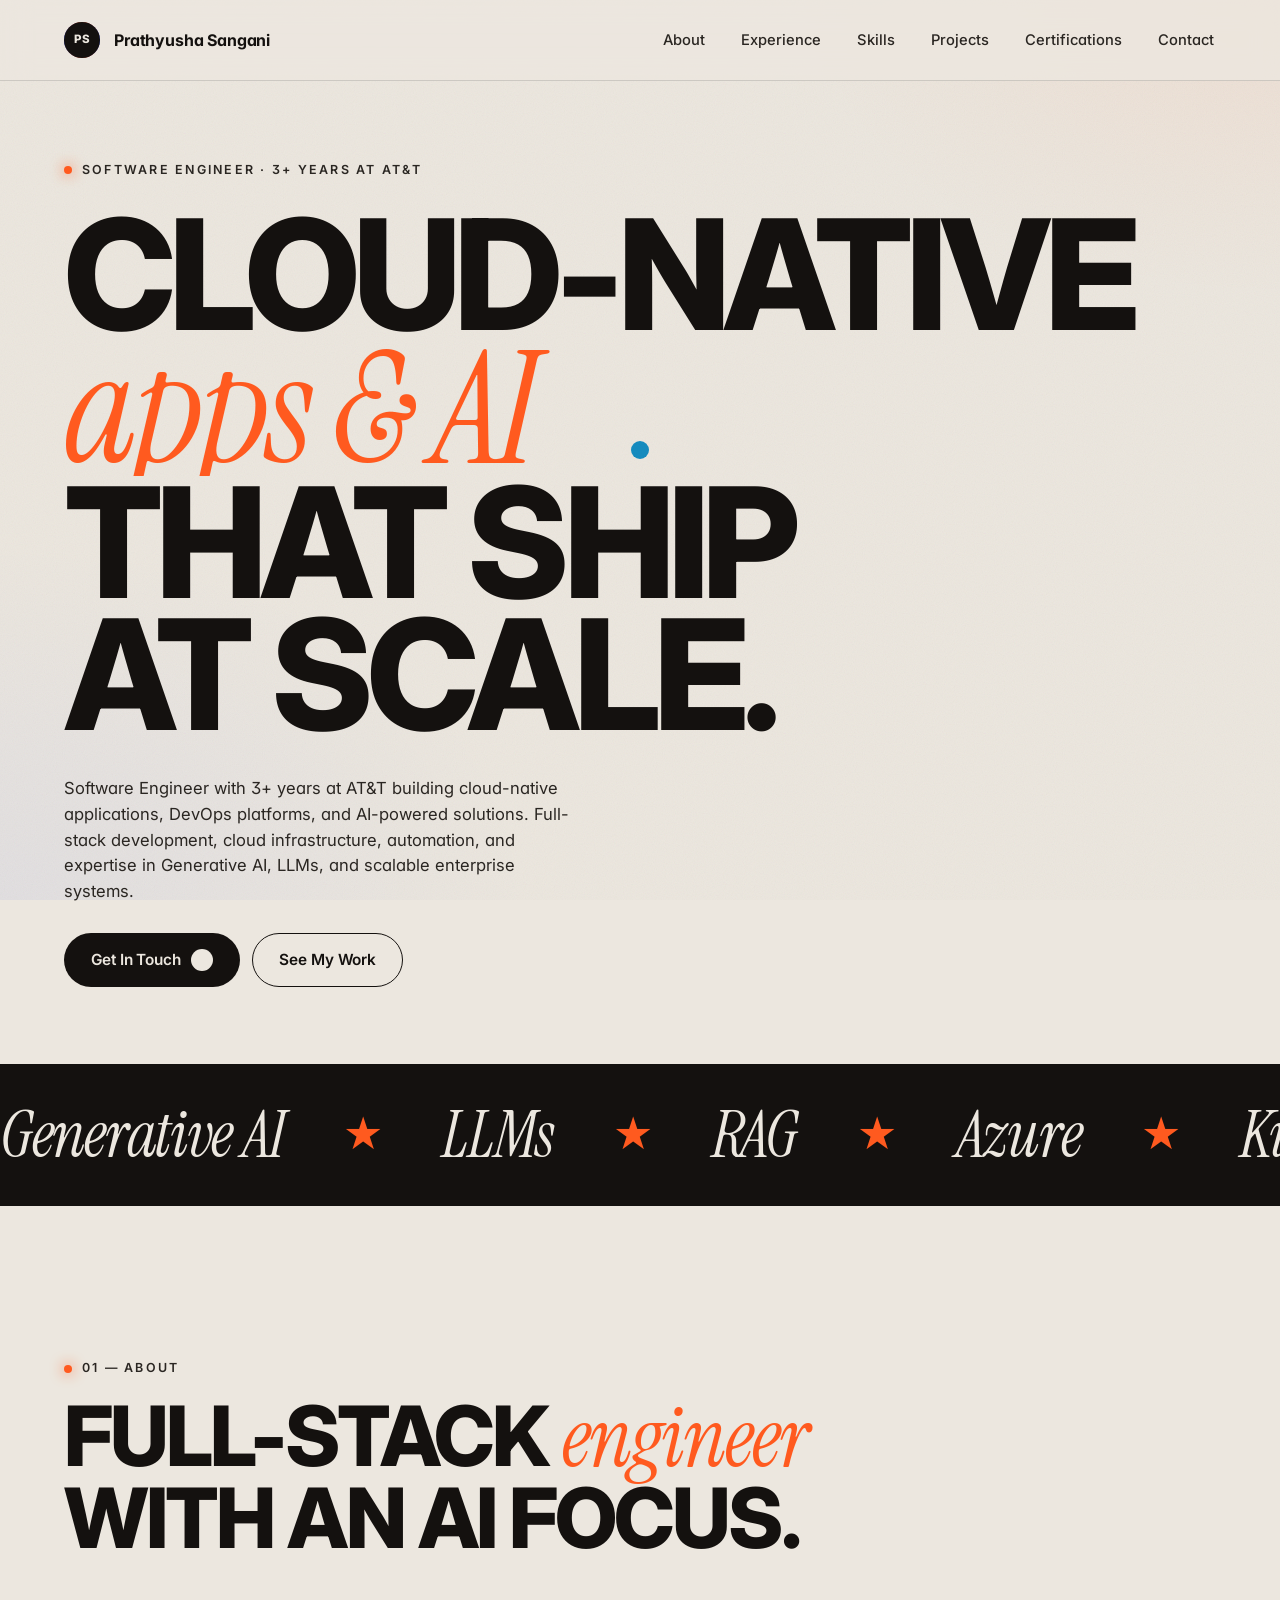
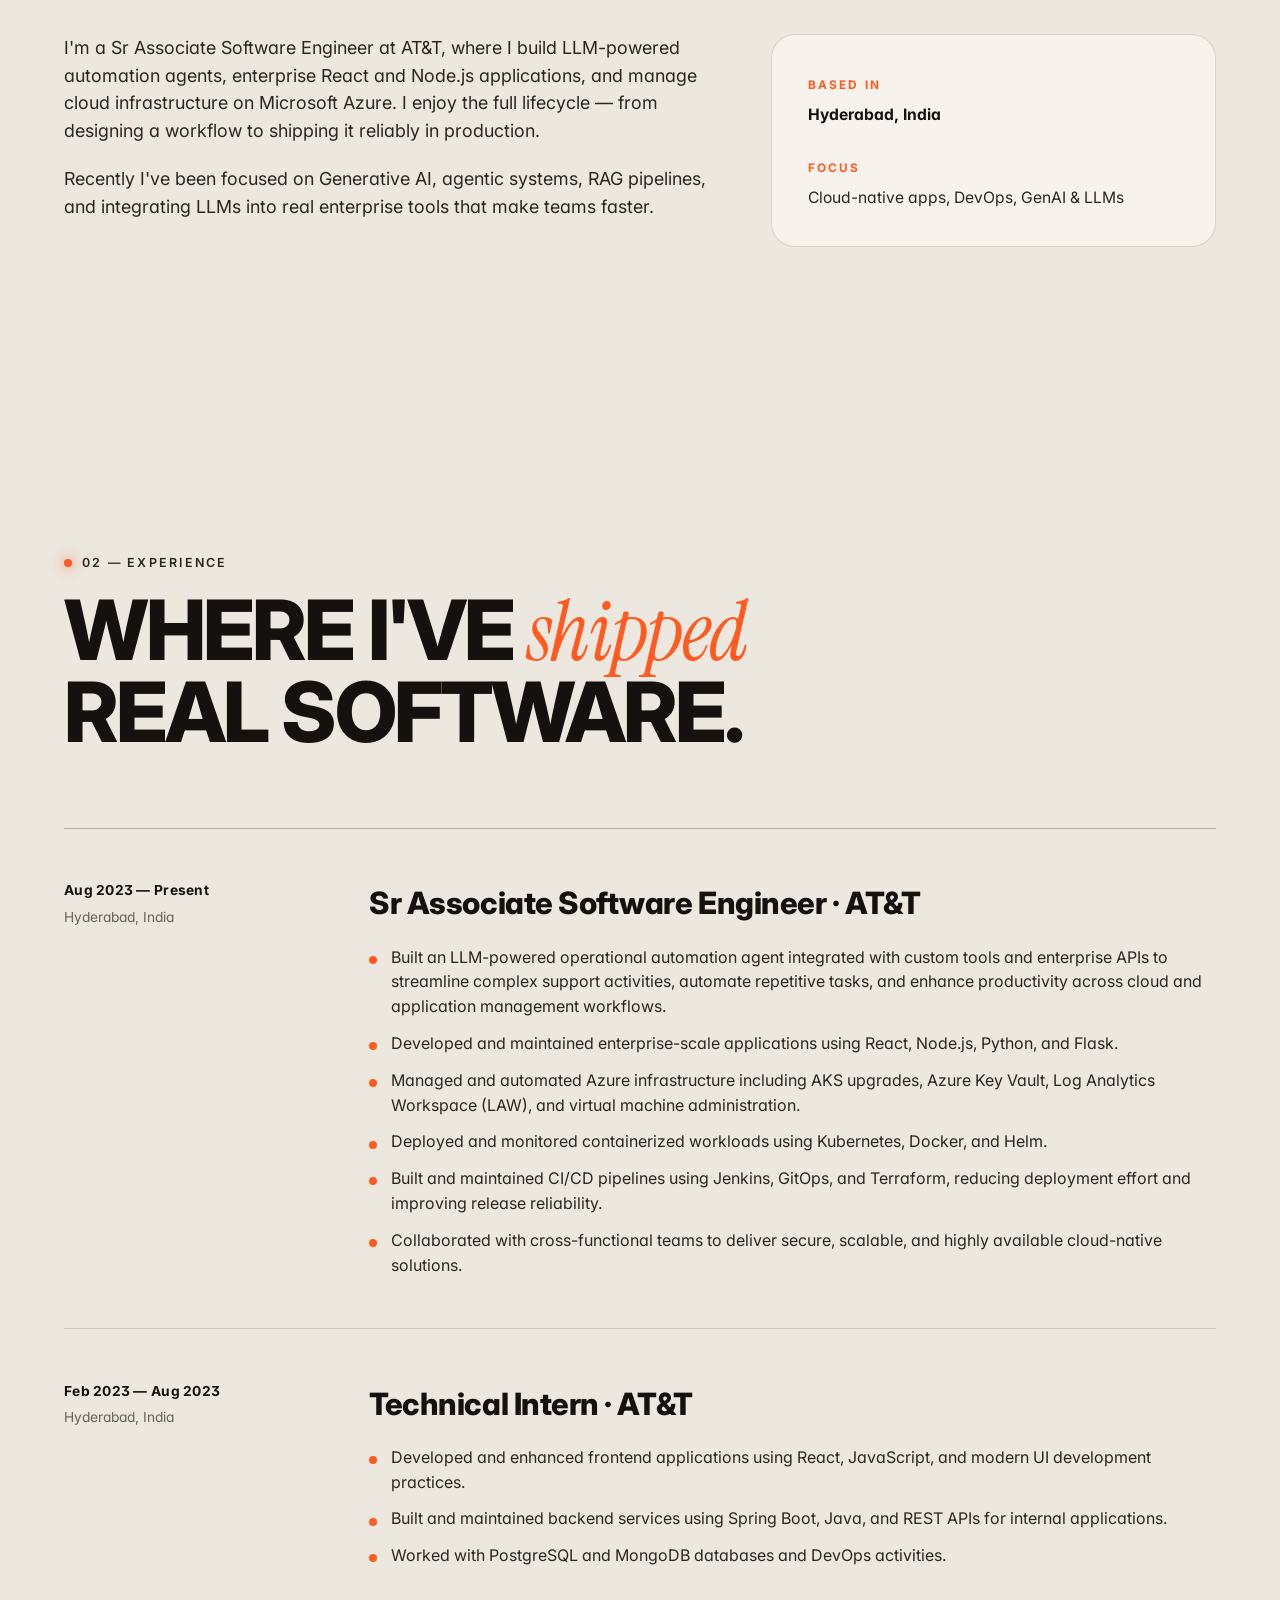
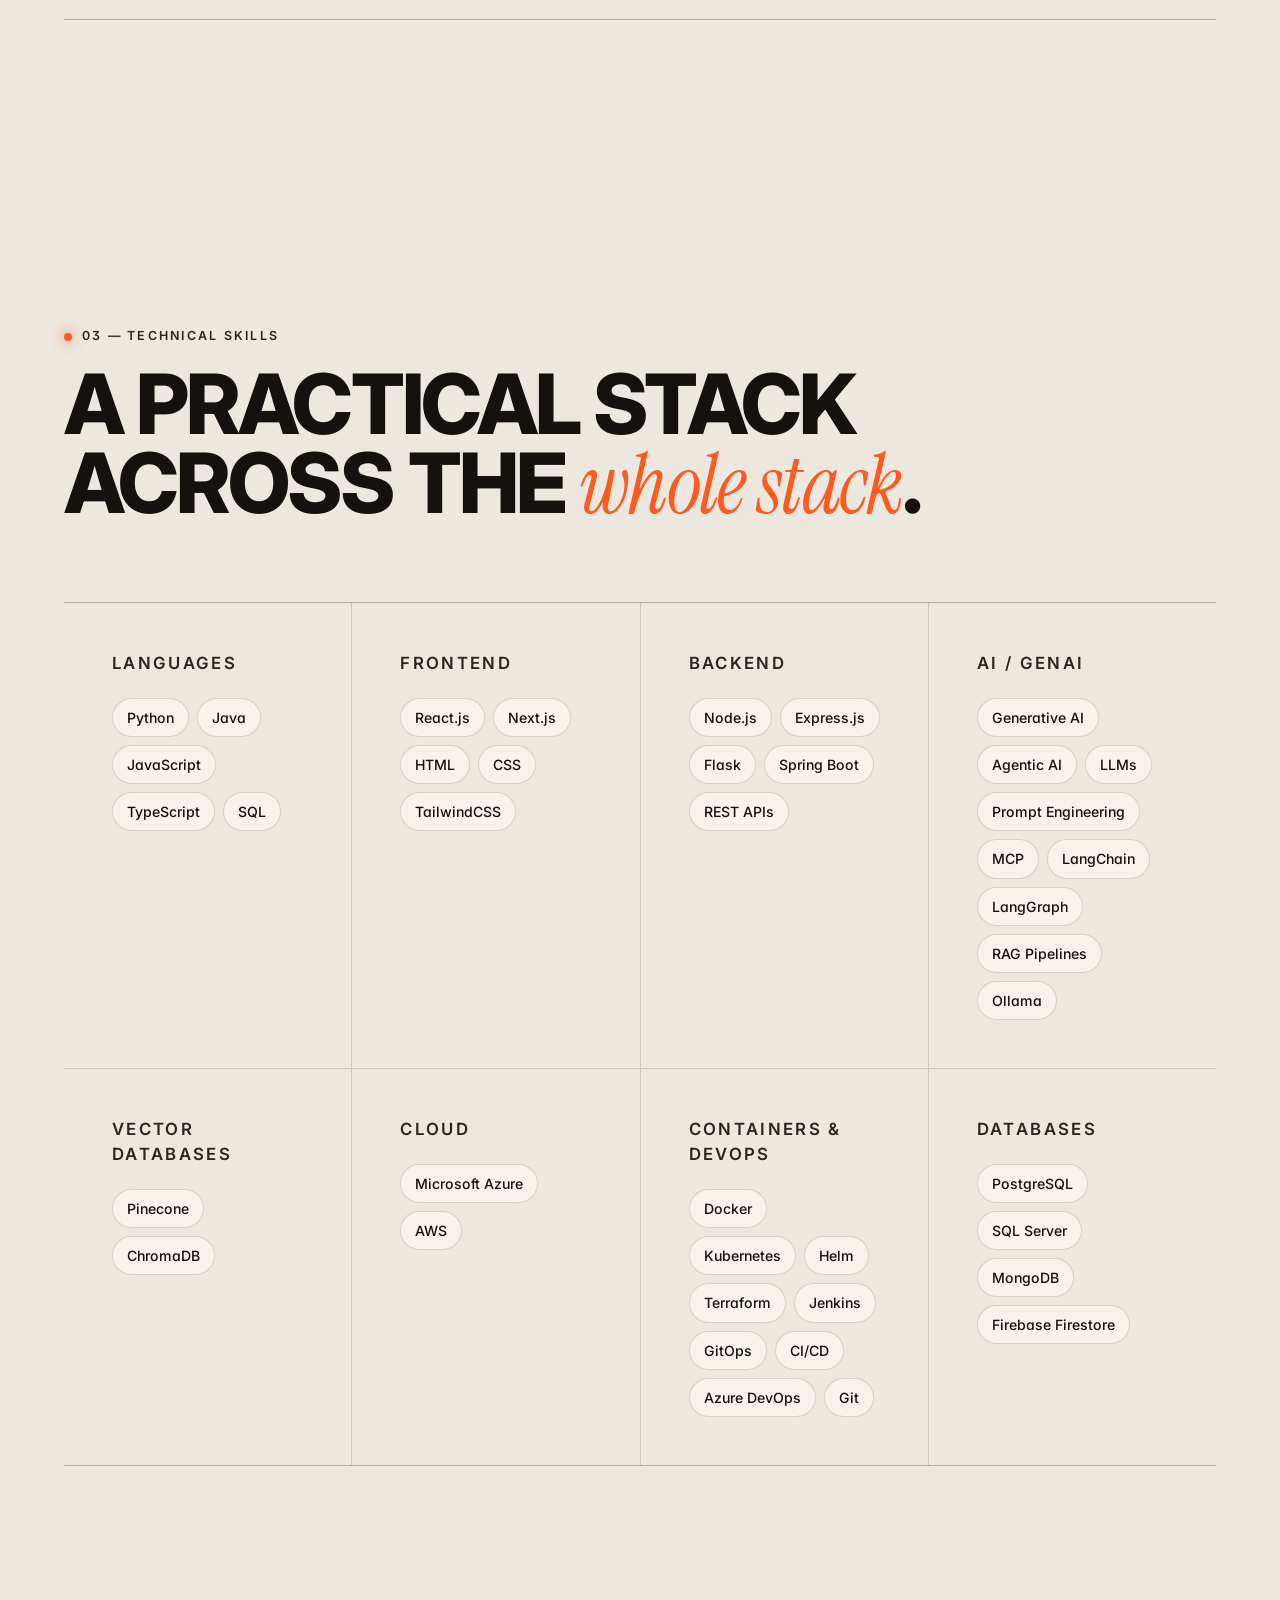
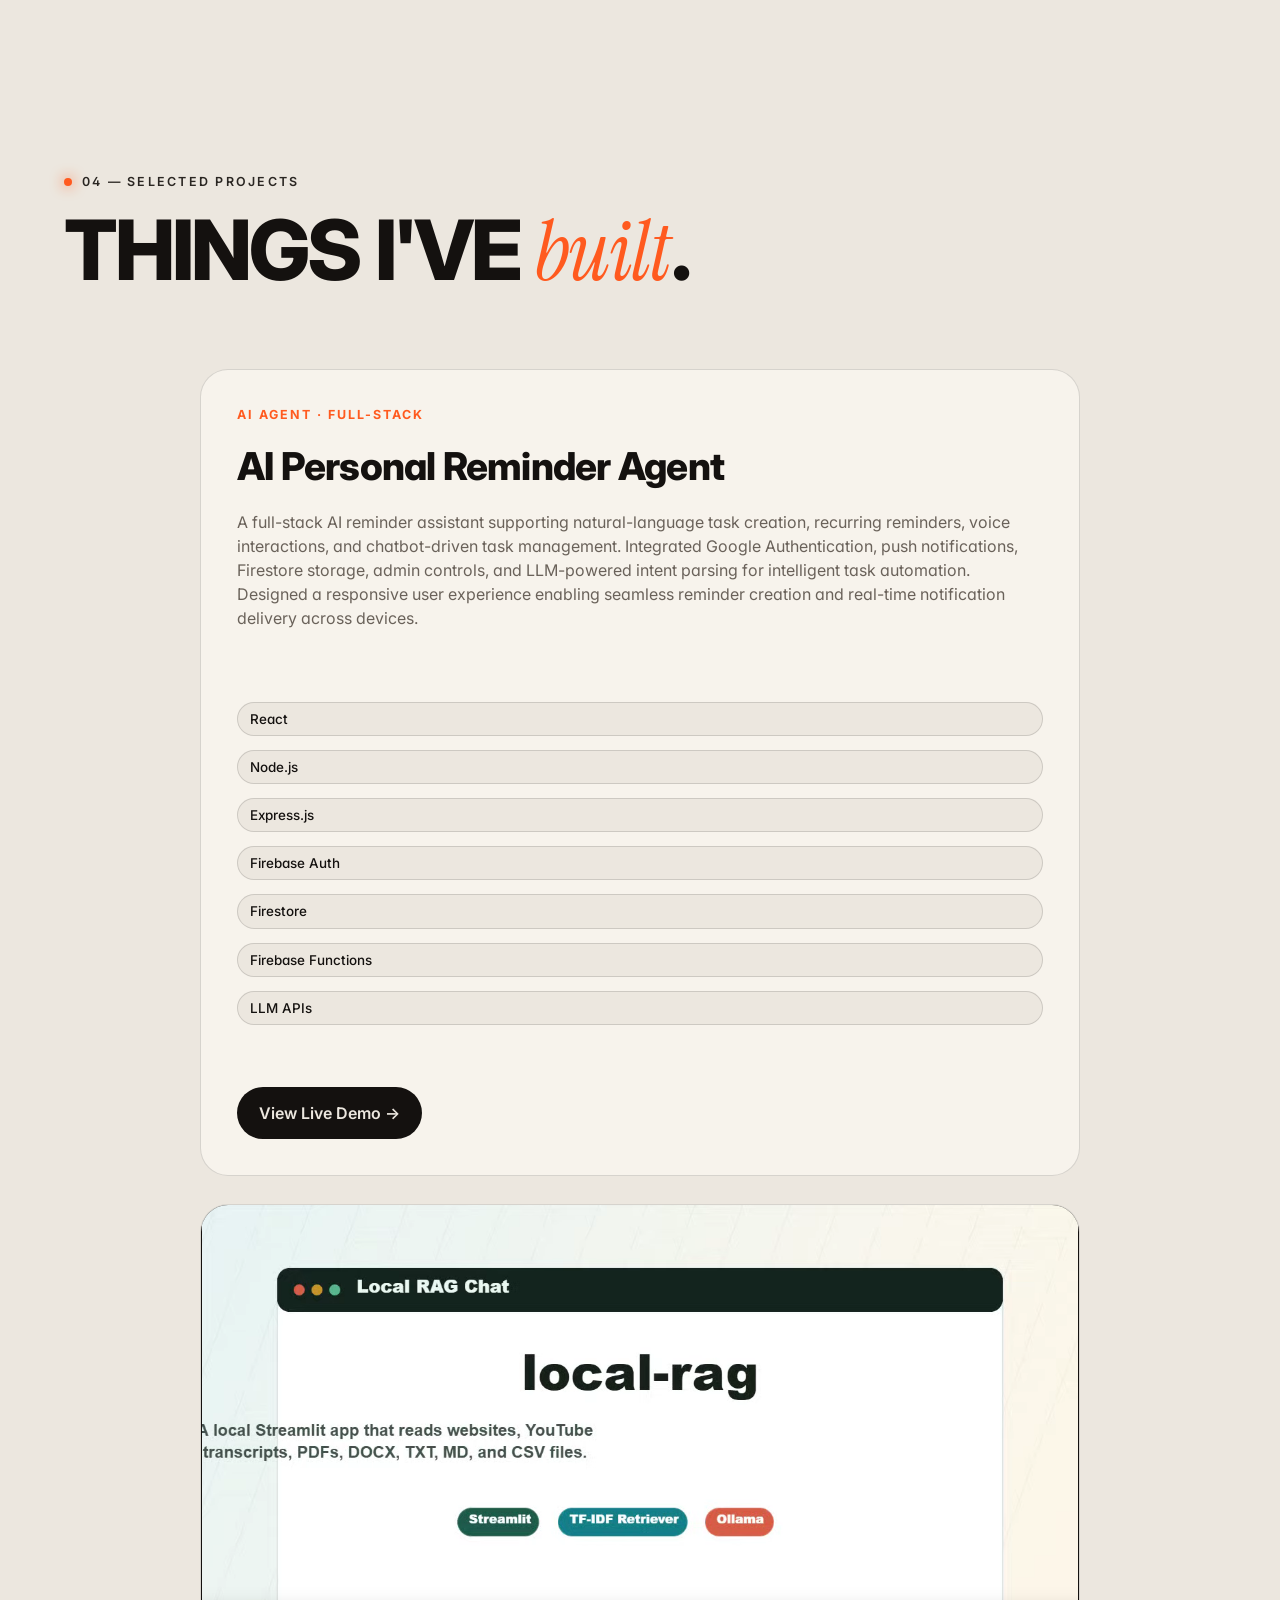
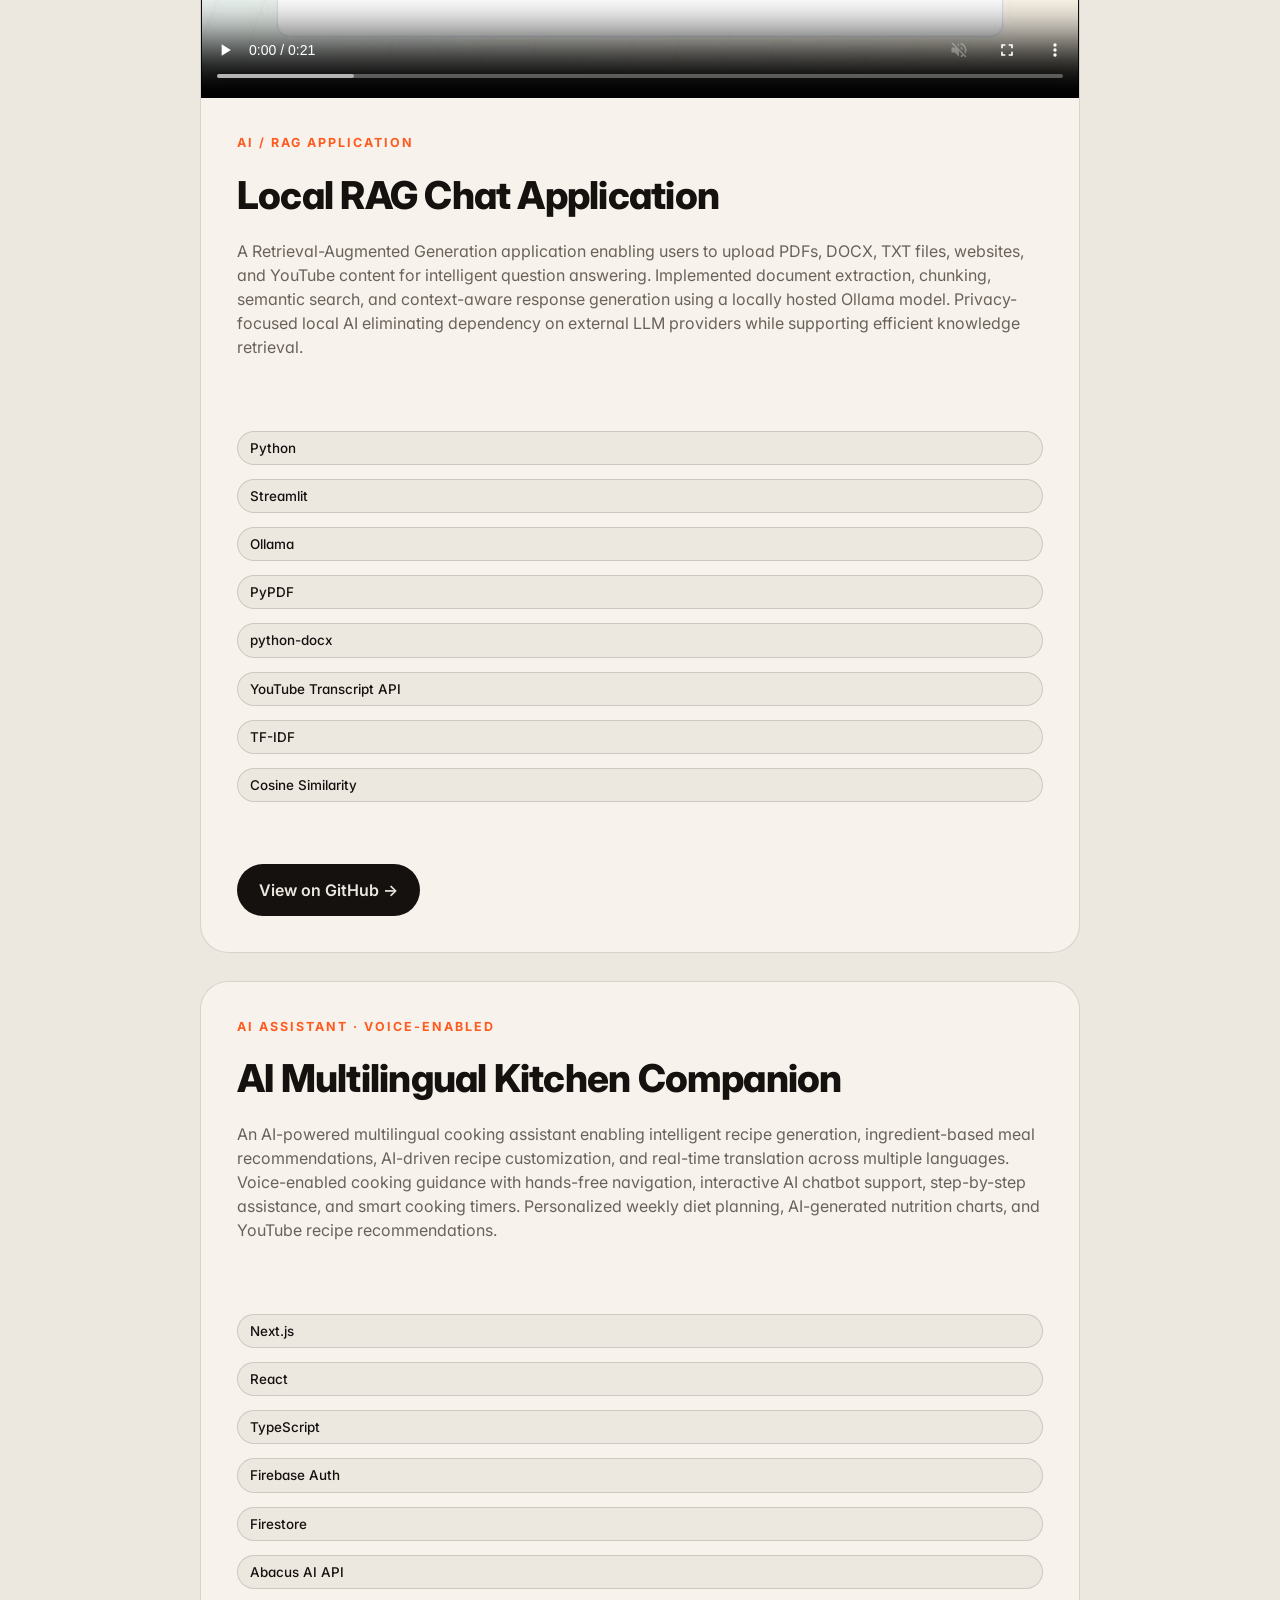
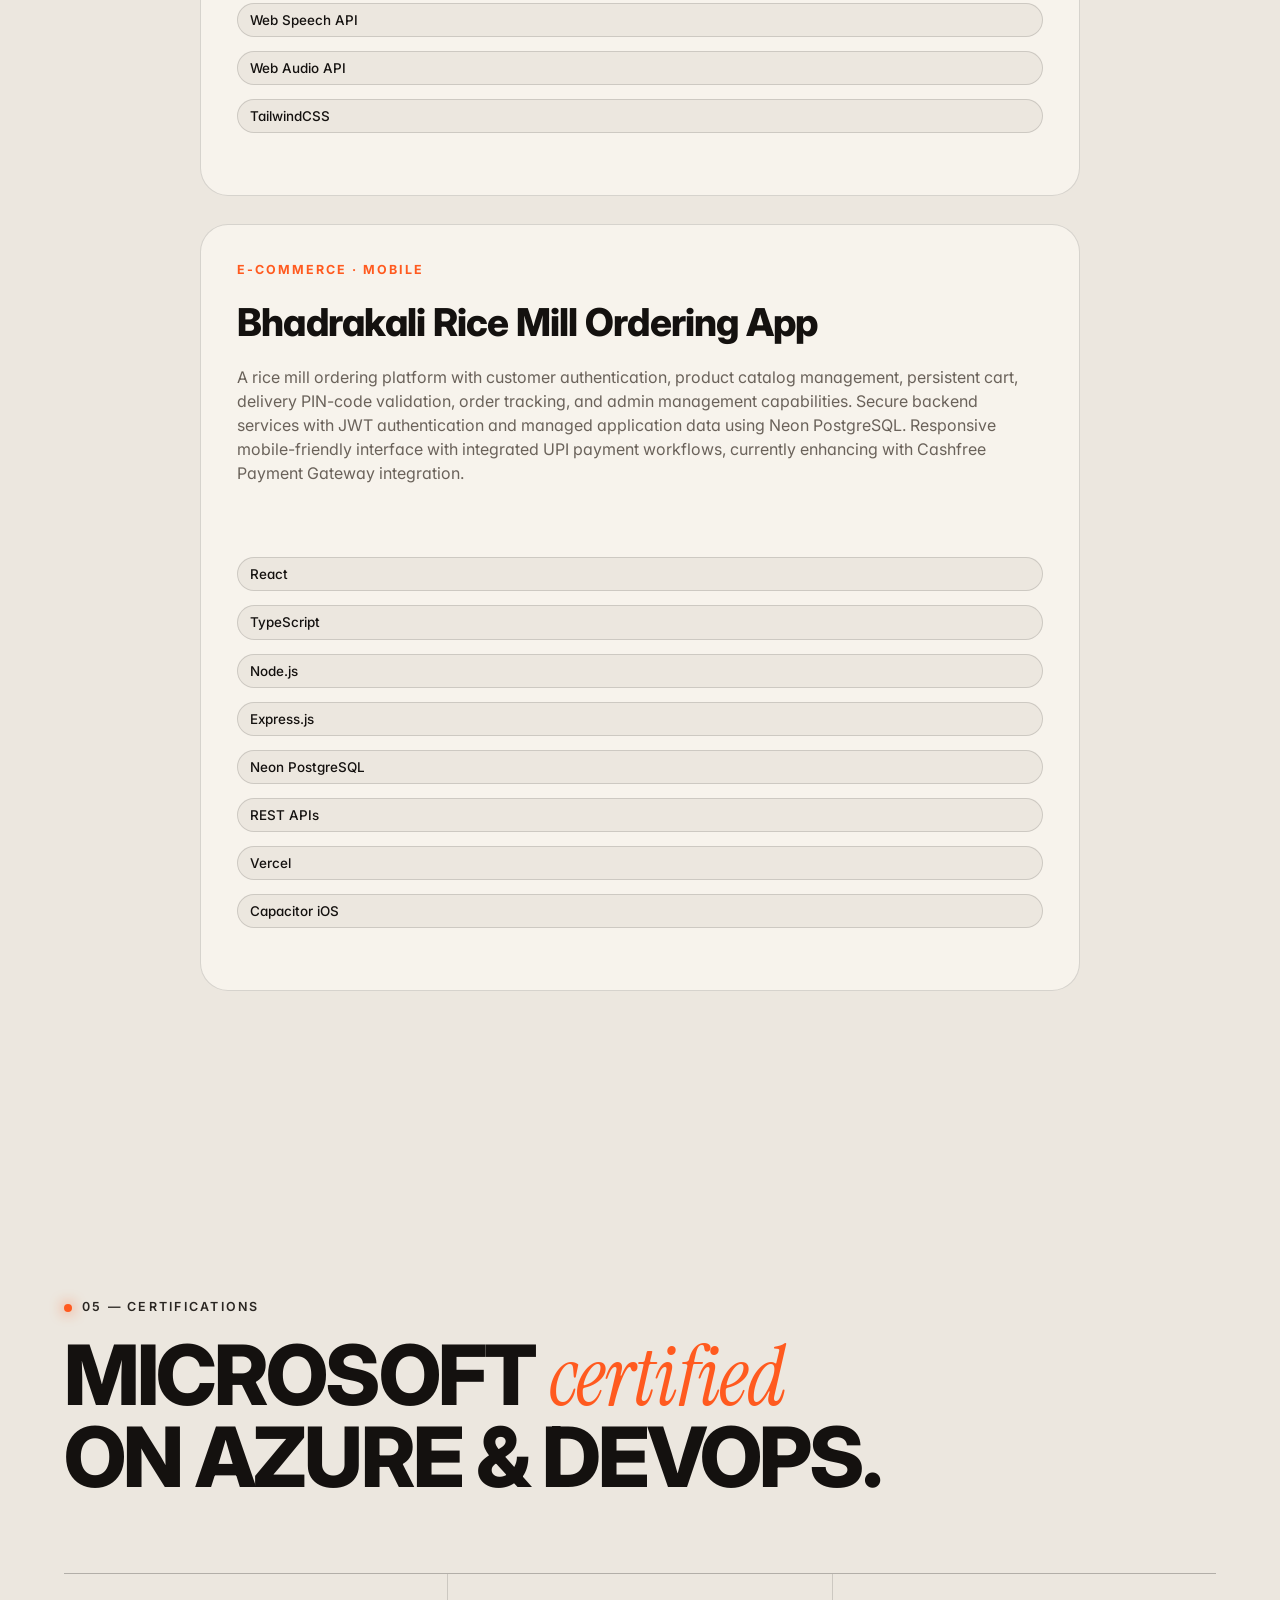
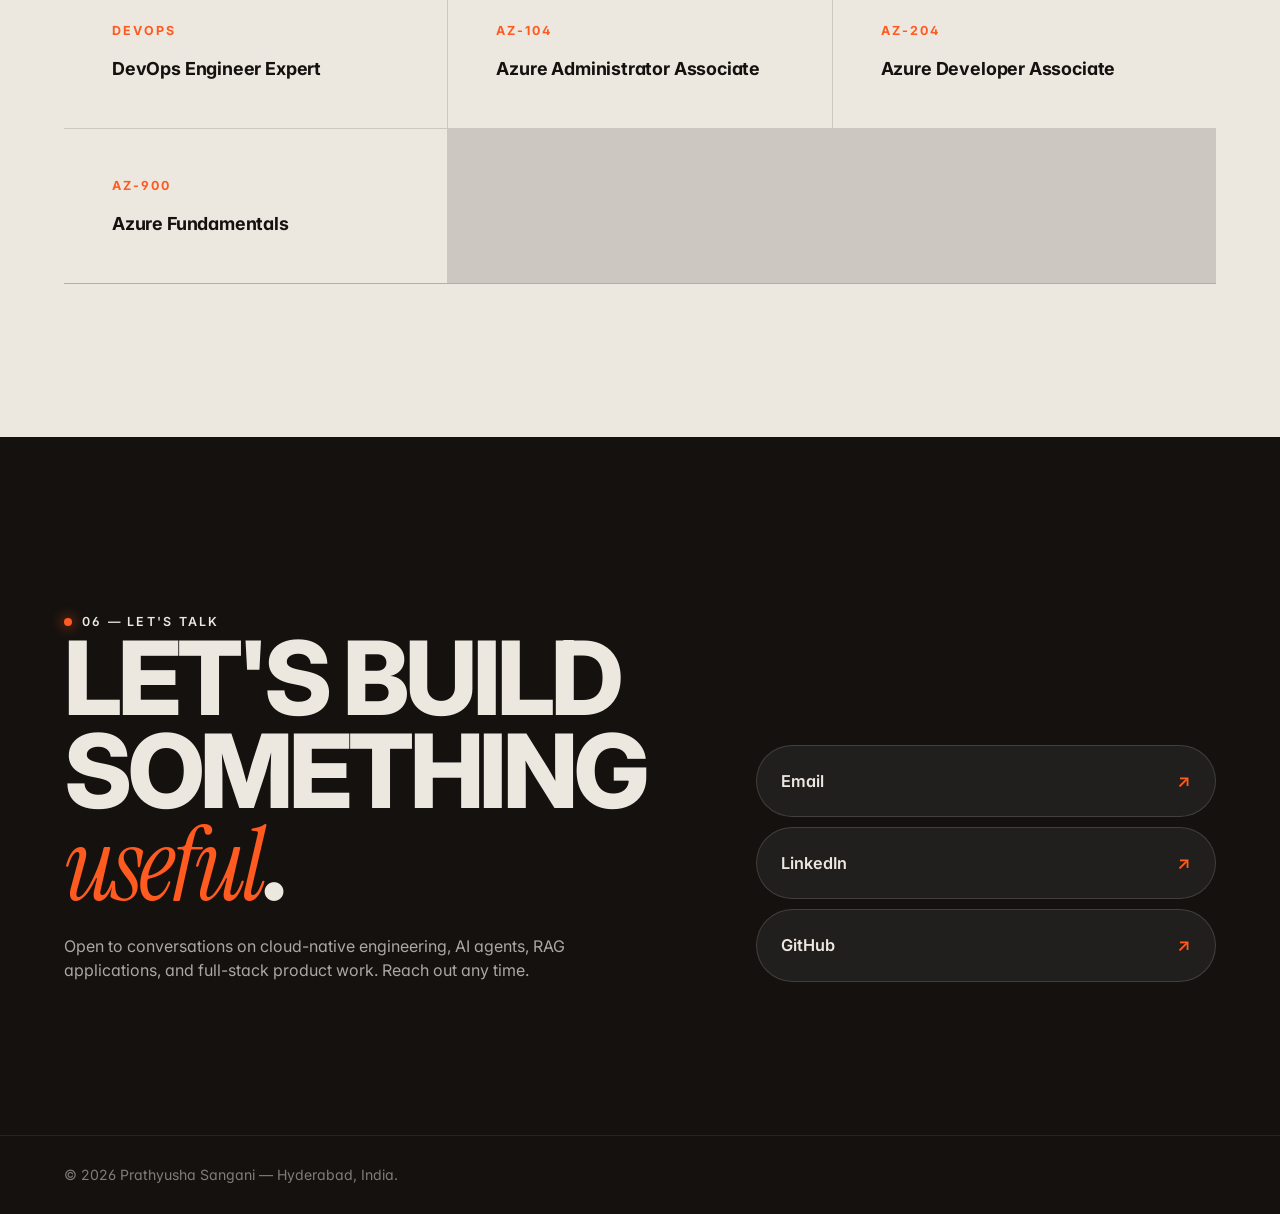
==== index.html @ ca681cb0 "Remove Education entry from About sidebar Co-Authored-By: Claude Opus 4.7 (1M context) <noreply@anth" ====
<!doctype html>
<html lang="en">
  <head>
    <meta charset="utf-8">
    <meta name="viewport" content="width=device-width, initial-scale=1">
    <meta
      name="description"
      content="Prathyusha Sangani — Software Engineer with 3+ years at AT&T building cloud-native apps, DevOps platforms, and AI-powered solutions."
    >
    <title>Prathyusha Sangani — Software Engineer</title>
    <link rel="preconnect" href="https://fonts.googleapis.com">
    <link rel="preconnect" href="https://fonts.gstatic.com" crossorigin>
    <link
      href="https://fonts.googleapis.com/css2?family=Inter:wght@400;500;600;700;800;900&family=Instrument+Serif:ital@0;1&display=swap"
      rel="stylesheet"
    >
    <link rel="stylesheet" href="styles.css">
  </head>
  <body>
    <div class="bg-fx" aria-hidden="true"></div>
    <div class="cursor-glow" aria-hidden="true"></div>

    <header class="site-header">
      <a class="brand" href="#home" aria-label="Prathyusha Sangani home">
        <span class="brand-mark">PS</span>
        <span>Prathyusha Sangani</span>
      </a>
      <nav class="nav-links" aria-label="Primary navigation">
        <a href="#about">About</a>
        <a href="#experience">Experience</a>
        <a href="#skills">Skills</a>
        <a href="#projects">Projects</a>
        <a href="#certifications">Certifications</a>
        <a href="#contact">Contact</a>
      </nav>
    </header>

    <main id="home">
      <section class="hero section-band">
        <div class="hero-content">
          <p class="eyebrow">Software Engineer · 3+ Years at AT&amp;T</p>

          <h1 class="hero-title">
            <span class="line"><span style="--d: 0.05s">Cloud-native</span></span>
            <span class="line"><span class="accent" style="--d: 0.15s">apps &amp; AI</span></span>
            <span class="line"><span style="--d: 0.25s">that ship</span></span>
            <span class="line"><span style="--d: 0.35s">at scale.</span></span>
          </h1>

          <div class="hero-row">
            <p class="hero-copy">
              Software Engineer with 3+ years at AT&amp;T building cloud-native applications,
              DevOps platforms, and AI-powered solutions. Full-stack development, cloud
              infrastructure, automation, and expertise in Generative AI, LLMs, and scalable
              enterprise systems.
            </p>

            <div class="avatar reveal" aria-hidden="true"></div>
          </div>

          <div class="hero-actions reveal">
            <a class="button primary" href="#contact">Get In Touch <span class="arrow">→</span></a>
            <a class="button secondary" href="#projects">See My Work</a>
          </div>
        </div>
      </section>

      <div class="marquee" aria-hidden="true">
        <div class="marquee-track">
          <span>Generative AI</span><span>LLMs</span><span>RAG</span><span>Azure</span><span>Kubernetes</span><span>React</span><span>Node.js</span><span>Python</span>
          <span>Generative AI</span><span>LLMs</span><span>RAG</span><span>Azure</span><span>Kubernetes</span><span>React</span><span>Node.js</span><span>Python</span>
        </div>
      </div>

      <section id="about" class="section">
        <div class="section-heading reveal">
          <p class="eyebrow">01 — About</p>
          <h2>Full-stack <span class="accent">engineer</span><br>with an AI focus.</h2>
        </div>
        <div class="about-grid">
          <div class="about-copy reveal">
            <p>
              I'm a Sr Associate Software Engineer at AT&amp;T, where I build LLM-powered
              automation agents, enterprise React and Node.js applications, and manage cloud
              infrastructure on Microsoft Azure. I enjoy the full lifecycle — from designing
              a workflow to shipping it reliably in production.
            </p>
            <p>
              Recently I've been focused on Generative AI, agentic systems, RAG pipelines,
              and integrating LLMs into real enterprise tools that make teams faster.
            </p>
          </div>
          <div class="about-facts reveal">
            <div>
              <span class="fact-label">Based in</span>
              <p><strong>Hyderabad, India</strong></p>
            </div>
            <div>
              <span class="fact-label">Focus</span>
              <p>Cloud-native apps, DevOps, GenAI &amp; LLMs</p>
            </div>
          </div>
        </div>
      </section>

      <section id="experience" class="section">
        <div class="section-heading reveal">
          <p class="eyebrow">02 — Experience</p>
          <h2>Where I've <span class="accent">shipped</span><br>real software.</h2>
        </div>
        <div class="experience-list">
          <article class="experience-item reveal">
            <div class="experience-meta">
              <span class="exp-date">Aug 2023 — Present</span>
              <span class="exp-location">Hyderabad, India</span>
            </div>
            <div class="experience-body">
              <h3>Sr Associate Software Engineer · AT&amp;T</h3>
              <ul>
                <li>Built an LLM-powered operational automation agent integrated with custom tools and enterprise APIs to streamline complex support activities, automate repetitive tasks, and enhance productivity across cloud and application management workflows.</li>
                <li>Developed and maintained enterprise-scale applications using React, Node.js, Python, and Flask.</li>
                <li>Managed and automated Azure infrastructure including AKS upgrades, Azure Key Vault, Log Analytics Workspace (LAW), and virtual machine administration.</li>
                <li>Deployed and monitored containerized workloads using Kubernetes, Docker, and Helm.</li>
                <li>Built and maintained CI/CD pipelines using Jenkins, GitOps, and Terraform, reducing deployment effort and improving release reliability.</li>
                <li>Collaborated with cross-functional teams to deliver secure, scalable, and highly available cloud-native solutions.</li>
              </ul>
            </div>
          </article>

          <article class="experience-item reveal">
            <div class="experience-meta">
              <span class="exp-date">Feb 2023 — Aug 2023</span>
              <span class="exp-location">Hyderabad, India</span>
            </div>
            <div class="experience-body">
              <h3>Technical Intern · AT&amp;T</h3>
              <ul>
                <li>Developed and enhanced frontend applications using React, JavaScript, and modern UI development practices.</li>
                <li>Built and maintained backend services using Spring Boot, Java, and REST APIs for internal applications.</li>
                <li>Worked with PostgreSQL and MongoDB databases and DevOps activities.</li>
              </ul>
            </div>
          </article>
        </div>
      </section>

      <section id="skills" class="section skills-section">
        <div class="section-heading reveal">
          <p class="eyebrow">03 — Technical Skills</p>
          <h2>A practical stack<br>across the <span class="accent">whole stack</span>.</h2>
        </div>
        <div class="skills-layout">
          <div class="skill-panel reveal">
            <h3>Languages</h3>
            <div class="skill-tags">
              <span>Python</span><span>Java</span><span>JavaScript</span><span>TypeScript</span><span>SQL</span>
            </div>
          </div>
          <div class="skill-panel reveal">
            <h3>Frontend</h3>
            <div class="skill-tags">
              <span>React.js</span><span>Next.js</span><span>HTML</span><span>CSS</span><span>TailwindCSS</span>
            </div>
          </div>
          <div class="skill-panel reveal">
            <h3>Backend</h3>
            <div class="skill-tags">
              <span>Node.js</span><span>Express.js</span><span>Flask</span><span>Spring Boot</span><span>REST APIs</span>
            </div>
          </div>
          <div class="skill-panel reveal">
            <h3>AI / GenAI</h3>
            <div class="skill-tags">
              <span>Generative AI</span><span>Agentic AI</span><span>LLMs</span><span>Prompt Engineering</span><span>MCP</span><span>LangChain</span><span>LangGraph</span><span>RAG Pipelines</span><span>Ollama</span>
            </div>
          </div>
          <div class="skill-panel reveal">
            <h3>Vector Databases</h3>
            <div class="skill-tags">
              <span>Pinecone</span><span>ChromaDB</span>
            </div>
          </div>
          <div class="skill-panel reveal">
            <h3>Cloud</h3>
            <div class="skill-tags">
              <span>Microsoft Azure</span><span>AWS</span>
            </div>
          </div>
          <div class="skill-panel reveal">
            <h3>Containers &amp; DevOps</h3>
            <div class="skill-tags">
              <span>Docker</span><span>Kubernetes</span><span>Helm</span><span>Terraform</span><span>Jenkins</span><span>GitOps</span><span>CI/CD</span><span>Azure DevOps</span><span>Git</span>
            </div>
          </div>
          <div class="skill-panel reveal">
            <h3>Databases</h3>
            <div class="skill-tags">
              <span>PostgreSQL</span><span>SQL Server</span><span>MongoDB</span><span>Firebase Firestore</span>
            </div>
          </div>
        </div>
      </section>

      <section id="projects" class="section projects-section">
        <div class="section-heading reveal">
          <p class="eyebrow">04 — Selected Projects</p>
          <h2>Things I've <span class="accent">built</span>.</h2>
        </div>

        <div class="project-grid">
          <article class="project-card reveal">
            <div>
              <p class="project-type">AI Agent · Full-stack</p>
              <h3>AI Personal Reminder Agent</h3>
              <p>
                A full-stack AI reminder assistant supporting natural-language task creation,
                recurring reminders, voice interactions, and chatbot-driven task management.
                Integrated Google Authentication, push notifications, Firestore storage, admin
                controls, and LLM-powered intent parsing for intelligent task automation.
                Designed a responsive user experience enabling seamless reminder creation and
                real-time notification delivery across devices.
              </p>
            </div>
            <div class="project-tags">
              <span>React</span><span>Node.js</span><span>Express.js</span><span>Firebase Auth</span><span>Firestore</span><span>Firebase Functions</span><span>LLM APIs</span>
            </div>
            <a class="project-link" href="https://personal-reminder-agent.vercel.app/" target="_blank" rel="noreferrer">
              View Live Demo →
            </a>
          </article>

          <article class="project-card reveal">
            <video class="project-video" controls muted playsinline preload="metadata" aria-label="Demo video explaining how local-rag works">
              <source src="assets/local-rag-demo.webm" type="video/webm">
              Your browser does not support the video tag.
            </video>
            <div>
              <p class="project-type">AI / RAG Application</p>
              <h3>Local RAG Chat Application</h3>
              <p>
                A Retrieval-Augmented Generation application enabling users to upload PDFs, DOCX,
                TXT files, websites, and YouTube content for intelligent question answering.
                Implemented document extraction, chunking, semantic search, and context-aware
                response generation using a locally hosted Ollama model. Privacy-focused local
                AI eliminating dependency on external LLM providers while supporting efficient
                knowledge retrieval.
              </p>
            </div>
            <div class="project-tags">
              <span>Python</span><span>Streamlit</span><span>Ollama</span><span>PyPDF</span><span>python-docx</span><span>YouTube Transcript API</span><span>TF-IDF</span><span>Cosine Similarity</span>
            </div>
            <a class="project-link" href="https://github.com/prathyushasangani/local-rag" target="_blank" rel="noreferrer">
              View on GitHub →
            </a>
          </article>

          <article class="project-card reveal">
            <div>
              <p class="project-type">AI Assistant · Voice-enabled</p>
              <h3>AI Multilingual Kitchen Companion</h3>
              <p>
                An AI-powered multilingual cooking assistant enabling intelligent recipe
                generation, ingredient-based meal recommendations, AI-driven recipe
                customization, and real-time translation across multiple languages. Voice-enabled
                cooking guidance with hands-free navigation, interactive AI chatbot support,
                step-by-step assistance, and smart cooking timers. Personalized weekly diet
                planning, AI-generated nutrition charts, and YouTube recipe recommendations.
              </p>
            </div>
            <div class="project-tags">
              <span>Next.js</span><span>React</span><span>TypeScript</span><span>Firebase Auth</span><span>Firestore</span><span>Abacus AI API</span><span>Web Speech API</span><span>Web Audio API</span><span>TailwindCSS</span>
            </div>
          </article>

          <article class="project-card reveal">
            <div>
              <p class="project-type">E-commerce · Mobile</p>
              <h3>Bhadrakali Rice Mill Ordering App</h3>
              <p>
                A rice mill ordering platform with customer authentication, product catalog
                management, persistent cart, delivery PIN-code validation, order tracking, and
                admin management capabilities. Secure backend services with JWT authentication
                and managed application data using Neon PostgreSQL. Responsive mobile-friendly
                interface with integrated UPI payment workflows, currently enhancing with
                Cashfree Payment Gateway integration.
              </p>
            </div>
            <div class="project-tags">
              <span>React</span><span>TypeScript</span><span>Node.js</span><span>Express.js</span><span>Neon PostgreSQL</span><span>REST APIs</span><span>Vercel</span><span>Capacitor iOS</span>
            </div>
          </article>
        </div>
      </section>

      <section id="certifications" class="section insight-section">
        <div class="section-heading reveal">
          <p class="eyebrow">05 — Certifications</p>
          <h2>Microsoft <span class="accent">certified</span><br>on Azure &amp; DevOps.</h2>
        </div>
        <div class="insight-grid">
          <article class="reveal">
            <p>DevOps</p>
            <h3>DevOps Engineer Expert</h3>
          </article>
          <article class="reveal">
            <p>AZ-104</p>
            <h3>Azure Administrator Associate</h3>
          </article>
          <article class="reveal">
            <p>AZ-204</p>
            <h3>Azure Developer Associate</h3>
          </article>
          <article class="reveal">
            <p>AZ-900</p>
            <h3>Azure Fundamentals</h3>
          </article>
        </div>
      </section>

      <section id="contact" class="contact-section">
        <div class="reveal">
          <p class="eyebrow">06 — Let's Talk</p>
          <h2>Let's build<br>something <span class="accent">useful</span>.</h2>
          <p>
            Open to conversations on cloud-native engineering, AI agents, RAG applications,
            and full-stack product work. Reach out any time.
          </p>
        </div>
        <div class="contact-card reveal">
          <a href="mailto:sanganiprathyusha5@gmail.com">Email</a>
          <a href="https://in.linkedin.com/in/sangani-prathyusha-336596220" target="_blank" rel="noreferrer">LinkedIn</a>
          <a href="https://github.com/prathyushasangani" target="_blank" rel="noreferrer">GitHub</a>
        </div>
      </section>
    </main>

    <footer>
      <p>© <span id="year"></span> Prathyusha Sangani — Hyderabad, India.</p>
    </footer>

    <script src="script.js"></script>
  </body>
</html>
---- styles.css ----
:root {
  color-scheme: light;
  --bg: #ece7df;
  --bg-deep: #e3ddd1;
  --ink: #14110f;
  --ink-soft: #2a2622;
  --muted: #6a625a;
  --line: rgba(20, 17, 15, 0.14);
  --accent: #ff5a1f;
  --accent-2: #1f4bff;
  --accent-3: #0a0a0a;
  --paper: #f7f3ec;
  --shadow: 0 30px 80px rgba(20, 17, 15, 0.18);
}

* { box-sizing: border-box; }

html { scroll-behavior: smooth; }

body {
  margin: 0;
  background: var(--bg);
  color: var(--ink);
  font-family: "Inter", system-ui, -apple-system, BlinkMacSystemFont, "Segoe UI", sans-serif;
  font-feature-settings: "ss01", "cv11";
  line-height: 1.5;
  -webkit-font-smoothing: antialiased;
  overflow-x: hidden;
}

a { color: inherit; text-decoration: none; }

::selection { background: var(--ink); color: var(--bg); }

/* ============ Noise + grain background ============ */
.bg-fx {
  position: fixed;
  inset: 0;
  z-index: -2;
  background: var(--bg);
  pointer-events: none;
}

.bg-fx::before {
  content: "";
  position: absolute;
  inset: 0;
  opacity: 0.07;
  mix-blend-mode: multiply;
  background-image: url("data:image/svg+xml;utf8,<svg xmlns='http://www.w3.org/2000/svg' width='200' height='200'><filter id='n'><feTurbulence type='fractalNoise' baseFrequency='0.9' numOctaves='2' stitchTiles='stitch'/></filter><rect width='100%' height='100%' filter='url(%23n)'/></svg>");
}

.bg-fx::after {
  content: "";
  position: absolute;
  inset: 0;
  background:
    radial-gradient(800px 500px at 100% 0%, rgba(255, 90, 31, 0.06), transparent 60%),
    radial-gradient(900px 600px at 0% 100%, rgba(31, 75, 255, 0.05), transparent 60%);
}

.orb { display: none; }

/* ============ Header ============ */
.site-header {
  position: sticky;
  top: 0;
  z-index: 50;
  display: flex;
  align-items: center;
  justify-content: space-between;
  gap: 24px;
  padding: 22px clamp(20px, 5vw, 64px);
  background: rgba(236, 231, 223, 0.78);
  backdrop-filter: blur(14px);
  -webkit-backdrop-filter: blur(14px);
  border-bottom: 1px solid var(--line);
}

.brand {
  display: inline-flex;
  align-items: center;
  gap: 14px;
  font-weight: 700;
  font-size: 1rem;
  letter-spacing: -0.01em;
}

.brand-mark {
  position: relative;
  display: grid;
  width: 36px;
  height: 36px;
  place-items: center;
  border-radius: 50%;
  background: var(--ink);
  color: var(--bg);
  font-size: 0.72rem;
  font-weight: 800;
  letter-spacing: 0.04em;
  overflow: hidden;
}

.brand-mark::before {
  content: "";
  position: absolute;
  inset: -2px;
  border-radius: 50%;
  background: conic-gradient(from 0deg, var(--accent), var(--accent-2), var(--accent), var(--accent-2), var(--accent));
  z-index: -1;
  animation: spin 6s linear infinite;
}

@keyframes spin {
  to { transform: rotate(360deg); }
}

.nav-links {
  display: flex;
  align-items: center;
  gap: clamp(14px, 2.6vw, 32px);
  color: var(--ink-soft);
  font-size: 0.92rem;
  font-weight: 500;
}

.nav-links a {
  position: relative;
  padding: 6px 2px;
}

.nav-links a::after {
  content: "";
  position: absolute;
  left: 0;
  right: 0;
  bottom: 0;
  height: 1px;
  background: var(--ink);
  transform: scaleX(0);
  transform-origin: right;
  transition: transform 0.4s cubic-bezier(0.7, 0, 0.2, 1);
}

.nav-links a:hover::after {
  transform: scaleX(1);
  transform-origin: left;
}

/* ============ Layout helpers ============ */
.section-band,
.section,
.contact-section {
  padding-inline: clamp(20px, 5vw, 64px);
}

/* ============ Hero ============ */
.hero {
  position: relative;
  display: grid;
  grid-template-columns: minmax(0, 1fr);
  align-items: end;
  min-height: calc(100vh - 84px);
  padding-top: clamp(40px, 8vw, 80px);
  padding-bottom: clamp(40px, 6vw, 80px);
}

.hero-content {
  display: grid;
  gap: 28px;
}

.eyebrow {
  display: inline-flex;
  align-items: center;
  gap: 10px;
  margin: 0;
  font-size: 0.78rem;
  font-weight: 600;
  letter-spacing: 0.18em;
  text-transform: uppercase;
  color: var(--ink-soft);
}

.eyebrow::before {
  content: "";
  width: 8px;
  height: 8px;
  border-radius: 50%;
  background: var(--accent);
  box-shadow: 0 0 14px var(--accent);
  animation: pulse 2.4s ease-in-out infinite;
}

@keyframes pulse {
  0%, 100% { transform: scale(1); opacity: 1; }
  50% { transform: scale(1.4); opacity: 0.6; }
}

h1, h2, h3, p { overflow-wrap: anywhere; margin: 0; }

h1 {
  font-size: clamp(3.2rem, 12vw, 13rem);
  line-height: 0.86;
  letter-spacing: -0.045em;
  font-weight: 800;
  color: var(--ink);
  text-transform: uppercase;
}

.hero h1 {
  display: grid;
  gap: 0;
}

.hero h1 .line {
  display: block;
  position: relative;
}

.hero h1 .accent {
  font-style: italic;
  font-weight: 500;
  font-family: "Instrument Serif", "Times New Roman", Georgia, serif;
  letter-spacing: -0.02em;
  text-transform: none;
  color: var(--accent);
}

.hero-row {
  display: grid;
  grid-template-columns: minmax(0, 1.4fr) minmax(220px, 0.9fr);
  gap: clamp(24px, 4vw, 56px);
  align-items: end;
  margin-top: 8px;
}

.hero-copy {
  max-width: 520px;
  color: var(--ink-soft);
  font-size: clamp(1.02rem, 1.3vw, 1.18rem);
  line-height: 1.55;
}

.hero-actions {
  display: flex;
  flex-wrap: wrap;
  gap: 12px;
}

.button {
  position: relative;
  display: inline-flex;
  min-height: 54px;
  align-items: center;
  justify-content: center;
  gap: 10px;
  border: 1px solid transparent;
  border-radius: 999px;
  padding: 14px 26px;
  font-weight: 600;
  font-size: 0.96rem;
  letter-spacing: -0.005em;
  cursor: pointer;
  overflow: hidden;
  transition: transform 0.3s ease, background 0.3s ease, color 0.3s ease, border-color 0.3s ease;
}

.button.primary {
  background: var(--ink);
  color: var(--bg);
}
.button.primary:hover { background: var(--accent); }

.button.secondary {
  border-color: var(--ink);
  color: var(--ink);
  background: transparent;
}
.button.secondary:hover { background: var(--ink); color: var(--bg); }

.button .arrow {
  display: inline-grid;
  place-items: center;
  width: 22px;
  height: 22px;
  border-radius: 50%;
  background: currentColor;
  color: var(--ink);
  font-size: 0.7rem;
  transition: transform 0.3s ease;
}
.button.primary .arrow { color: var(--bg); }
.button:hover .arrow { transform: translateX(3px) rotate(-45deg); }

/* ============ Geometric avatar (instead of face) ============ */
.avatar {
  position: relative;
  aspect-ratio: 1 / 1;
  max-width: 280px;
  justify-self: end;
  border-radius: 50%;
  background:
    radial-gradient(circle at 30% 30%, #fff7e9, transparent 50%),
    conic-gradient(from 210deg, #ff5a1f, #ffb347, #1f4bff, #ff5a1f);
  box-shadow:
    0 30px 60px rgba(20, 17, 15, 0.25),
    inset 0 -30px 80px rgba(0, 0, 0, 0.25),
    inset 0 30px 80px rgba(255, 255, 255, 0.5);
  animation: avatarSpin 18s linear infinite;
}

.avatar::before,
.avatar::after {
  content: "";
  position: absolute;
  inset: 6%;
  border-radius: 50%;
  background: radial-gradient(circle at 35% 30%, rgba(255, 255, 255, 0.6), transparent 50%);
  mix-blend-mode: overlay;
}

.avatar::after {
  inset: 18%;
  background: radial-gradient(circle at 70% 70%, rgba(0, 0, 0, 0.2), transparent 60%);
  mix-blend-mode: multiply;
}

@keyframes avatarSpin {
  to { transform: rotate(360deg); }
}

/* ============ Marquee ============ */
.marquee {
  position: relative;
  border-block: 1px solid var(--line);
  background: var(--ink);
  color: var(--bg);
  overflow: hidden;
  padding: 22px 0;
}

.marquee-track {
  display: flex;
  gap: 60px;
  width: max-content;
  animation: marquee 28s linear infinite;
  font-family: "Instrument Serif", "Times New Roman", Georgia, serif;
  font-size: clamp(2.2rem, 5vw, 4.4rem);
  font-style: italic;
  letter-spacing: -0.02em;
  white-space: nowrap;
}

.marquee-track span {
  display: inline-flex;
  align-items: center;
  gap: 60px;
}

.marquee-track span::after {
  content: "★";
  font-style: normal;
  color: var(--accent);
  font-size: 0.7em;
}

@keyframes marquee {
  to { transform: translateX(-50%); }
}

/* ============ Sections ============ */
.section {
  position: relative;
  padding-top: clamp(80px, 12vw, 160px);
  padding-bottom: clamp(80px, 12vw, 160px);
}

.section-heading {
  display: grid;
  gap: 18px;
  margin-bottom: clamp(40px, 6vw, 80px);
  max-width: 980px;
}

.section-heading h2 {
  font-size: clamp(2.4rem, 6.5vw, 6rem);
  line-height: 0.95;
  letter-spacing: -0.035em;
  font-weight: 800;
  text-transform: uppercase;
}

.section-heading h2 .accent {
  font-style: italic;
  font-weight: 500;
  font-family: "Instrument Serif", "Times New Roman", Georgia, serif;
  letter-spacing: -0.02em;
  text-transform: none;
  color: var(--accent);
}

.gradient-text {
  font-style: italic;
  font-weight: 500;
  font-family: "Instrument Serif", "Times New Roman", Georgia, serif;
  letter-spacing: -0.02em;
  text-transform: none;
  color: var(--accent);
}

h3 {
  font-size: 1.3rem;
  font-weight: 700;
  letter-spacing: -0.01em;
}

/* ============ About ============ */
.about-grid {
  display: grid;
  grid-template-columns: minmax(0, 1.3fr) minmax(260px, 0.9fr);
  gap: clamp(28px, 5vw, 80px);
  align-items: start;
}

.about-copy {
  display: grid;
  gap: 20px;
  font-size: clamp(1.05rem, 1.4vw, 1.35rem);
  line-height: 1.55;
  color: var(--ink-soft);
  max-width: 720px;
}

.about-facts {
  display: grid;
  gap: 28px;
  padding: clamp(24px, 3vw, 36px);
  border: 1px solid var(--line);
  border-radius: 24px;
  background: var(--paper);
}

.about-facts p { margin: 0; color: var(--ink-soft); font-size: 0.98rem; }
.about-facts p strong { color: var(--ink); font-weight: 700; }

.fact-label {
  display: inline-block;
  margin-bottom: 8px;
  font-size: 0.74rem;
  font-weight: 700;
  letter-spacing: 0.18em;
  text-transform: uppercase;
  color: var(--accent);
}

/* ============ Experience ============ */
.experience-list {
  display: grid;
  gap: 1px;
  background: var(--line);
  border-block: 1px solid var(--line);
}

.experience-item {
  display: grid;
  grid-template-columns: minmax(220px, 0.6fr) minmax(0, 2fr);
  gap: clamp(24px, 4vw, 60px);
  padding: clamp(28px, 4vw, 56px) 0;
  background: var(--bg);
}

.experience-meta {
  display: grid;
  gap: 6px;
  align-content: start;
}

.exp-date {
  font-size: 0.86rem;
  font-weight: 700;
  letter-spacing: 0.02em;
  color: var(--ink);
}

.exp-location {
  font-size: 0.86rem;
  color: var(--muted);
}

.experience-body h3 {
  font-size: clamp(1.4rem, 2.4vw, 2rem);
  font-weight: 800;
  letter-spacing: -0.015em;
  margin-bottom: 18px;
}

.experience-body ul {
  list-style: none;
  padding: 0;
  margin: 0;
  display: grid;
  gap: 12px;
}

.experience-body li {
  position: relative;
  padding-left: 22px;
  color: var(--ink-soft);
  font-size: 1rem;
  line-height: 1.55;
}

.experience-body li::before {
  content: "";
  position: absolute;
  left: 0;
  top: 0.7em;
  width: 8px;
  height: 8px;
  border-radius: 50%;
  background: var(--accent);
}

/* ============ Service grid ============ */
.service-grid {
  display: grid;
  grid-template-columns: repeat(2, minmax(0, 1fr));
  gap: 1px;
  background: var(--line);
  border-block: 1px solid var(--line);
}

.service-grid article {
  position: relative;
  padding: clamp(28px, 4vw, 56px);
  background: var(--bg);
  display: grid;
  gap: 18px;
  min-height: 280px;
  transition: background 0.4s ease, color 0.4s ease;
}

.service-grid article:hover { background: var(--ink); color: var(--bg); }
.service-grid article:hover .service-icon { background: var(--accent); color: var(--bg); }
.service-grid article:hover p { color: rgba(236, 231, 223, 0.7); }

.service-icon {
  display: inline-grid;
  width: 52px;
  height: 52px;
  place-items: center;
  border-radius: 50%;
  background: var(--ink);
  color: var(--bg);
  font-weight: 700;
  font-size: 0.84rem;
  letter-spacing: 0.04em;
  transition: background 0.3s ease, color 0.3s ease;
}

.service-grid p,
.timeline p,
.contact-section p {
  color: var(--muted);
  transition: color 0.4s ease;
}

/* ============ Skills ============ */
.skills-section { background: transparent; }

.skills-layout {
  display: grid;
  grid-template-columns: repeat(4, minmax(0, 1fr));
  gap: 1px;
  background: var(--line);
  border-block: 1px solid var(--line);
}

.skill-panel {
  background: var(--bg);
  padding: clamp(28px, 4vw, 48px);
  display: grid;
  gap: 22px;
  align-content: start;
}

.skill-panel h3 {
  font-size: 1.05rem;
  font-weight: 600;
  letter-spacing: 0.14em;
  text-transform: uppercase;
  color: var(--ink-soft);
}

.skill-tags {
  display: flex;
  flex-wrap: wrap;
  gap: 8px;
}

.skill-tags span {
  display: inline-flex;
  align-items: center;
  padding: 8px 14px;
  border-radius: 999px;
  border: 1px solid var(--line);
  background: var(--paper);
  color: var(--ink);
  font-size: 0.88rem;
  font-weight: 500;
  transition: background 0.25s ease, color 0.25s ease, border-color 0.25s ease;
}

.skill-tags span:hover {
  background: var(--ink);
  color: var(--bg);
  border-color: var(--ink);
}

/* ============ Timeline ============ */
.timeline {
  display: grid;
  grid-template-columns: repeat(3, minmax(0, 1fr));
  gap: 1px;
  background: var(--line);
  border-block: 1px solid var(--line);
}

.timeline article {
  background: var(--bg);
  padding: clamp(28px, 4vw, 48px);
  display: grid;
  gap: 18px;
  align-content: start;
}

.timeline article span {
  font-size: 0.78rem;
  font-weight: 700;
  letter-spacing: 0.16em;
  text-transform: uppercase;
  color: var(--accent);
}

/* ============ Projects ============ */
.projects-section { background: transparent; }

.project-grid {
  display: grid;
  grid-template-columns: minmax(0, 880px);
  gap: 28px;
  justify-content: center;
}

.project-card {
  background: var(--paper);
  border: 1px solid var(--line);
  border-radius: 28px;
  overflow: hidden;
  display: grid;
  gap: 0;
  transition: transform 0.5s cubic-bezier(0.2, 0.7, 0.2, 1), box-shadow 0.5s ease;
}

.project-card:hover {
  transform: translateY(-6px);
  box-shadow: var(--shadow);
}

.project-video {
  display: block;
  width: 100%;
  aspect-ratio: 16 / 9;
  background: var(--ink);
  object-fit: contain;
  border-bottom: 1px solid var(--line);
}

.project-card > div {
  padding: clamp(24px, 3vw, 36px);
  display: grid;
  gap: 14px;
}

.project-type {
  font-size: 0.78rem;
  font-weight: 700;
  letter-spacing: 0.16em;
  text-transform: uppercase;
  color: var(--accent);
}

.project-card h3 {
  font-size: clamp(1.6rem, 3vw, 2.4rem);
  font-weight: 800;
  letter-spacing: -0.02em;
}

.project-card p:last-of-type,
.project-demo-note { color: var(--muted); }

.project-demo-note a {
  color: var(--ink);
  font-weight: 700;
  border-bottom: 1px solid currentColor;
}

.project-tags {
  display: flex;
  flex-wrap: wrap;
  gap: 8px;
  padding: 0 clamp(24px, 3vw, 36px);
  margin-bottom: clamp(20px, 2vw, 28px);
}

.project-tags span {
  padding: 6px 12px;
  border-radius: 999px;
  border: 1px solid var(--line);
  background: var(--bg);
  font-size: 0.84rem;
  font-weight: 500;
}

.project-link {
  display: inline-flex;
  align-items: center;
  gap: 10px;
  margin: 0 clamp(24px, 3vw, 36px) clamp(24px, 3vw, 36px);
  padding: 14px 22px;
  border-radius: 999px;
  background: var(--ink);
  color: var(--bg);
  font-weight: 600;
  width: fit-content;
  transition: background 0.3s ease;
}

.project-link:hover { background: var(--accent); }

/* ============ Insights ============ */
.insight-section { background: transparent; }

.insight-grid {
  display: grid;
  grid-template-columns: repeat(3, minmax(0, 1fr));
  gap: 1px;
  background: var(--line);
  border-block: 1px solid var(--line);
}

.insight-grid article {
  background: var(--bg);
  padding: clamp(28px, 4vw, 48px);
  display: grid;
  gap: 16px;
  align-content: start;
  transition: background 0.4s ease, color 0.4s ease;
}

.insight-grid article:hover { background: var(--ink); color: var(--bg); }
.insight-grid article:hover p:first-child { color: var(--accent); }

.insight-grid p:first-child {
  font-size: 0.78rem;
  font-weight: 700;
  letter-spacing: 0.16em;
  text-transform: uppercase;
  color: var(--accent);
}

.insight-grid h3 {
  font-size: clamp(1.1rem, 1.4vw, 1.35rem);
  line-height: 1.3;
}

/* ============ Contact ============ */
.contact-section {
  display: grid;
  grid-template-columns: minmax(0, 1fr) minmax(280px, 460px);
  gap: clamp(28px, 5vw, 80px);
  align-items: end;
  padding-top: clamp(80px, 12vw, 160px);
  padding-bottom: clamp(80px, 12vw, 160px);
  background: var(--ink);
  color: var(--bg);
}

.contact-section .eyebrow { color: var(--bg); }
.contact-section .eyebrow::before { background: var(--accent); }

.contact-section h2 {
  font-size: clamp(2.6rem, 8vw, 7rem);
  line-height: 0.9;
  letter-spacing: -0.04em;
  font-weight: 800;
  text-transform: uppercase;
}

.contact-section h2 .accent,
.contact-section h2 .gradient-text {
  font-style: italic;
  font-weight: 500;
  font-family: "Instrument Serif", "Times New Roman", Georgia, serif;
  text-transform: none;
  color: var(--accent);
}

.contact-section p {
  max-width: 560px;
  margin-top: 22px;
  color: rgba(236, 231, 223, 0.7);
}

.contact-card {
  display: grid;
  gap: 10px;
}

.contact-card a {
  display: flex;
  align-items: center;
  justify-content: space-between;
  padding: 22px 24px;
  border-radius: 999px;
  background: rgba(255, 255, 255, 0.06);
  border: 1px solid rgba(255, 255, 255, 0.14);
  font-size: 1.02rem;
  font-weight: 600;
  transition: background 0.3s ease, color 0.3s ease, border-color 0.3s ease, transform 0.3s ease;
}

.contact-card a::after {
  content: "↗";
  color: var(--accent);
  font-size: 1.1rem;
  transition: transform 0.3s ease;
}

.contact-card a:hover {
  background: var(--bg);
  color: var(--ink);
  border-color: var(--bg);
  transform: translateX(6px);
}

.contact-card a:hover::after { color: var(--ink); transform: translate(3px, -3px); }

/* ============ Footer ============ */
footer {
  padding: 28px clamp(20px, 5vw, 64px);
  background: var(--ink);
  color: rgba(236, 231, 223, 0.5);
  border-top: 1px solid rgba(255, 255, 255, 0.08);
  font-size: 0.88rem;
}

footer p { margin: 0; }

/* ============ Reveal animations ============ */
.reveal {
  opacity: 0;
  transform: translateY(40px);
  transition: opacity 0.9s ease, transform 0.9s cubic-bezier(0.2, 0.7, 0.2, 1);
}

.reveal.in {
  opacity: 1;
  transform: translateY(0);
}

.hero h1 .line {
  overflow: hidden;
}

.hero h1 .line > span {
  display: inline-block;
  transform: translateY(110%);
  transition: transform 1s cubic-bezier(0.2, 0.7, 0.2, 1);
  transition-delay: var(--d, 0s);
}

.hero h1.in .line > span { transform: translateY(0); }

/* ============ Cursor ============ */
.cursor-glow {
  position: fixed;
  top: 0;
  left: 0;
  width: 18px;
  height: 18px;
  border-radius: 50%;
  background: var(--accent);
  mix-blend-mode: difference;
  pointer-events: none;
  transform: translate(-50%, -50%);
  z-index: 100;
  transition: width 0.25s ease, height 0.25s ease;
}

@media (hover: none) { .cursor-glow { display: none; } }

/* ============ Hide old stats/visual on this layout ============ */
.stats,
.hero-visual { display: none; }

/* ============ Responsive ============ */
@media (max-width: 1100px) {
  .skills-layout { grid-template-columns: repeat(2, minmax(0, 1fr)); }
}

@media (max-width: 980px) {
  .hero-row { grid-template-columns: 1fr; align-items: start; }
  .avatar { justify-self: start; max-width: 200px; }
  .about-grid { grid-template-columns: 1fr; }
  .experience-item { grid-template-columns: 1fr; }
  .service-grid,
  .skills-layout,
  .timeline,
  .insight-grid { grid-template-columns: 1fr; }
  .contact-section { grid-template-columns: 1fr; align-items: start; }
}

@media (max-width: 740px) {
  .site-header {
    flex-direction: column;
    align-items: flex-start;
    gap: 14px;
  }
  .nav-links {
    width: 100%;
    overflow-x: auto;
    padding-bottom: 4px;
  }
  .hero { min-height: auto; }
  .button { width: 100%; }
}

@media (prefers-reduced-motion: reduce) {
  *, *::before, *::after {
    animation-duration: 0.01ms !important;
    animation-iteration-count: 1 !important;
    transition-duration: 0.01ms !important;
  }
}
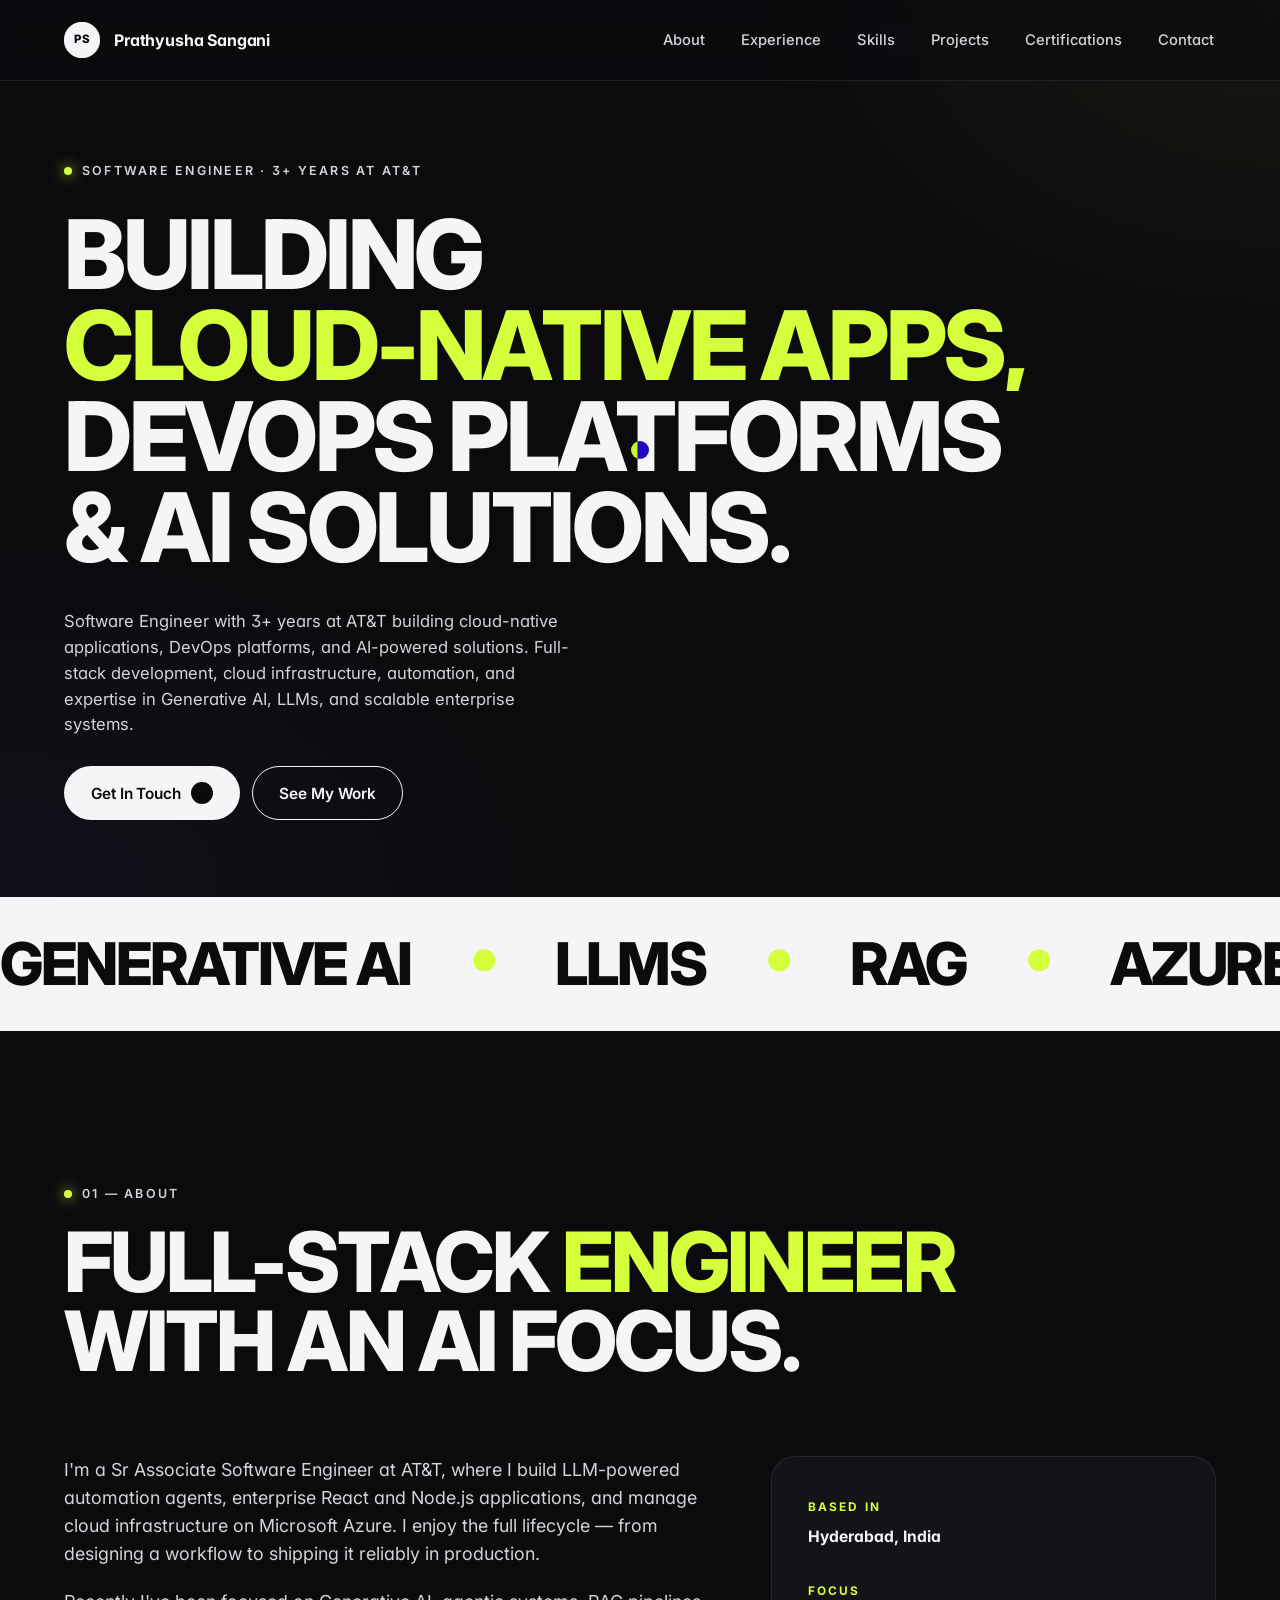
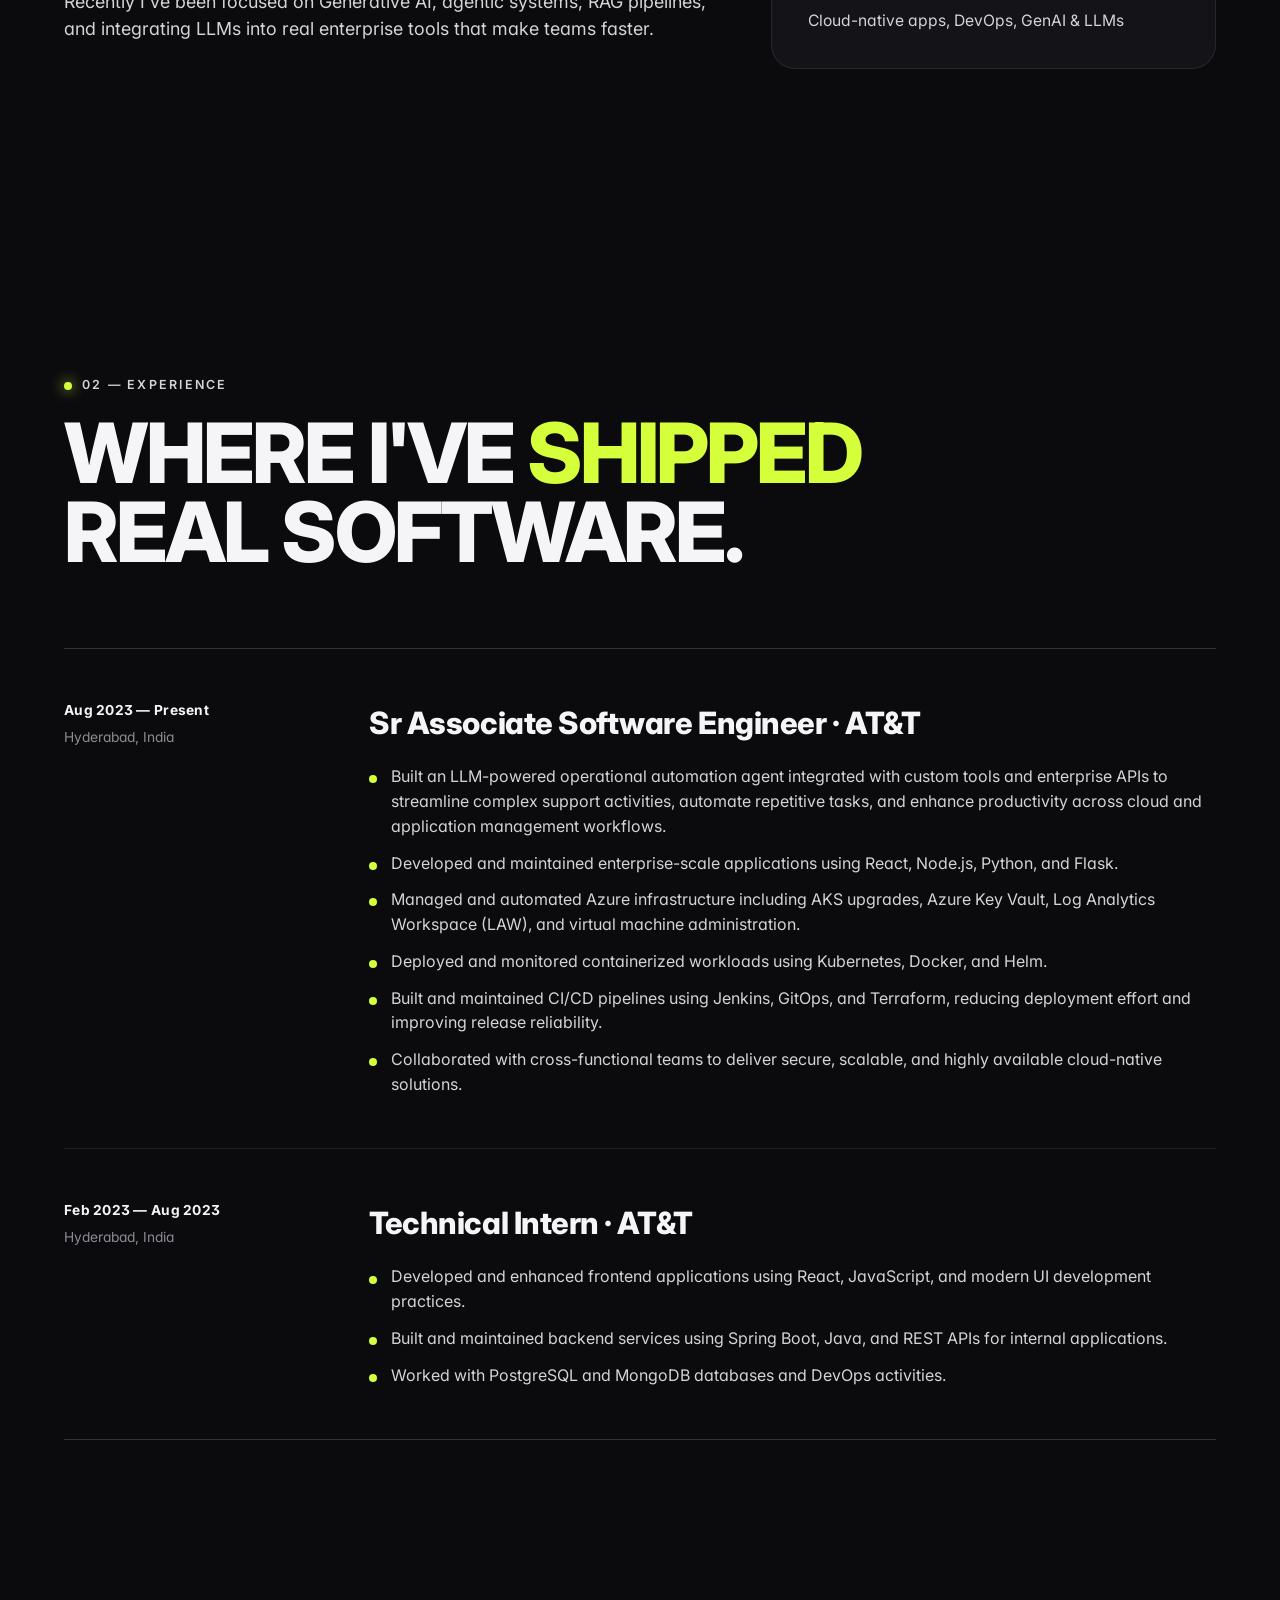
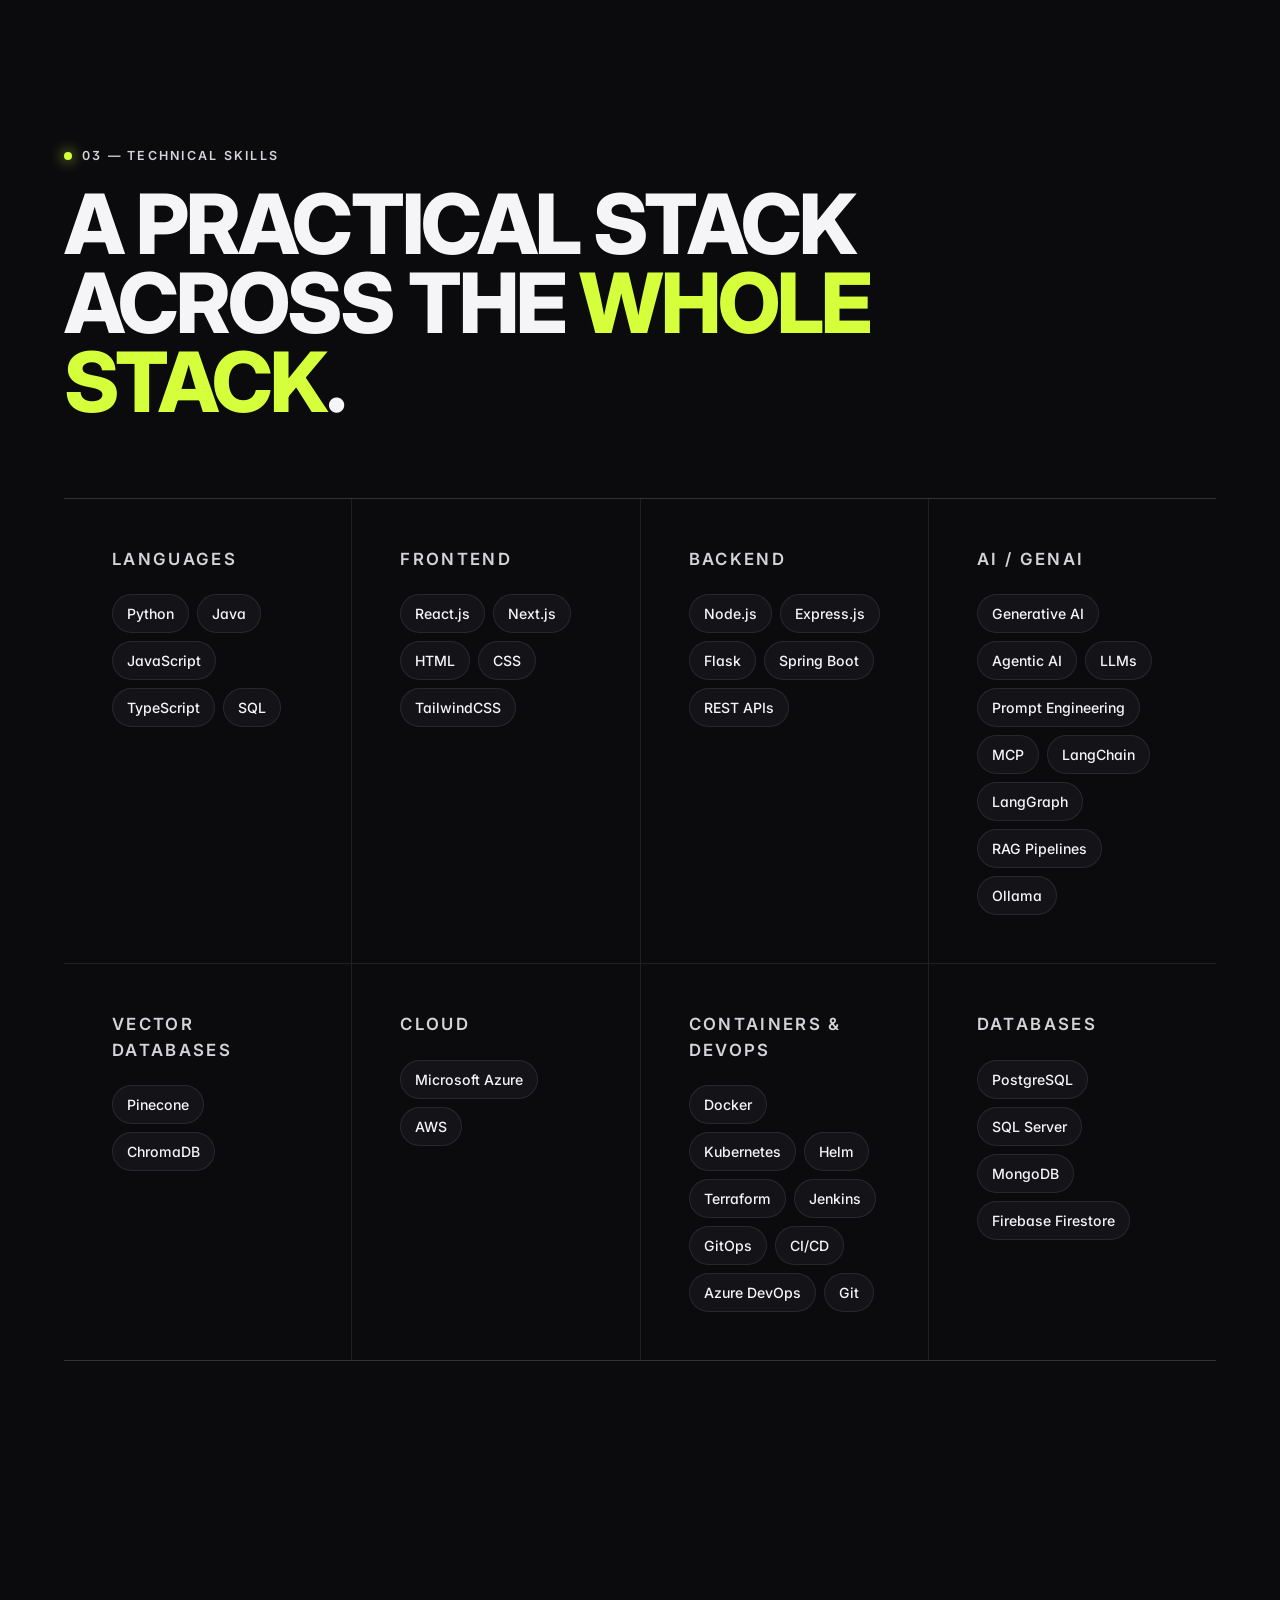
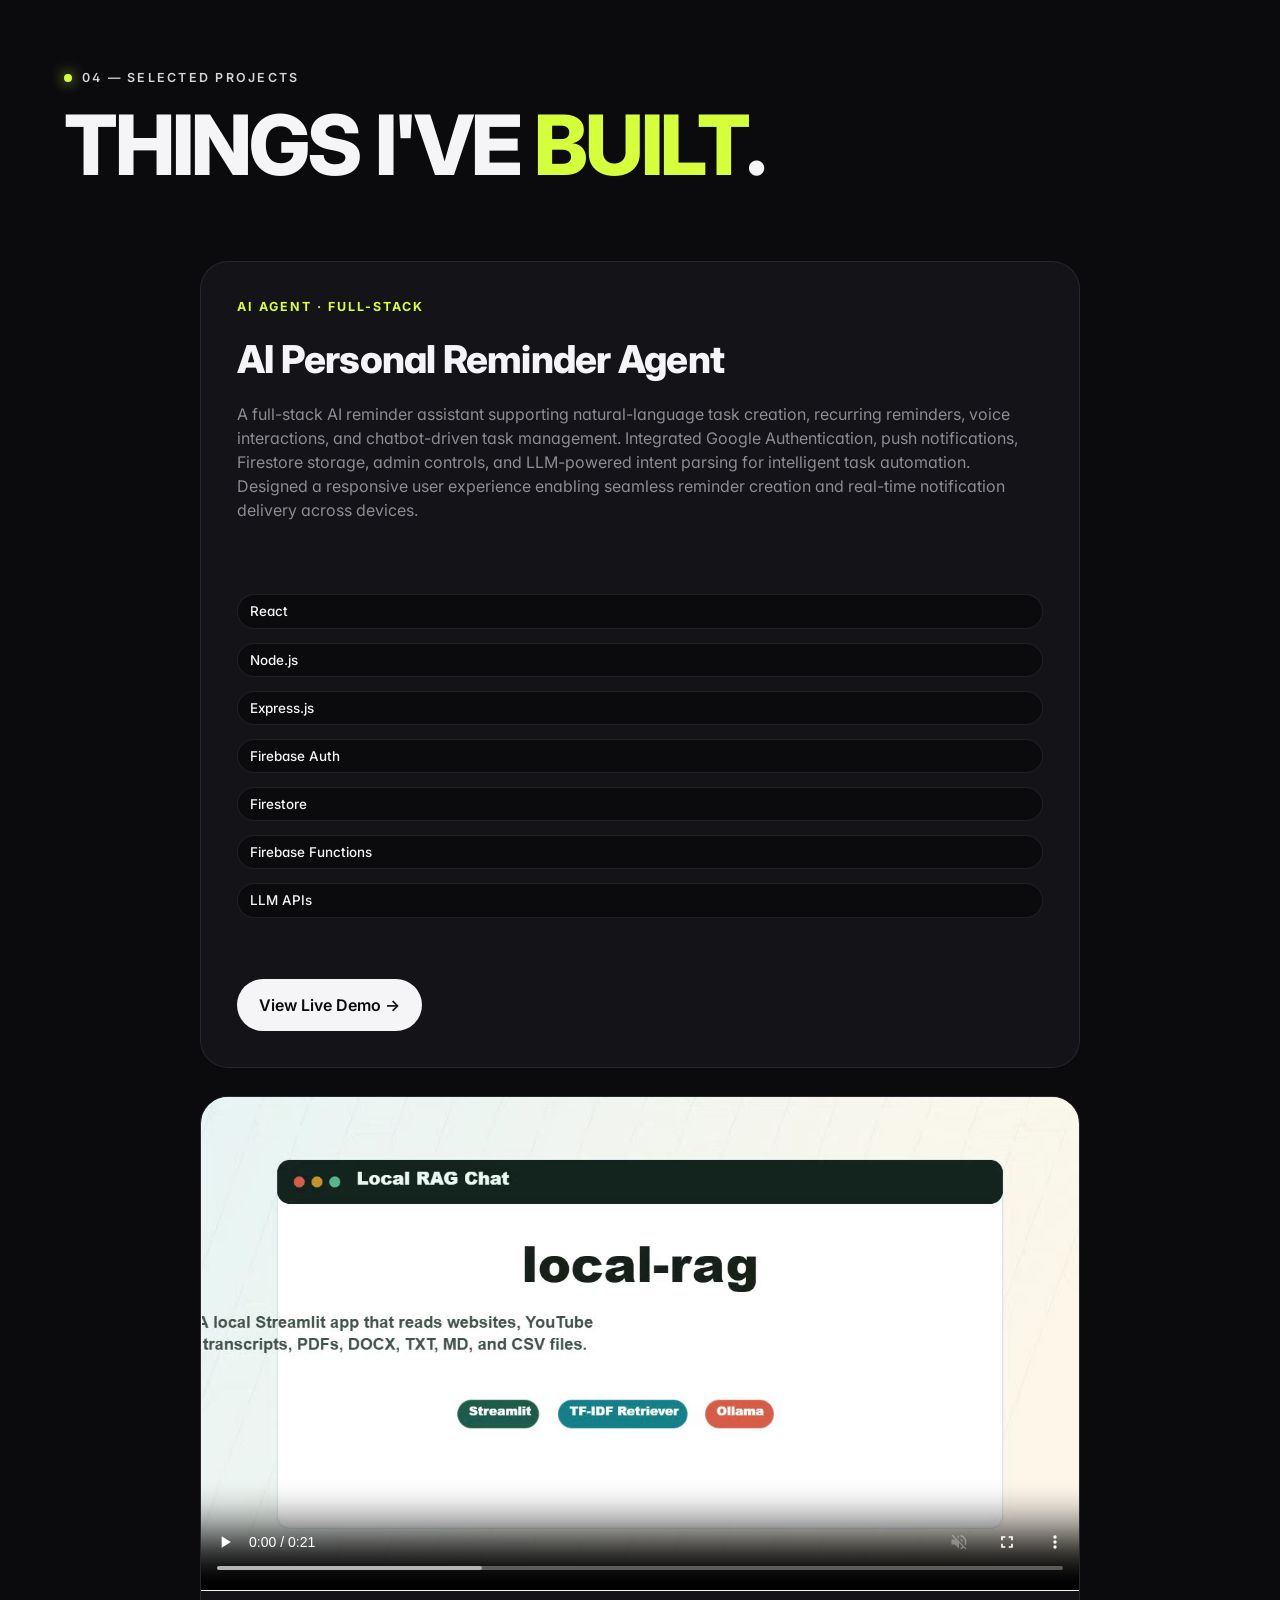
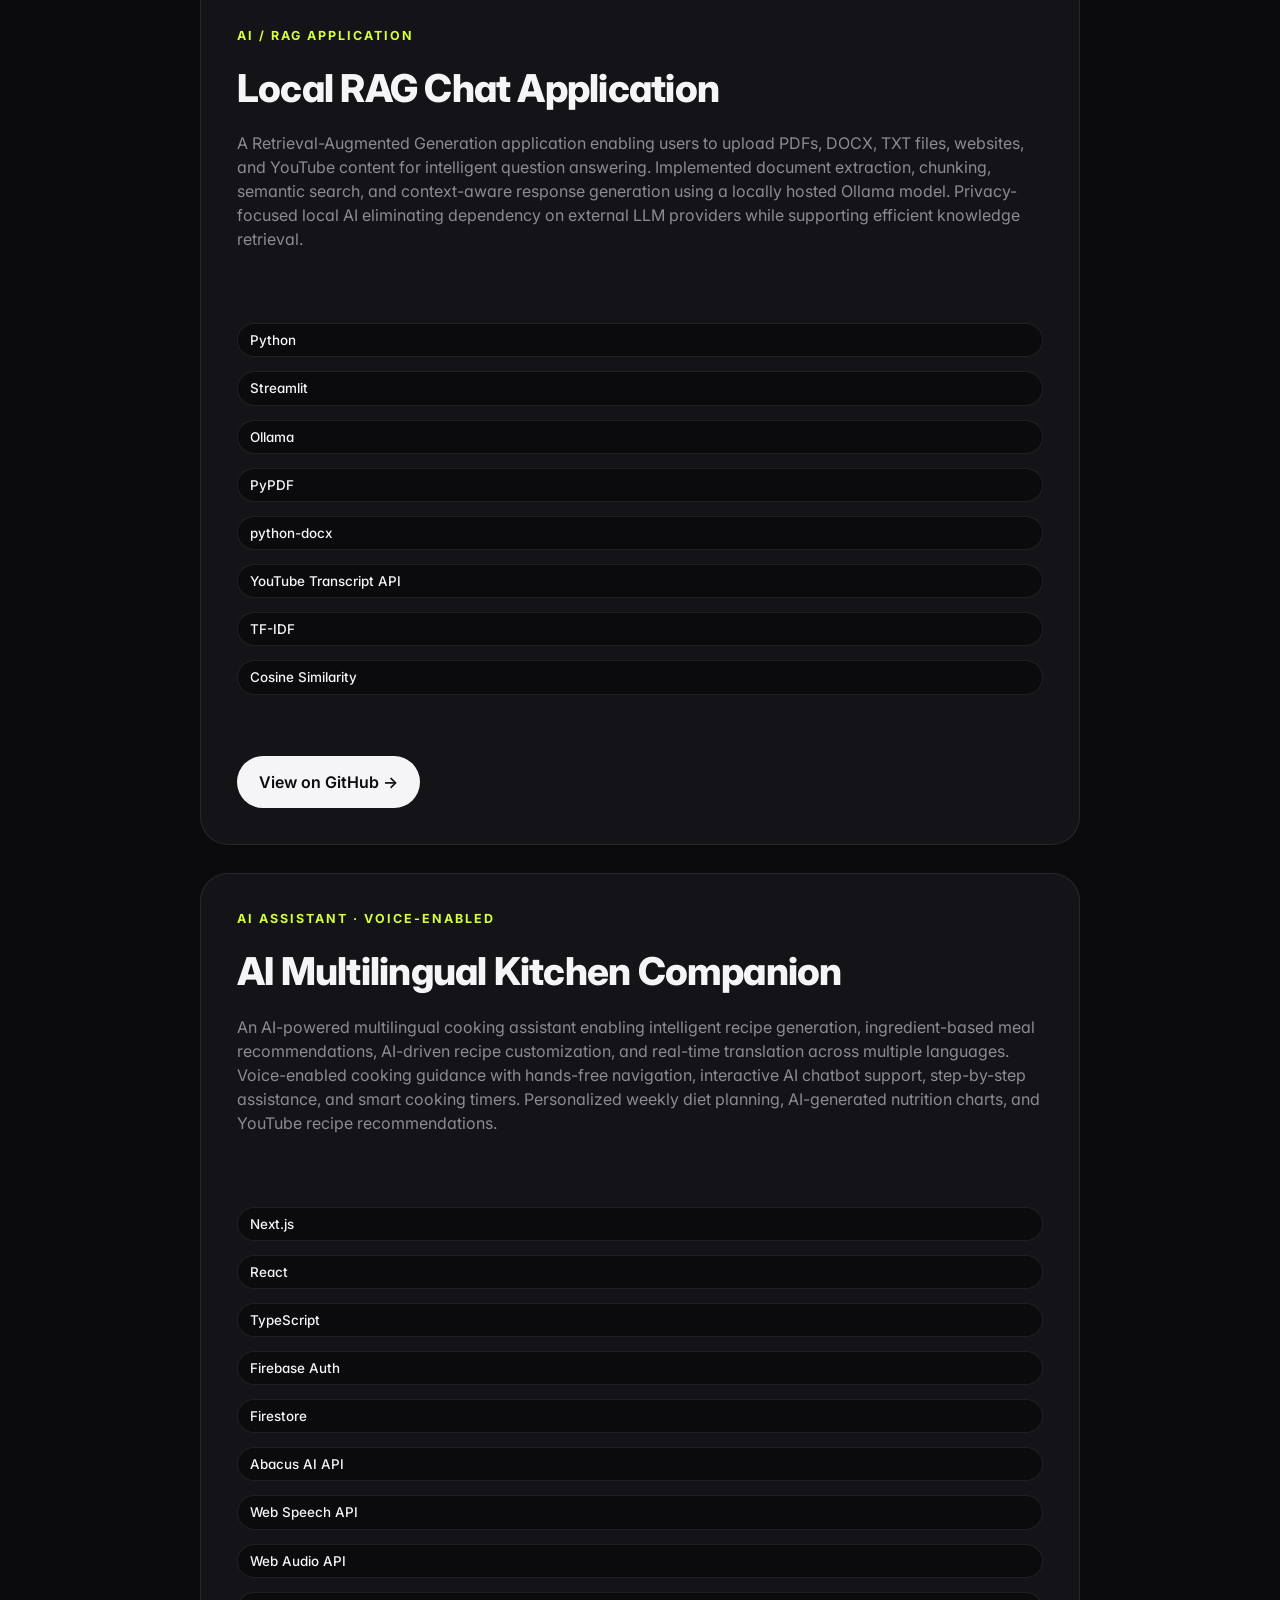
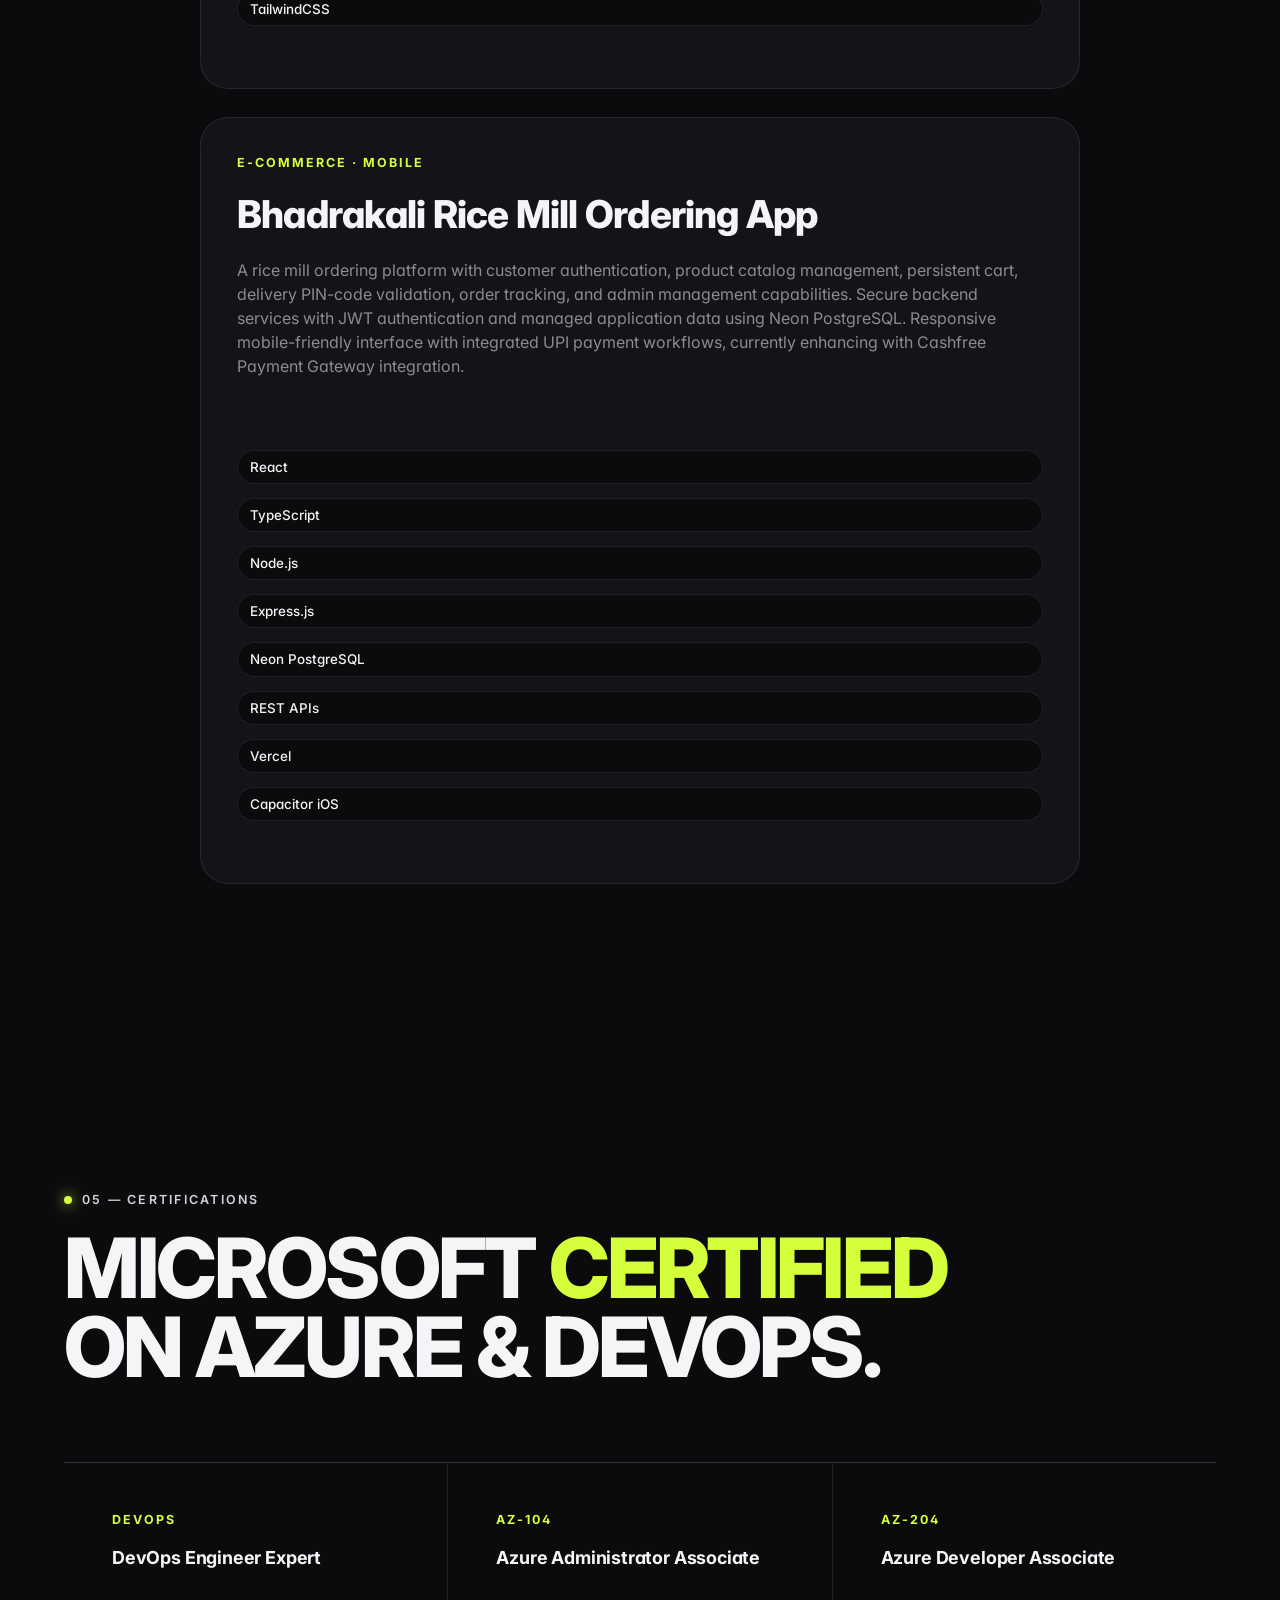
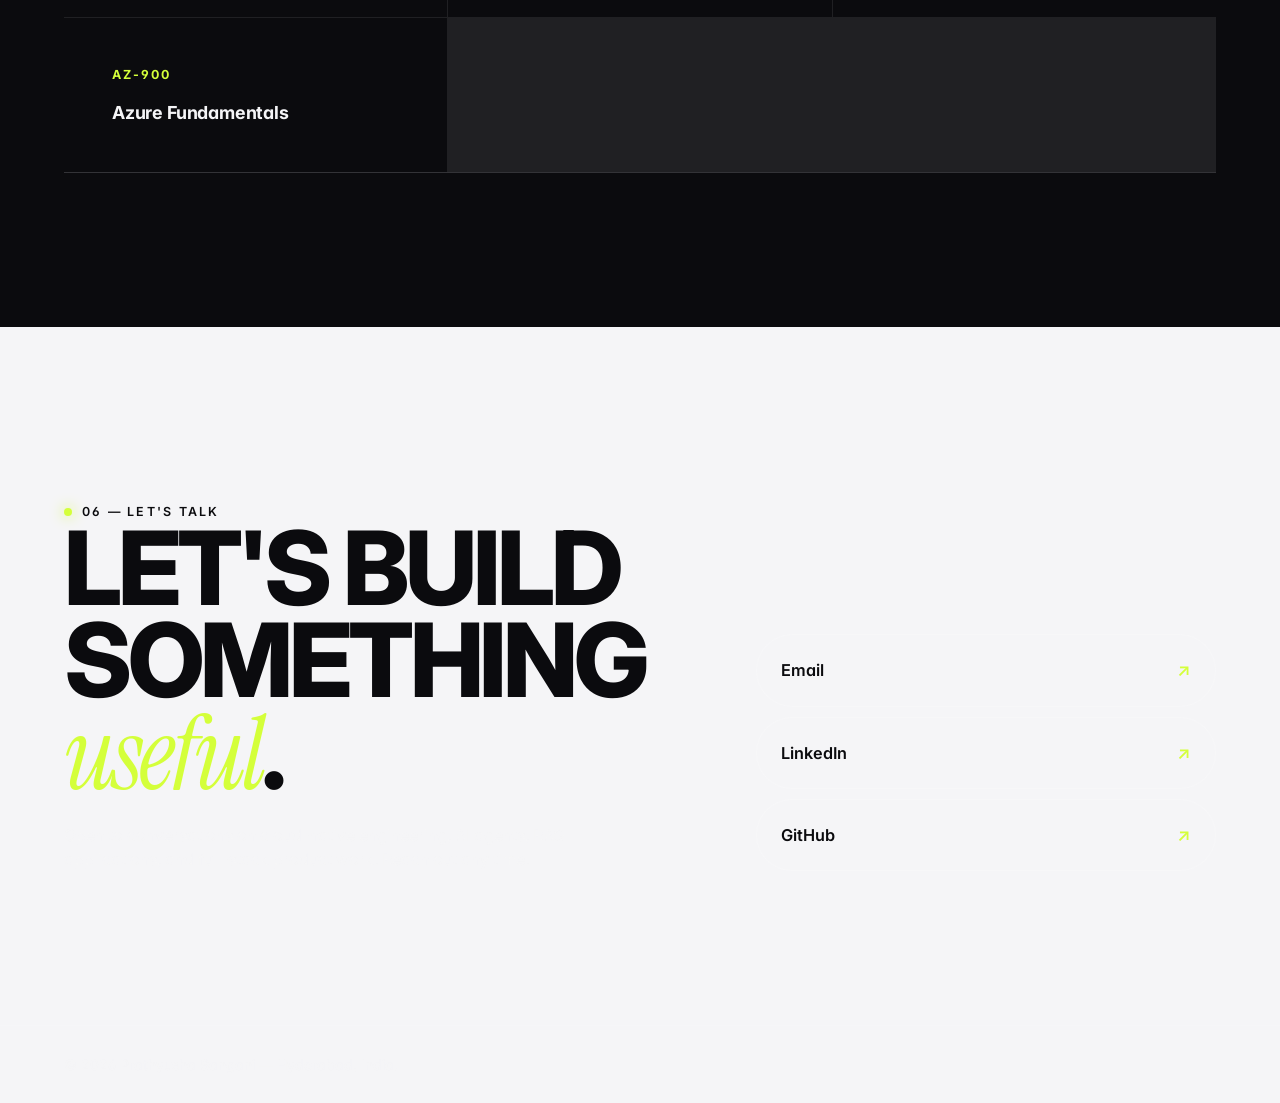
==== commit 63e28ab7: "Shrink hero title and rewrite to match resume summary Cap hero h1 at ~7.4rem (was 13rem) so it doesn" ====
--- a/index.html
+++ b/index.html
@@ -41,10 +41,10 @@
           <p class="eyebrow">Software Engineer · 3+ Years at AT&amp;T</p>
 
           <h1 class="hero-title">
-            <span class="line"><span style="--d: 0.05s">Cloud-native</span></span>
-            <span class="line"><span class="accent" style="--d: 0.15s">apps &amp; AI</span></span>
-            <span class="line"><span style="--d: 0.25s">that ship</span></span>
-            <span class="line"><span style="--d: 0.35s">at scale.</span></span>
+            <span class="line"><span style="--d: 0.05s">Building</span></span>
+            <span class="line"><span class="accent" style="--d: 0.15s">cloud-native apps,</span></span>
+            <span class="line"><span style="--d: 0.25s">DevOps platforms</span></span>
+            <span class="line"><span style="--d: 0.35s">&amp; AI solutions.</span></span>
           </h1>
 
           <div class="hero-row">
--- a/styles.css
+++ b/styles.css
@@ -1,16 +1,16 @@
 :root {
-  color-scheme: light;
-  --bg: #ece7df;
-  --bg-deep: #e3ddd1;
-  --ink: #14110f;
-  --ink-soft: #2a2622;
-  --muted: #6a625a;
-  --line: rgba(20, 17, 15, 0.14);
-  --accent: #ff5a1f;
-  --accent-2: #1f4bff;
-  --accent-3: #0a0a0a;
-  --paper: #f7f3ec;
-  --shadow: 0 30px 80px rgba(20, 17, 15, 0.18);
+  color-scheme: dark;
+  --bg: #0b0b0e;
+  --bg-deep: #060608;
+  --ink: #f5f5f7;
+  --ink-soft: #d4d4d8;
+  --muted: #8b8b93;
+  --line: rgba(245, 245, 247, 0.09);
+  --accent: #d4ff3a;
+  --accent-2: #7c7cff;
+  --accent-3: #ffffff;
+  --paper: #131318;
+  --shadow: 0 30px 80px rgba(0, 0, 0, 0.6);
 }
 
 * { box-sizing: border-box; }
@@ -55,8 +55,8 @@
   position: absolute;
   inset: 0;
   background:
-    radial-gradient(800px 500px at 100% 0%, rgba(255, 90, 31, 0.06), transparent 60%),
-    radial-gradient(900px 600px at 0% 100%, rgba(31, 75, 255, 0.05), transparent 60%);
+    radial-gradient(900px 600px at 100% 0%, rgba(212, 255, 58, 0.06), transparent 60%),
+    radial-gradient(900px 600px at 0% 100%, rgba(124, 124, 255, 0.05), transparent 60%);
 }
 
 .orb { display: none; }
@@ -71,7 +71,7 @@
   justify-content: space-between;
   gap: 24px;
   padding: 22px clamp(20px, 5vw, 64px);
-  background: rgba(236, 231, 223, 0.78);
+  background: rgba(11, 11, 14, 0.72);
   backdrop-filter: blur(14px);
   -webkit-backdrop-filter: blur(14px);
   border-bottom: 1px solid var(--line);
@@ -200,9 +200,9 @@
 h1, h2, h3, p { overflow-wrap: anywhere; margin: 0; }
 
 h1 {
-  font-size: clamp(3.2rem, 12vw, 13rem);
-  line-height: 0.86;
-  letter-spacing: -0.045em;
+  font-size: clamp(2.4rem, 7.5vw, 7.4rem);
+  line-height: 0.95;
+  letter-spacing: -0.035em;
   font-weight: 800;
   color: var(--ink);
   text-transform: uppercase;
@@ -219,12 +219,11 @@
 }
 
 .hero h1 .accent {
-  font-style: italic;
-  font-weight: 500;
-  font-family: "Instrument Serif", "Times New Roman", Georgia, serif;
-  letter-spacing: -0.02em;
-  text-transform: none;
+  font-weight: 800;
+  letter-spacing: -0.035em;
+  text-transform: uppercase;
   color: var(--accent);
+  -webkit-text-stroke: 0;
 }
 
 .hero-row {
@@ -301,12 +300,12 @@
   justify-self: end;
   border-radius: 50%;
   background:
-    radial-gradient(circle at 30% 30%, #fff7e9, transparent 50%),
-    conic-gradient(from 210deg, #ff5a1f, #ffb347, #1f4bff, #ff5a1f);
+    radial-gradient(circle at 30% 30%, rgba(212, 255, 58, 0.9), transparent 45%),
+    conic-gradient(from 200deg, #d4ff3a, #7c7cff, #050508, #d4ff3a);
   box-shadow:
-    0 30px 60px rgba(20, 17, 15, 0.25),
-    inset 0 -30px 80px rgba(0, 0, 0, 0.25),
-    inset 0 30px 80px rgba(255, 255, 255, 0.5);
+    0 30px 60px rgba(0, 0, 0, 0.55),
+    inset 0 -30px 80px rgba(0, 0, 0, 0.6),
+    inset 0 30px 80px rgba(212, 255, 58, 0.35);
   animation: avatarSpin 18s linear infinite;
 }
 
@@ -345,10 +344,11 @@
   gap: 60px;
   width: max-content;
   animation: marquee 28s linear infinite;
-  font-family: "Instrument Serif", "Times New Roman", Georgia, serif;
-  font-size: clamp(2.2rem, 5vw, 4.4rem);
-  font-style: italic;
-  letter-spacing: -0.02em;
+  font-family: "Inter", sans-serif;
+  font-size: clamp(2rem, 4.6vw, 4rem);
+  font-weight: 800;
+  letter-spacing: -0.035em;
+  text-transform: uppercase;
   white-space: nowrap;
 }
 
@@ -359,10 +359,10 @@
 }
 
 .marquee-track span::after {
-  content: "★";
-  font-style: normal;
+  content: "●";
   color: var(--accent);
-  font-size: 0.7em;
+  font-size: 0.5em;
+  transform: translateY(-0.15em);
 }
 
 @keyframes marquee {
@@ -392,21 +392,19 @@
 }
 
 .section-heading h2 .accent {
-  font-style: italic;
-  font-weight: 500;
-  font-family: "Instrument Serif", "Times New Roman", Georgia, serif;
-  letter-spacing: -0.02em;
-  text-transform: none;
+  font-weight: 800;
+  letter-spacing: -0.035em;
+  text-transform: uppercase;
   color: var(--accent);
+  -webkit-text-stroke: 0;
 }
 
 .gradient-text {
-  font-style: italic;
-  font-weight: 500;
-  font-family: "Instrument Serif", "Times New Roman", Georgia, serif;
-  letter-spacing: -0.02em;
-  text-transform: none;
+  font-weight: 800;
+  letter-spacing: -0.035em;
+  text-transform: uppercase;
   color: var(--accent);
+  -webkit-text-stroke: 0;
 }
 
 h3 {
@@ -543,7 +541,7 @@
 
 .service-grid article:hover { background: var(--ink); color: var(--bg); }
 .service-grid article:hover .service-icon { background: var(--accent); color: var(--bg); }
-.service-grid article:hover p { color: rgba(236, 231, 223, 0.7); }
+.service-grid article:hover p { color: rgba(245, 245, 247, 0.7); }
 
 .service-icon {
   display: inline-grid;
@@ -810,7 +808,7 @@
 .contact-section p {
   max-width: 560px;
   margin-top: 22px;
-  color: rgba(236, 231, 223, 0.7);
+  color: rgba(245, 245, 247, 0.7);
 }
 
 .contact-card {
@@ -851,7 +849,7 @@
 footer {
   padding: 28px clamp(20px, 5vw, 64px);
   background: var(--ink);
-  color: rgba(236, 231, 223, 0.5);
+  color: rgba(245, 245, 247, 0.5);
   border-top: 1px solid rgba(255, 255, 255, 0.08);
   font-size: 0.88rem;
 }
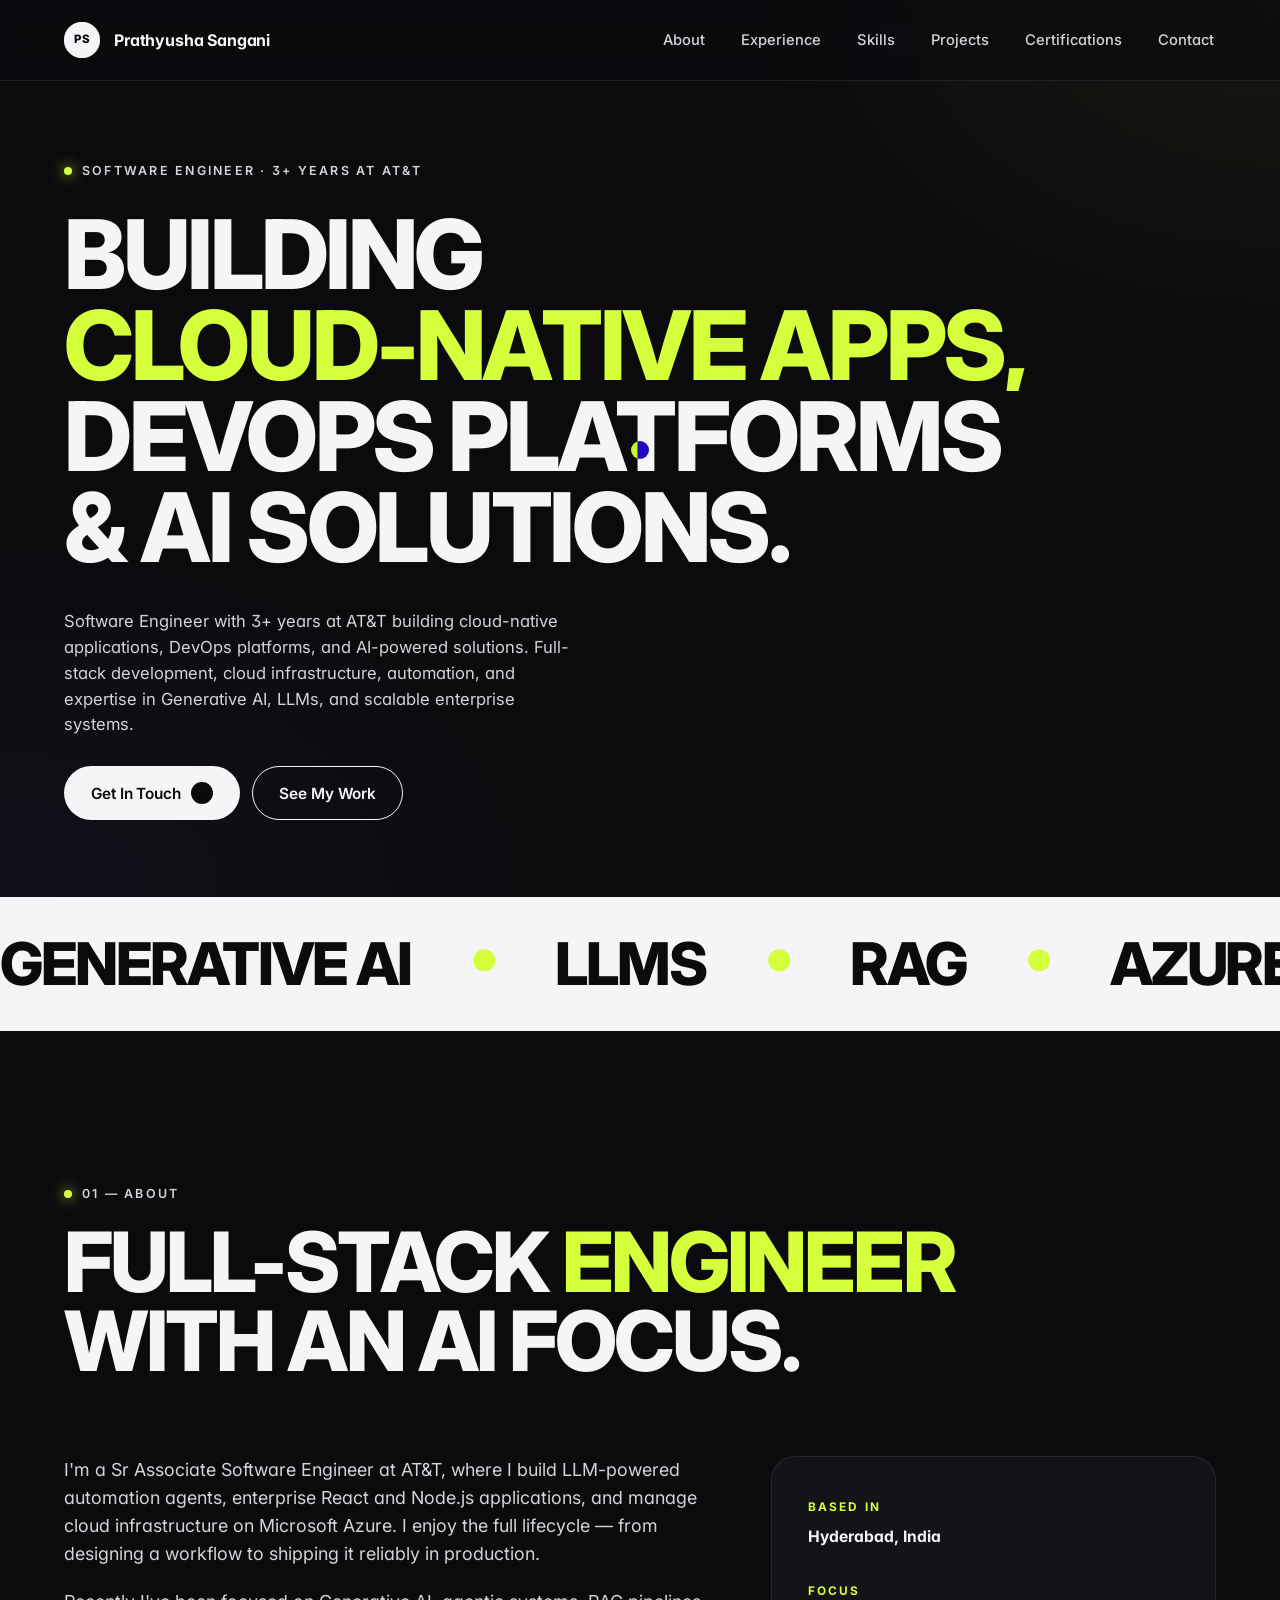
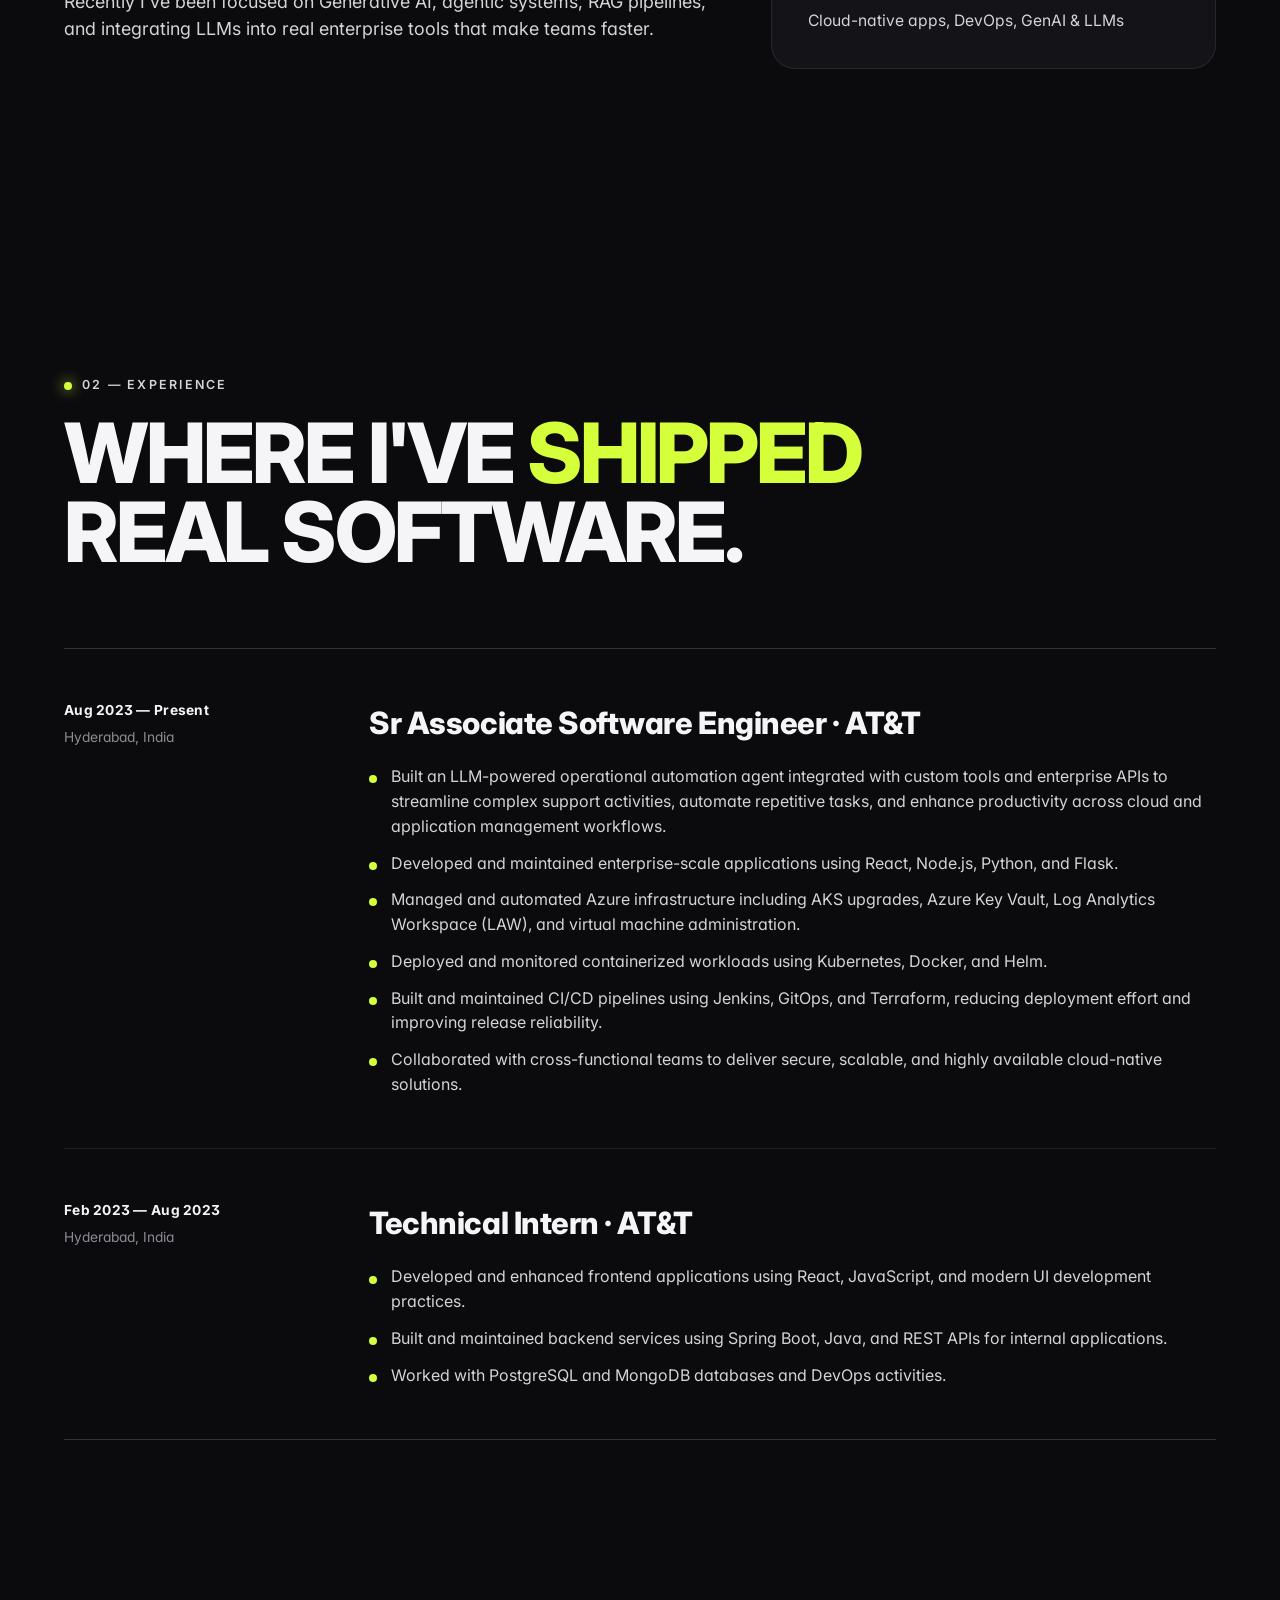
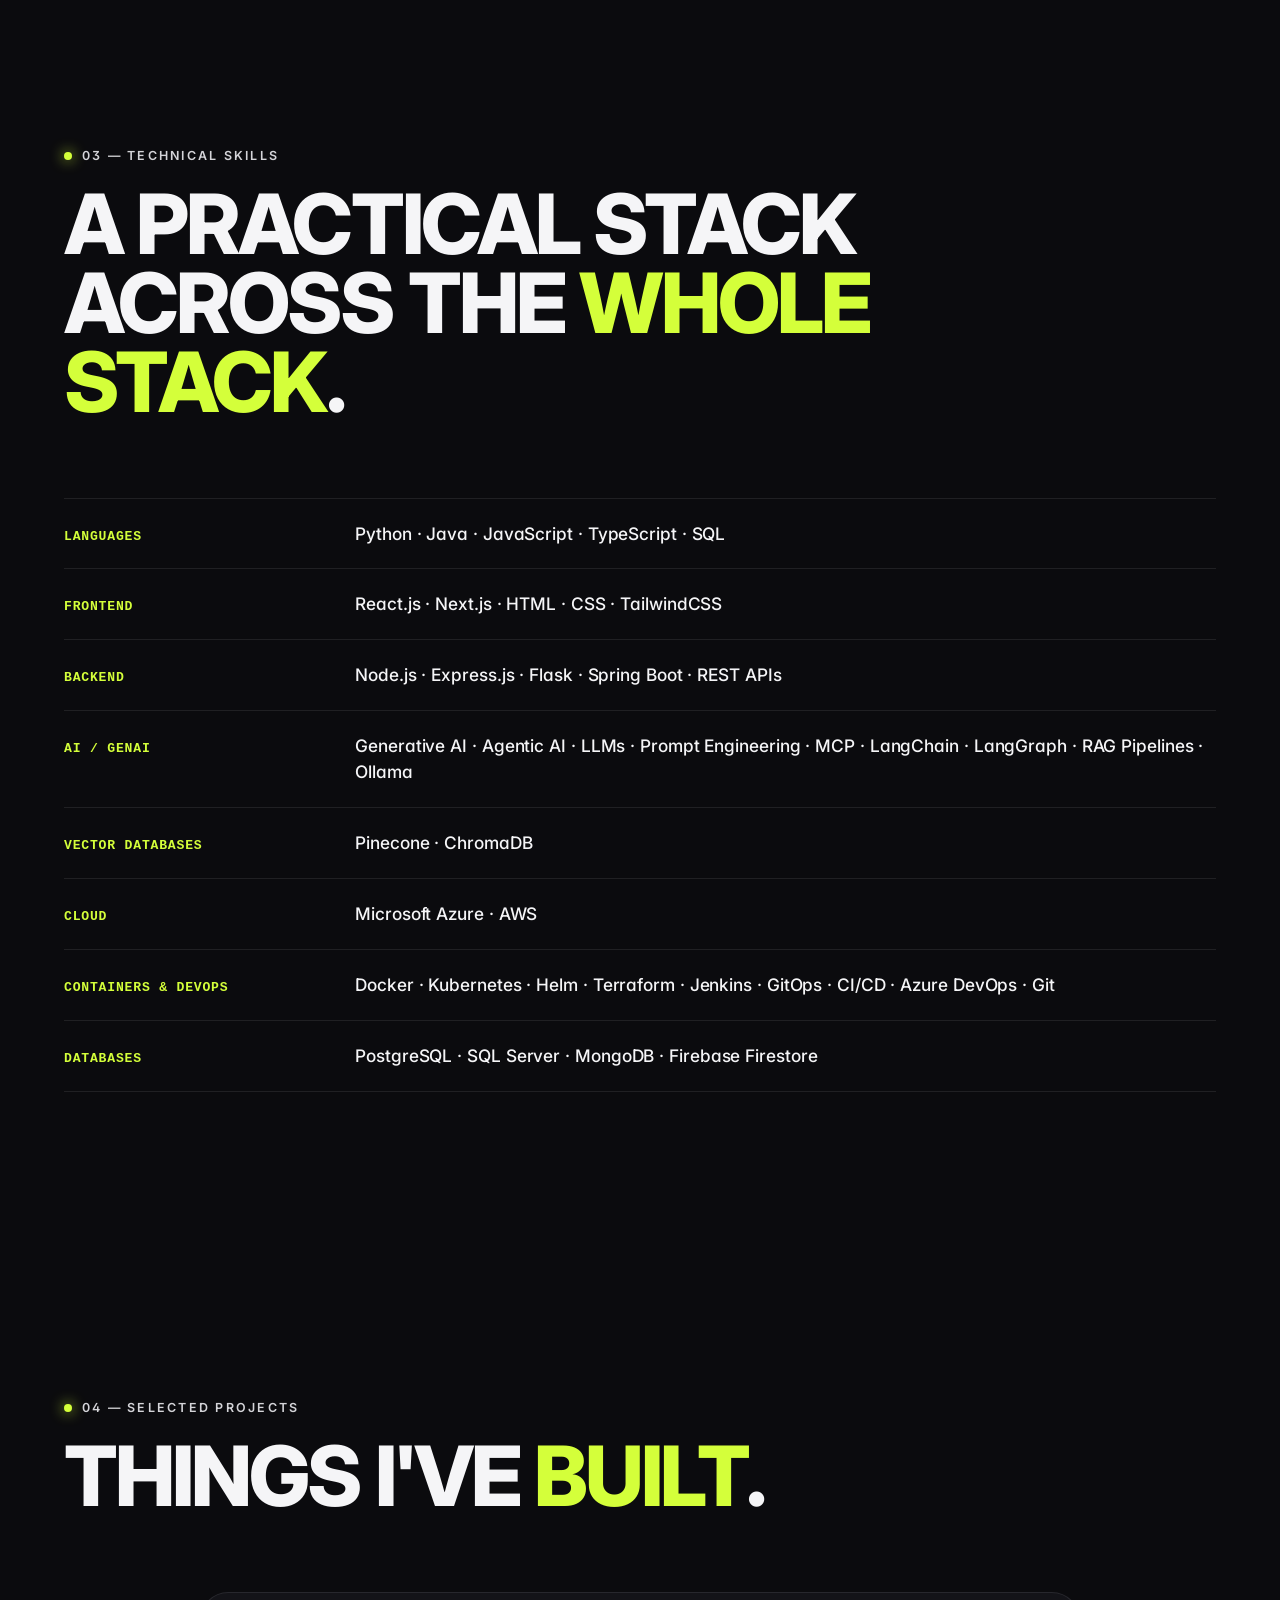
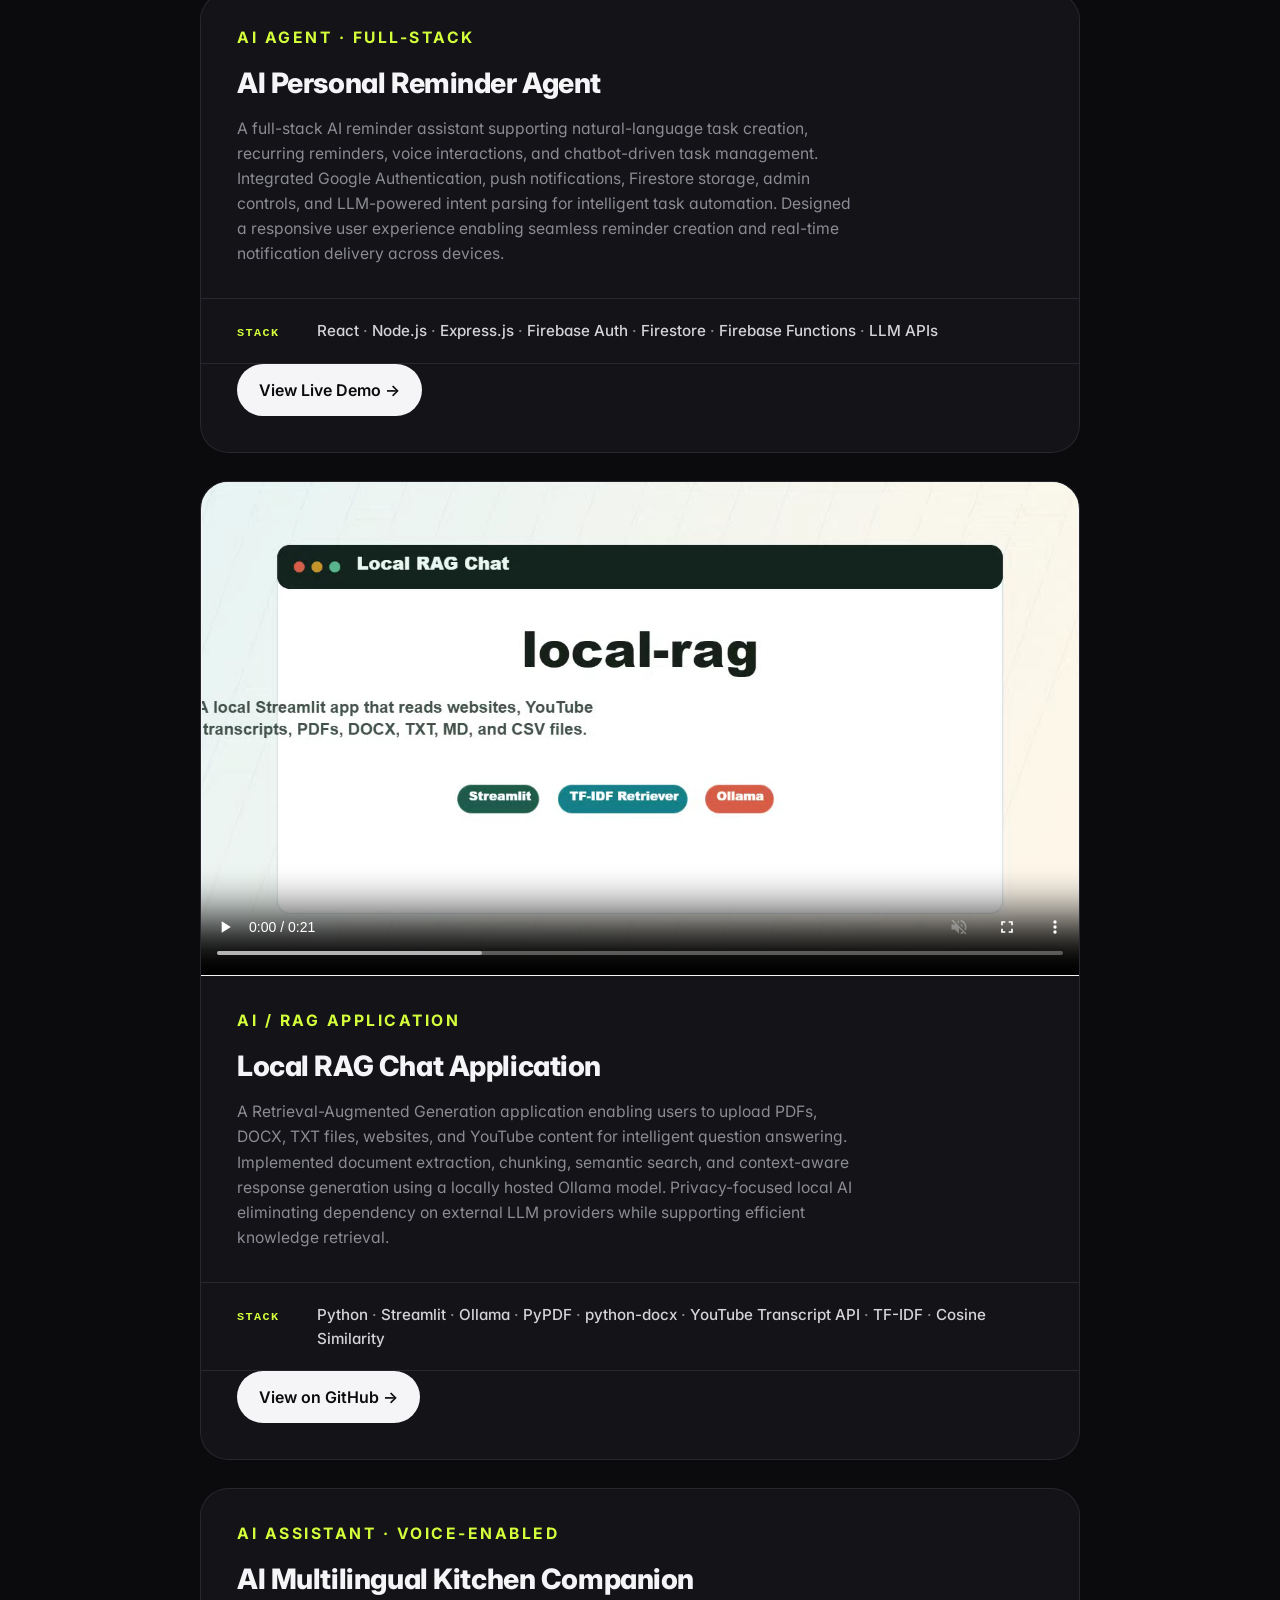
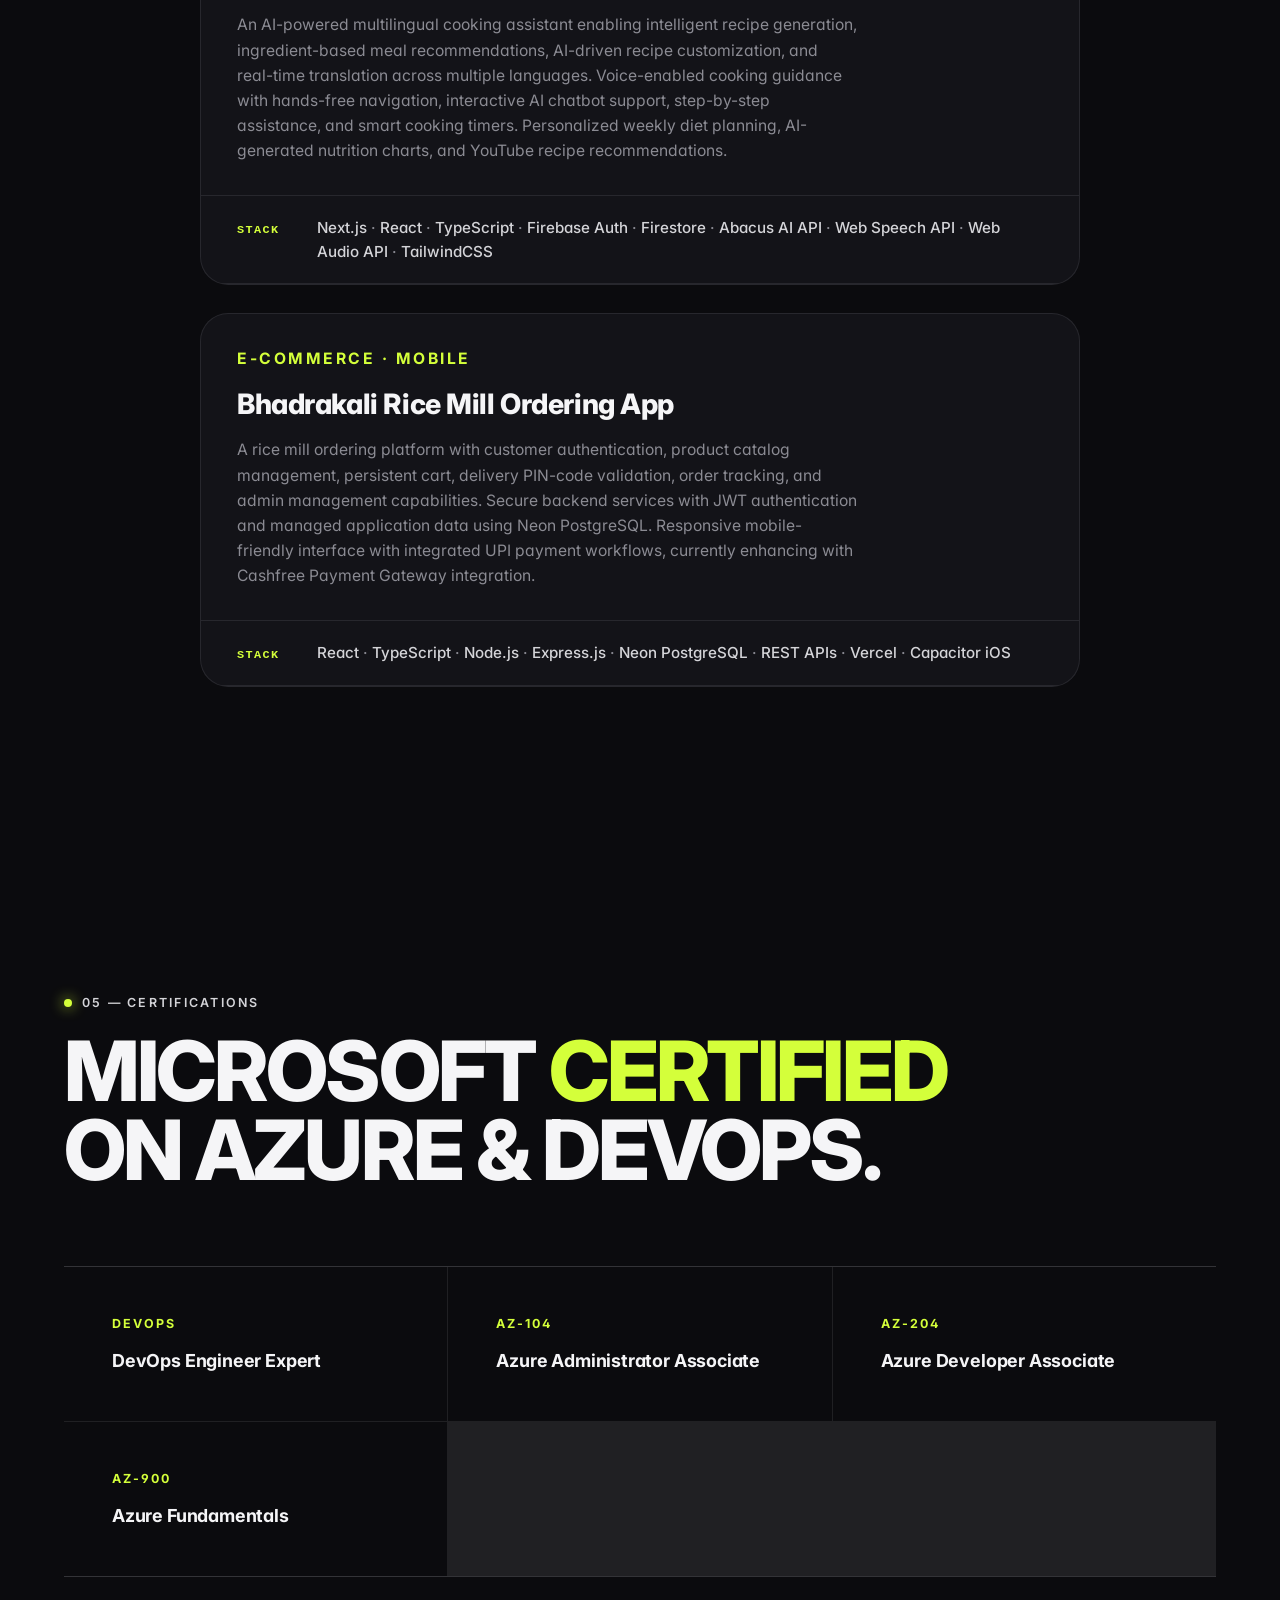
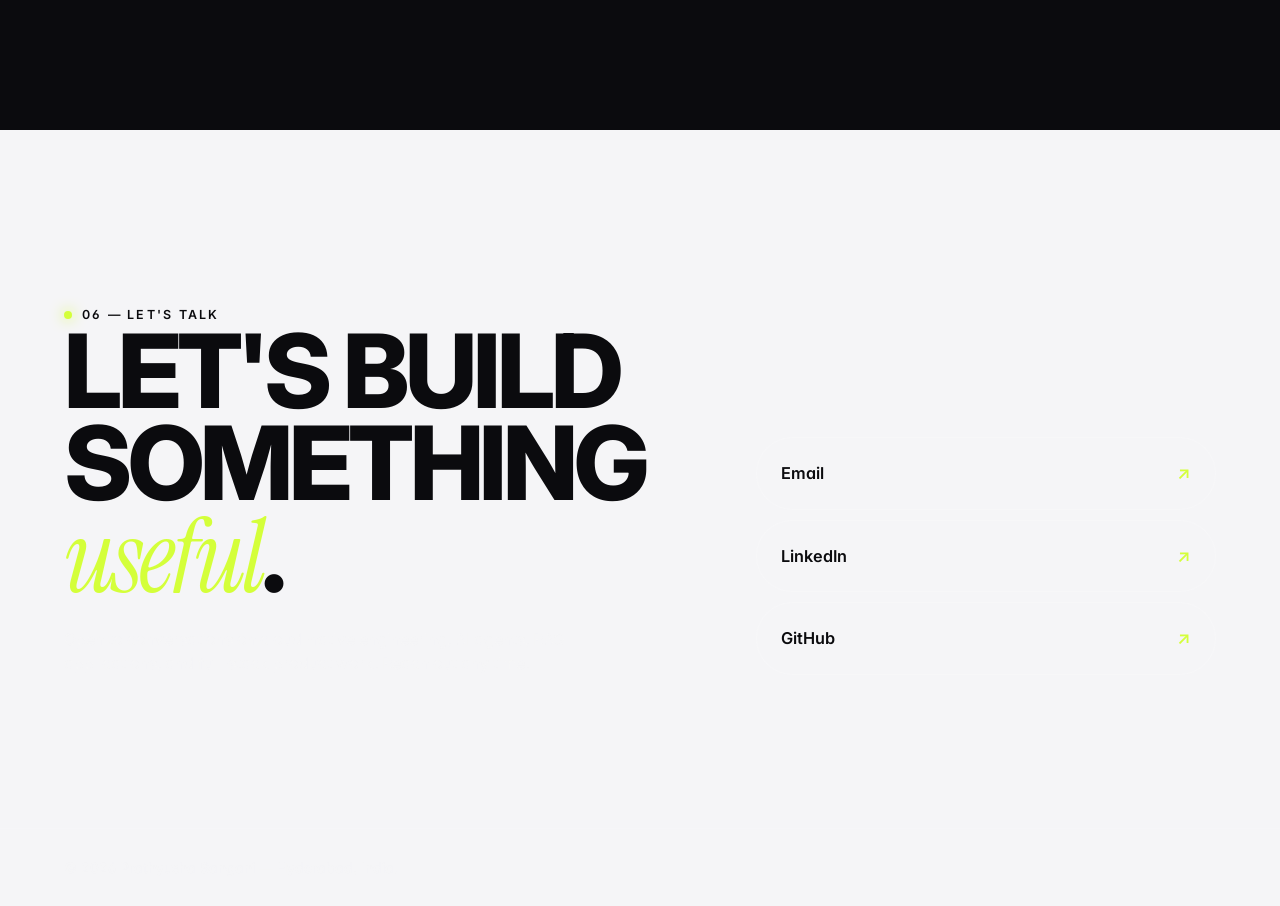
==== commit 7c330597: "Redesign skills as editorial table; inline project stack; tighter cards - Skills: replaced 8 pill-ta" ====
--- a/index.html
+++ b/index.html
@@ -149,55 +149,15 @@
           <p class="eyebrow">03 — Technical Skills</p>
           <h2>A practical stack<br>across the <span class="accent">whole stack</span>.</h2>
         </div>
-        <div class="skills-layout">
-          <div class="skill-panel reveal">
-            <h3>Languages</h3>
-            <div class="skill-tags">
-              <span>Python</span><span>Java</span><span>JavaScript</span><span>TypeScript</span><span>SQL</span>
-            </div>
-          </div>
-          <div class="skill-panel reveal">
-            <h3>Frontend</h3>
-            <div class="skill-tags">
-              <span>React.js</span><span>Next.js</span><span>HTML</span><span>CSS</span><span>TailwindCSS</span>
-            </div>
-          </div>
-          <div class="skill-panel reveal">
-            <h3>Backend</h3>
-            <div class="skill-tags">
-              <span>Node.js</span><span>Express.js</span><span>Flask</span><span>Spring Boot</span><span>REST APIs</span>
-            </div>
-          </div>
-          <div class="skill-panel reveal">
-            <h3>AI / GenAI</h3>
-            <div class="skill-tags">
-              <span>Generative AI</span><span>Agentic AI</span><span>LLMs</span><span>Prompt Engineering</span><span>MCP</span><span>LangChain</span><span>LangGraph</span><span>RAG Pipelines</span><span>Ollama</span>
-            </div>
-          </div>
-          <div class="skill-panel reveal">
-            <h3>Vector Databases</h3>
-            <div class="skill-tags">
-              <span>Pinecone</span><span>ChromaDB</span>
-            </div>
-          </div>
-          <div class="skill-panel reveal">
-            <h3>Cloud</h3>
-            <div class="skill-tags">
-              <span>Microsoft Azure</span><span>AWS</span>
-            </div>
-          </div>
-          <div class="skill-panel reveal">
-            <h3>Containers &amp; DevOps</h3>
-            <div class="skill-tags">
-              <span>Docker</span><span>Kubernetes</span><span>Helm</span><span>Terraform</span><span>Jenkins</span><span>GitOps</span><span>CI/CD</span><span>Azure DevOps</span><span>Git</span>
-            </div>
-          </div>
-          <div class="skill-panel reveal">
-            <h3>Databases</h3>
-            <div class="skill-tags">
-              <span>PostgreSQL</span><span>SQL Server</span><span>MongoDB</span><span>Firebase Firestore</span>
-            </div>
-          </div>
+        <div class="skills-table reveal">
+          <div class="skill-row"><span class="skill-cat">Languages</span><span class="skill-list">Python · Java · JavaScript · TypeScript · SQL</span></div>
+          <div class="skill-row"><span class="skill-cat">Frontend</span><span class="skill-list">React.js · Next.js · HTML · CSS · TailwindCSS</span></div>
+          <div class="skill-row"><span class="skill-cat">Backend</span><span class="skill-list">Node.js · Express.js · Flask · Spring Boot · REST APIs</span></div>
+          <div class="skill-row"><span class="skill-cat">AI / GenAI</span><span class="skill-list">Generative AI · Agentic AI · LLMs · Prompt Engineering · MCP · LangChain · LangGraph · RAG Pipelines · Ollama</span></div>
+          <div class="skill-row"><span class="skill-cat">Vector Databases</span><span class="skill-list">Pinecone · ChromaDB</span></div>
+          <div class="skill-row"><span class="skill-cat">Cloud</span><span class="skill-list">Microsoft Azure · AWS</span></div>
+          <div class="skill-row"><span class="skill-cat">Containers &amp; DevOps</span><span class="skill-list">Docker · Kubernetes · Helm · Terraform · Jenkins · GitOps · CI/CD · Azure DevOps · Git</span></div>
+          <div class="skill-row"><span class="skill-cat">Databases</span><span class="skill-list">PostgreSQL · SQL Server · MongoDB · Firebase Firestore</span></div>
         </div>
       </section>
 
@@ -221,9 +181,9 @@
                 real-time notification delivery across devices.
               </p>
             </div>
-            <div class="project-tags">
+            <div class="project-stack"><span class="stack-label">Stack</span><div class="stack-list">
               <span>React</span><span>Node.js</span><span>Express.js</span><span>Firebase Auth</span><span>Firestore</span><span>Firebase Functions</span><span>LLM APIs</span>
-            </div>
+            </div></div>
             <a class="project-link" href="https://personal-reminder-agent.vercel.app/" target="_blank" rel="noreferrer">
               View Live Demo →
             </a>
@@ -246,9 +206,9 @@
                 knowledge retrieval.
               </p>
             </div>
-            <div class="project-tags">
+            <div class="project-stack"><span class="stack-label">Stack</span><div class="stack-list">
               <span>Python</span><span>Streamlit</span><span>Ollama</span><span>PyPDF</span><span>python-docx</span><span>YouTube Transcript API</span><span>TF-IDF</span><span>Cosine Similarity</span>
-            </div>
+            </div></div>
             <a class="project-link" href="https://github.com/prathyushasangani/local-rag" target="_blank" rel="noreferrer">
               View on GitHub →
             </a>
@@ -267,9 +227,9 @@
                 planning, AI-generated nutrition charts, and YouTube recipe recommendations.
               </p>
             </div>
-            <div class="project-tags">
+            <div class="project-stack"><span class="stack-label">Stack</span><div class="stack-list">
               <span>Next.js</span><span>React</span><span>TypeScript</span><span>Firebase Auth</span><span>Firestore</span><span>Abacus AI API</span><span>Web Speech API</span><span>Web Audio API</span><span>TailwindCSS</span>
-            </div>
+            </div></div>
           </article>
 
           <article class="project-card reveal">
@@ -285,9 +245,9 @@
                 Cashfree Payment Gateway integration.
               </p>
             </div>
-            <div class="project-tags">
+            <div class="project-stack"><span class="stack-label">Stack</span><div class="stack-list">
               <span>React</span><span>TypeScript</span><span>Node.js</span><span>Express.js</span><span>Neon PostgreSQL</span><span>REST APIs</span><span>Vercel</span><span>Capacitor iOS</span>
-            </div>
+            </div></div>
           </article>
         </div>
       </section>
--- a/styles.css
+++ b/styles.css
@@ -575,6 +575,44 @@
   border-block: 1px solid var(--line);
 }
 
+/* Editorial skills table */
+.skills-table {
+  display: grid;
+  border-top: 1px solid var(--line);
+}
+
+.skill-row {
+  display: grid;
+  grid-template-columns: minmax(180px, 240px) 1fr;
+  gap: clamp(20px, 4vw, 60px);
+  align-items: baseline;
+  padding: 22px 0;
+  border-bottom: 1px solid var(--line);
+  transition: background 0.3s ease, padding 0.3s ease;
+}
+
+.skill-row:hover {
+  background: linear-gradient(90deg, rgba(212, 255, 58, 0.04), transparent);
+  padding-inline: 16px;
+}
+
+.skill-cat {
+  font-family: ui-monospace, "SFMono-Regular", Menlo, monospace;
+  font-size: 0.82rem;
+  font-weight: 600;
+  letter-spacing: 0.06em;
+  text-transform: uppercase;
+  color: var(--accent);
+}
+
+.skill-list {
+  font-size: clamp(1rem, 1.35vw, 1.2rem);
+  font-weight: 500;
+  line-height: 1.5;
+  color: var(--ink);
+  letter-spacing: -0.005em;
+}
+
 .skill-panel {
   background: var(--bg);
   padding: clamp(28px, 4vw, 48px);
@@ -675,10 +713,16 @@
   border-bottom: 1px solid var(--line);
 }
 
-.project-card > div {
-  padding: clamp(24px, 3vw, 36px);
-  display: grid;
-  gap: 14px;
+.project-card > div:not(.project-stack) {
+  padding: clamp(22px, 2.6vw, 32px) clamp(24px, 3vw, 36px);
+  display: grid;
+  gap: 12px;
+}
+
+.project-card p {
+  max-width: 62ch;
+  font-size: 0.98rem;
+  line-height: 1.6;
 }
 
 .project-type {
@@ -690,9 +734,9 @@
 }
 
 .project-card h3 {
-  font-size: clamp(1.6rem, 3vw, 2.4rem);
+  font-size: clamp(1.35rem, 2.2vw, 1.85rem);
   font-weight: 800;
-  letter-spacing: -0.02em;
+  letter-spacing: -0.015em;
 }
 
 .project-card p:last-of-type,
@@ -704,21 +748,38 @@
   border-bottom: 1px solid currentColor;
 }
 
-.project-tags {
-  display: flex;
-  flex-wrap: wrap;
-  gap: 8px;
-  padding: 0 clamp(24px, 3vw, 36px);
-  margin-bottom: clamp(20px, 2vw, 28px);
-}
-
-.project-tags span {
-  padding: 6px 12px;
-  border-radius: 999px;
-  border: 1px solid var(--line);
-  background: var(--bg);
-  font-size: 0.84rem;
+.project-tags { display: none; }
+
+/* New: inline stack line */
+.project-stack {
+  display: grid;
+  grid-template-columns: minmax(60px, auto) 1fr;
+  gap: 20px;
+  align-items: baseline;
+  padding: 20px clamp(24px, 3vw, 36px);
+  border-top: 1px solid var(--line);
+  border-bottom: 1px solid var(--line);
+}
+
+.stack-label {
+  font-family: ui-monospace, "SFMono-Regular", Menlo, monospace;
+  font-size: 0.74rem;
+  font-weight: 600;
+  letter-spacing: 0.12em;
+  text-transform: uppercase;
+  color: var(--accent);
+}
+
+.stack-list {
+  font-size: 0.95rem;
+  line-height: 1.55;
+  color: var(--ink-soft);
   font-weight: 500;
+}
+
+.stack-list span:not(:last-child)::after {
+  content: " · ";
+  color: var(--muted);
 }
 
 .project-link {
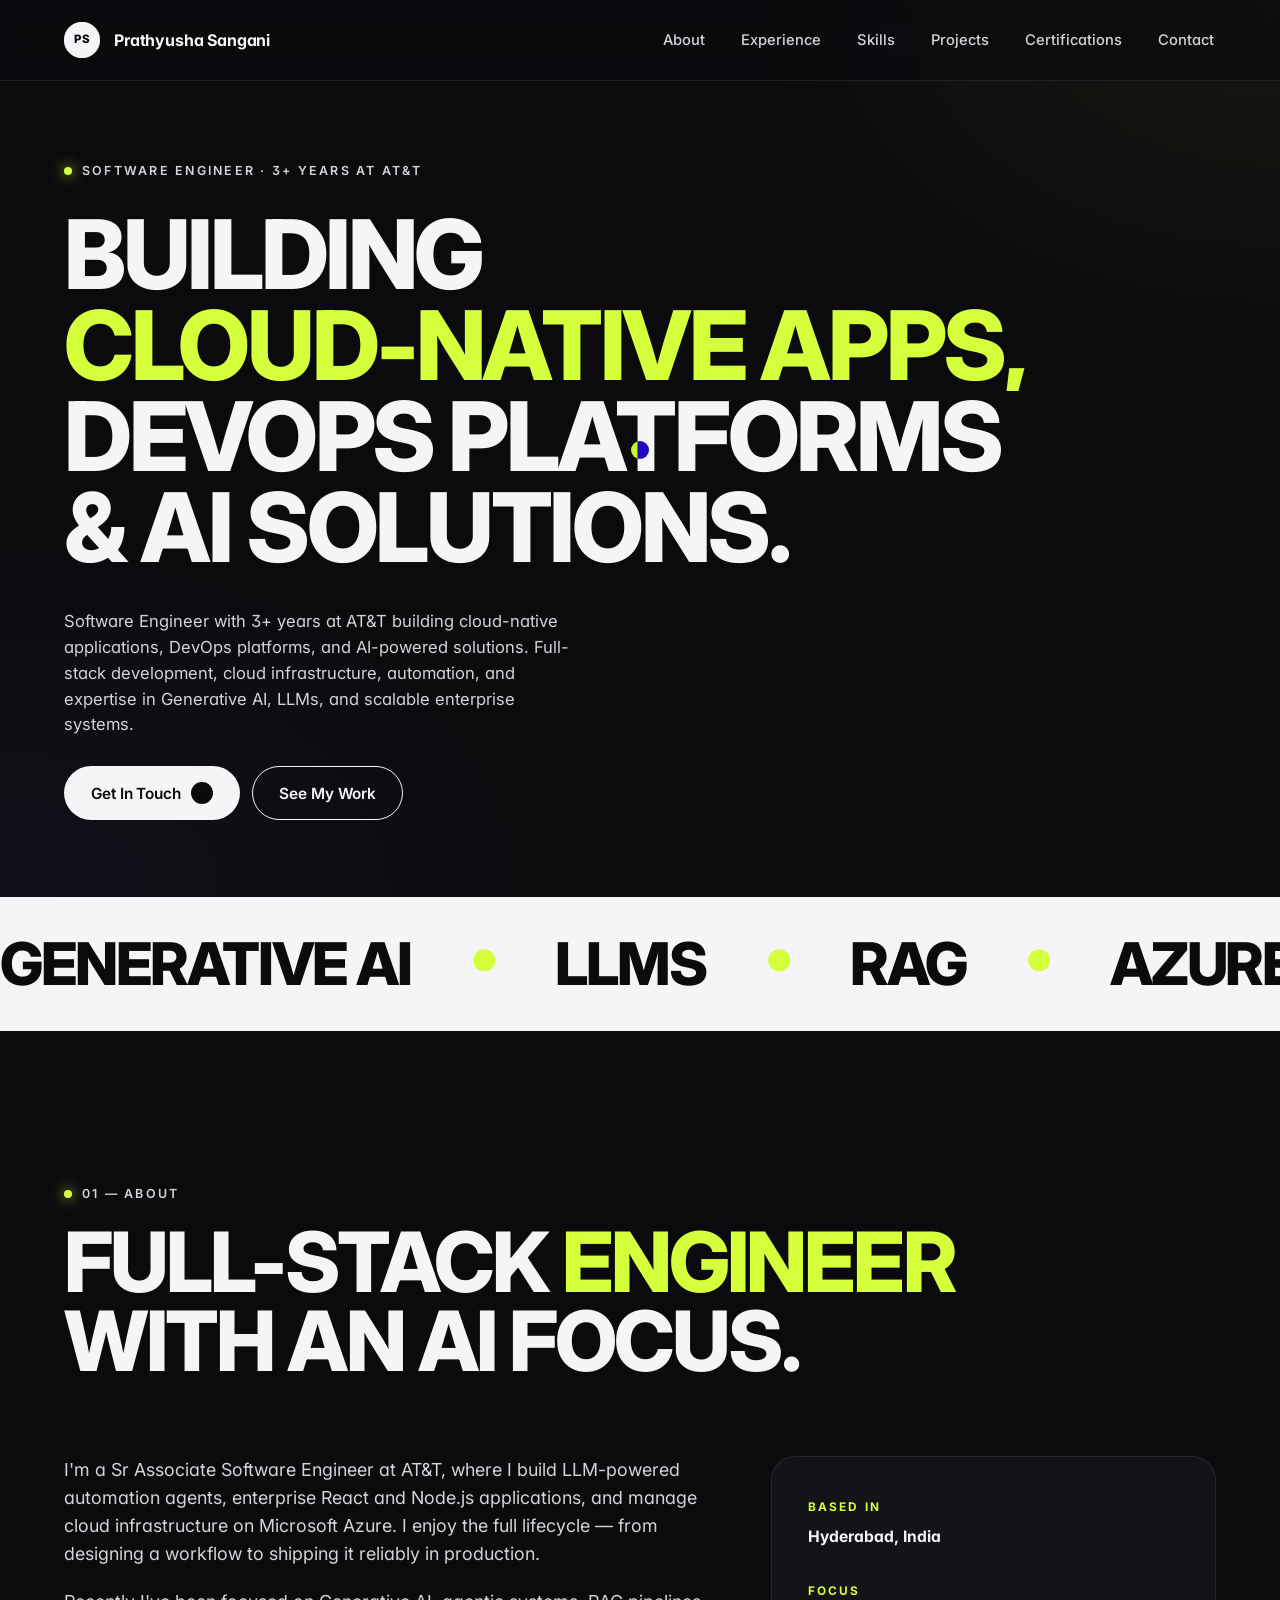
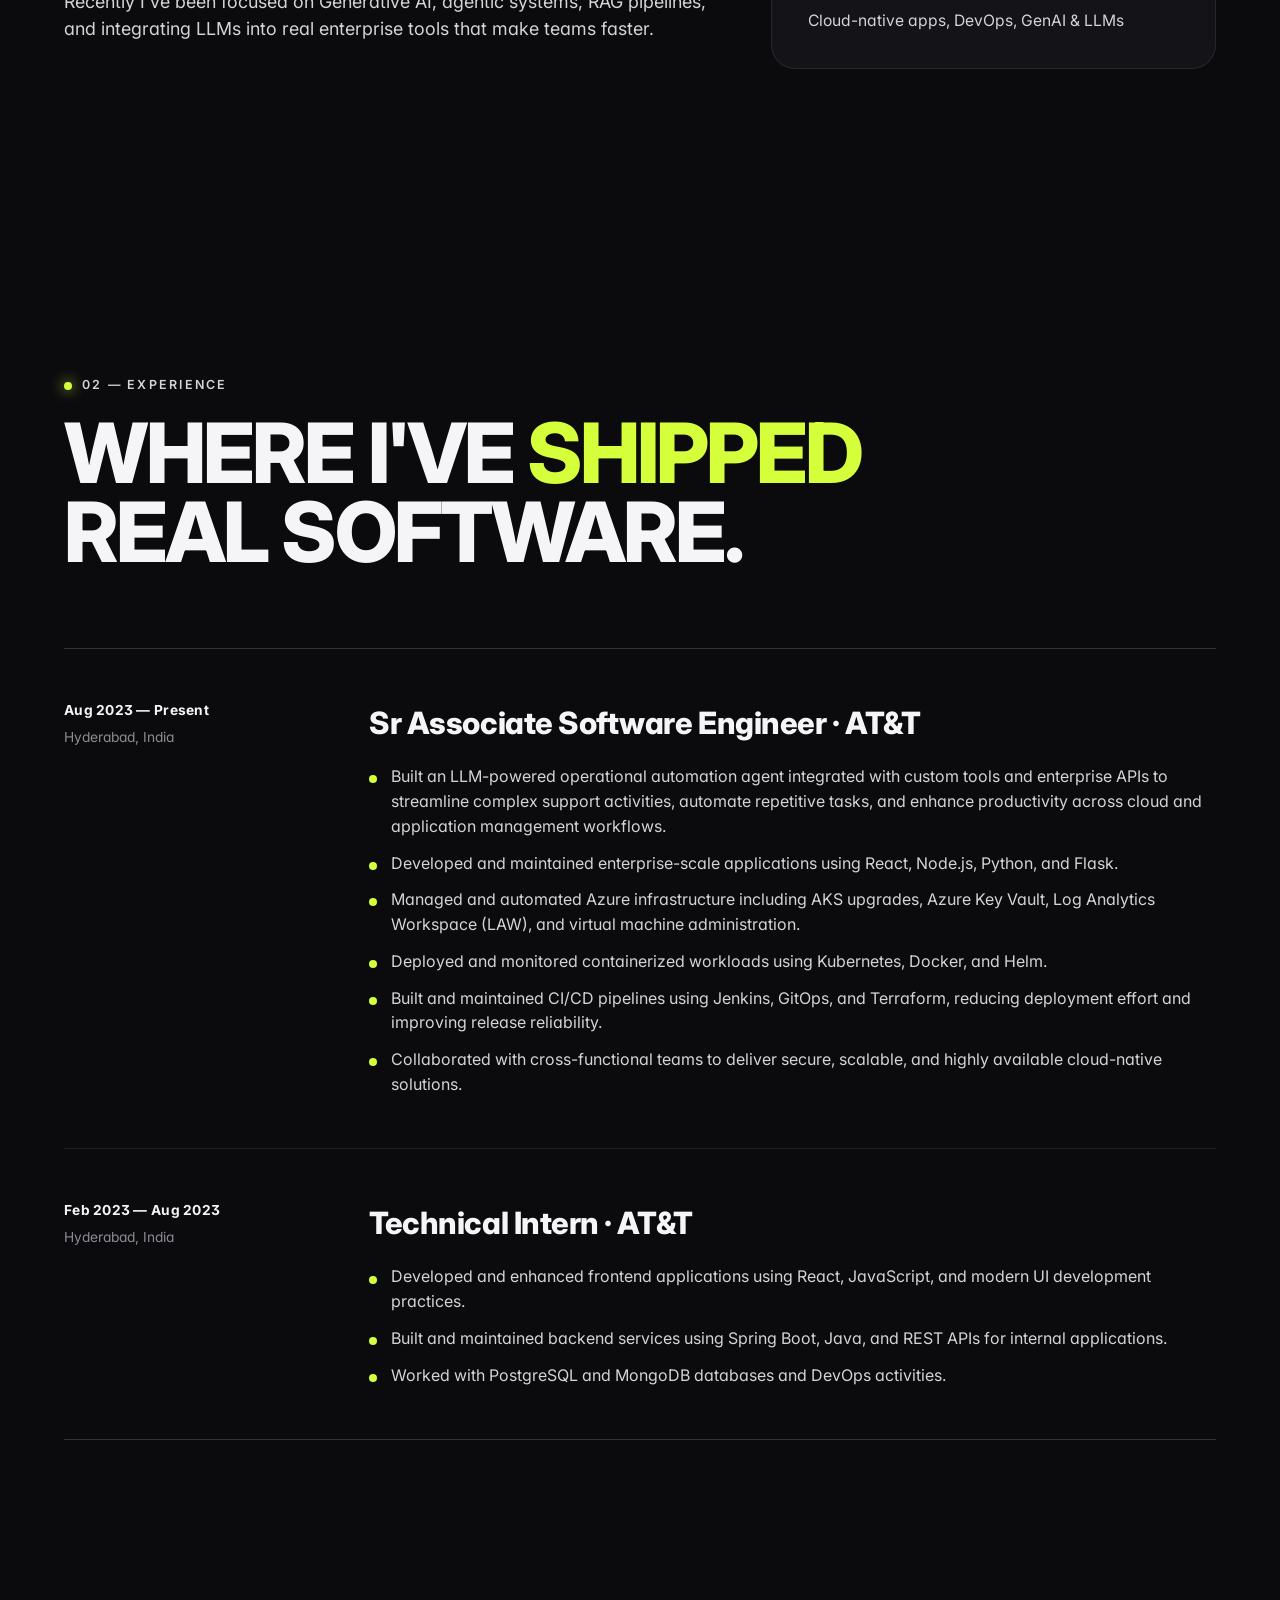
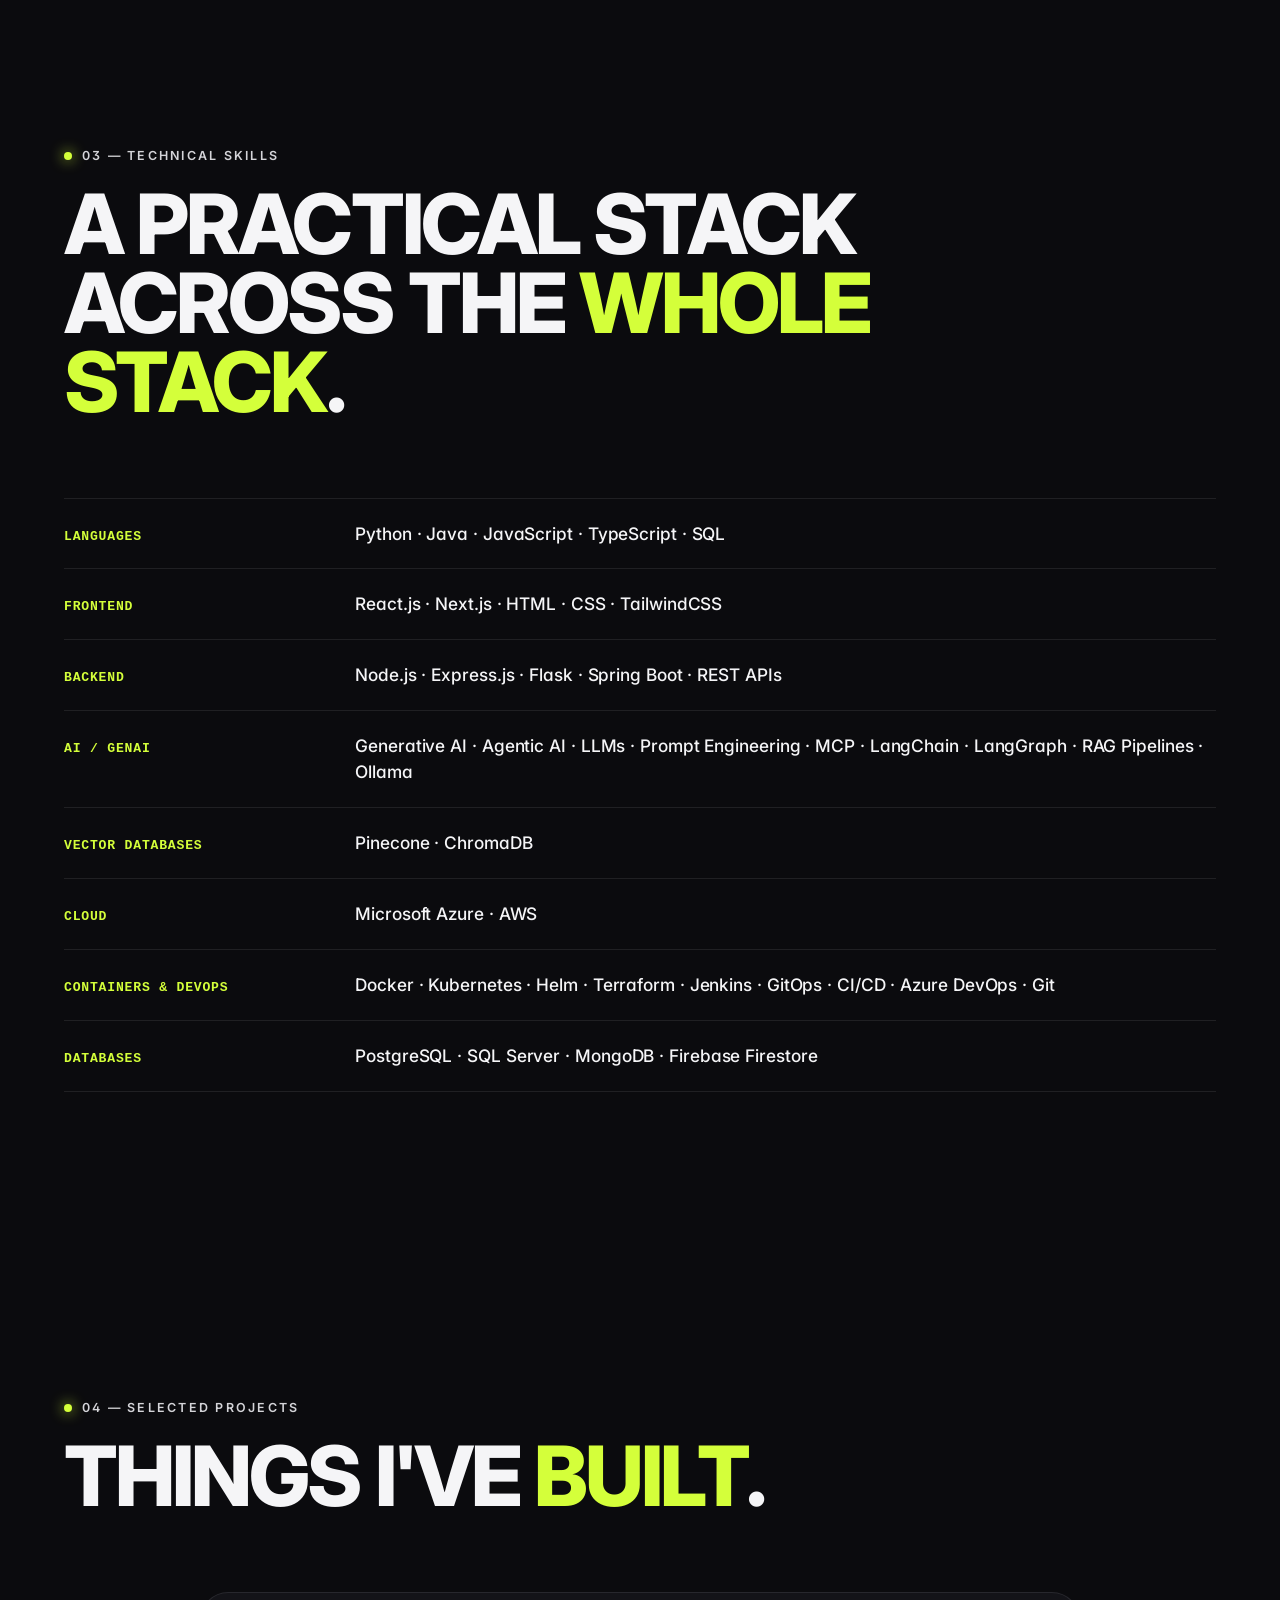
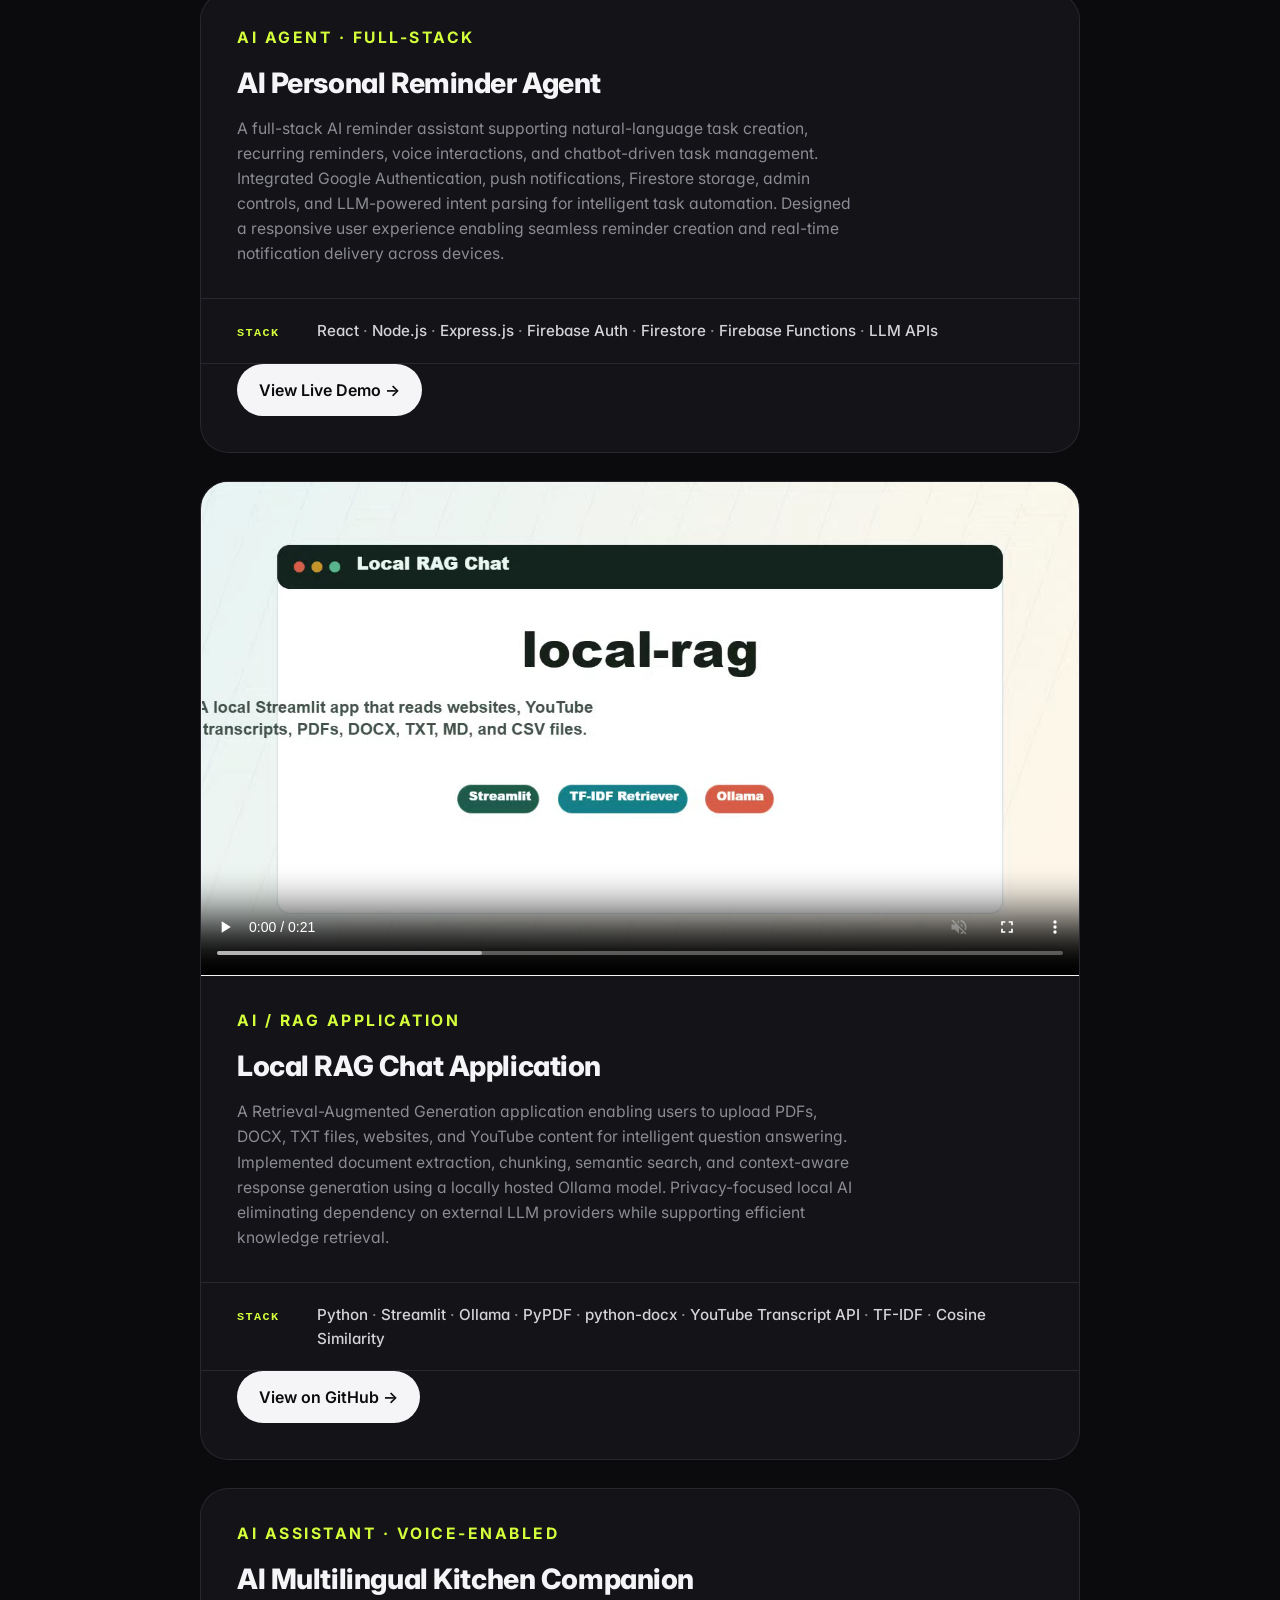
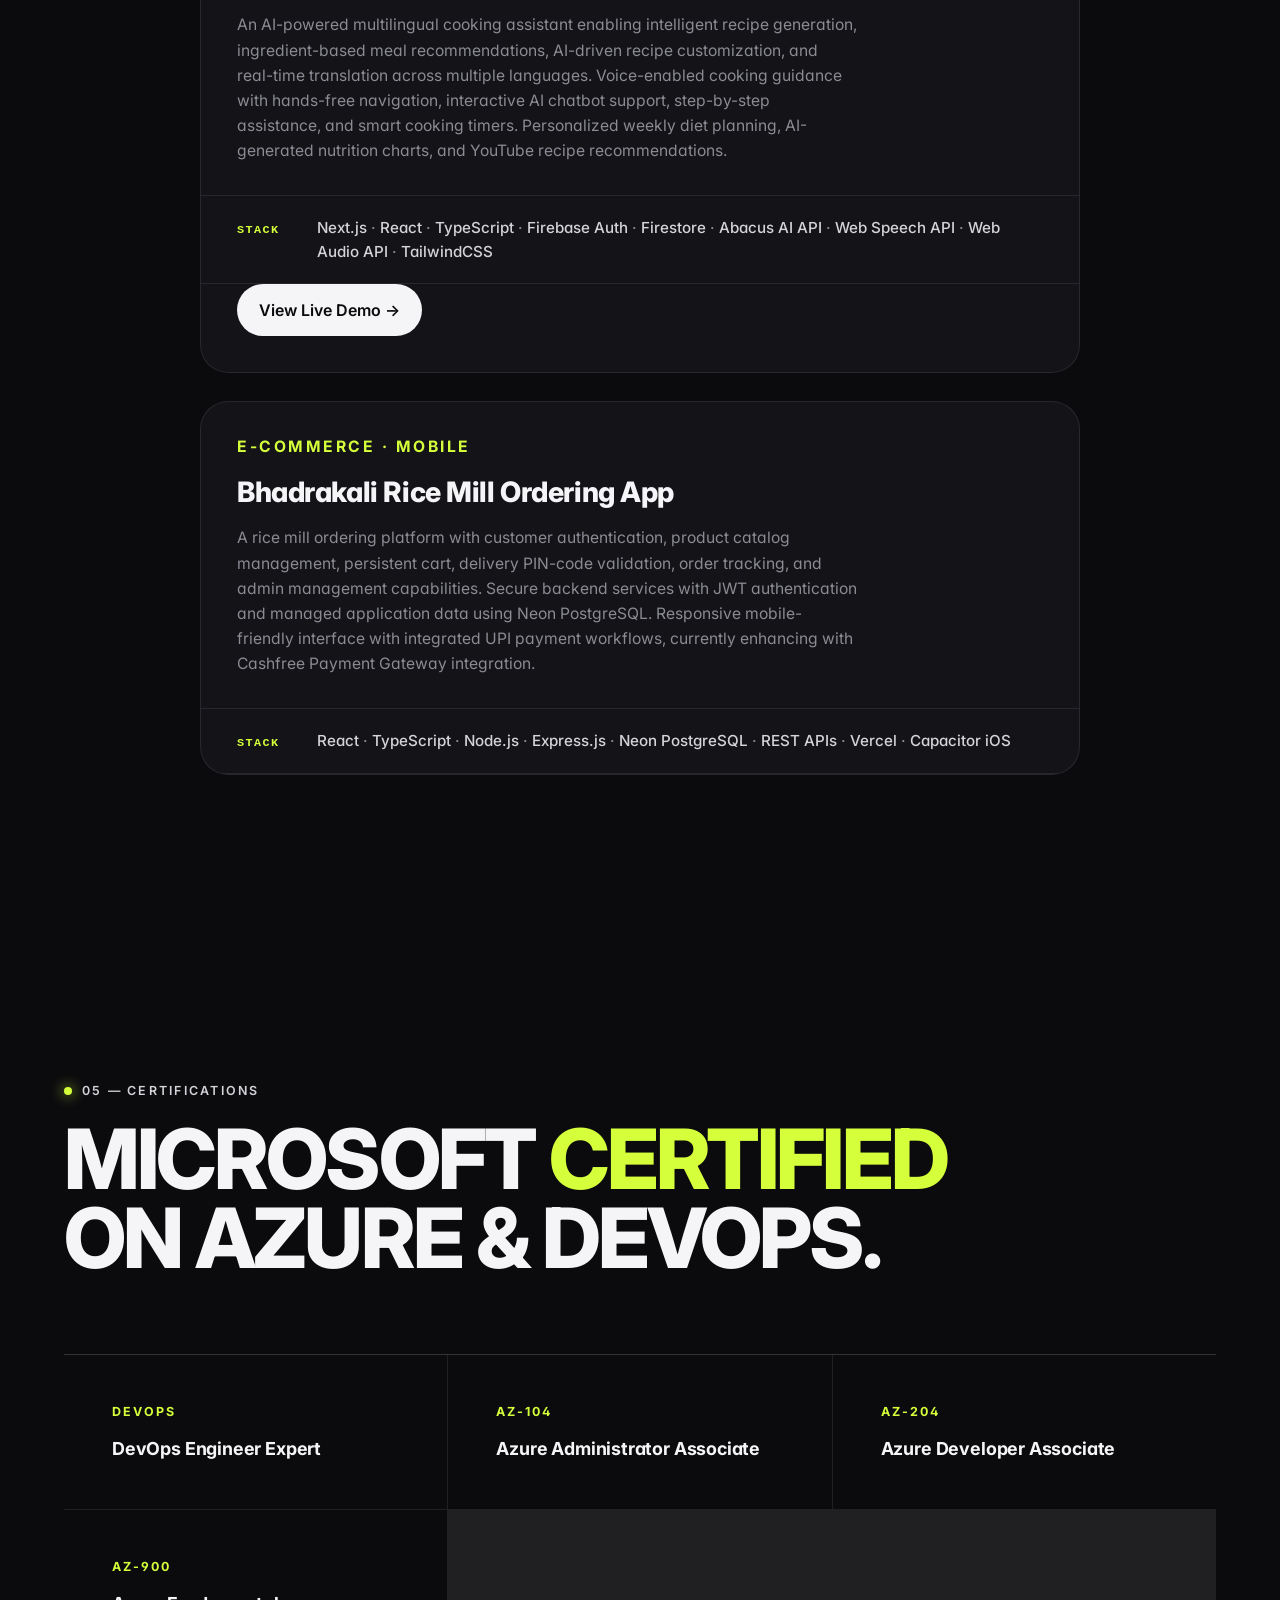
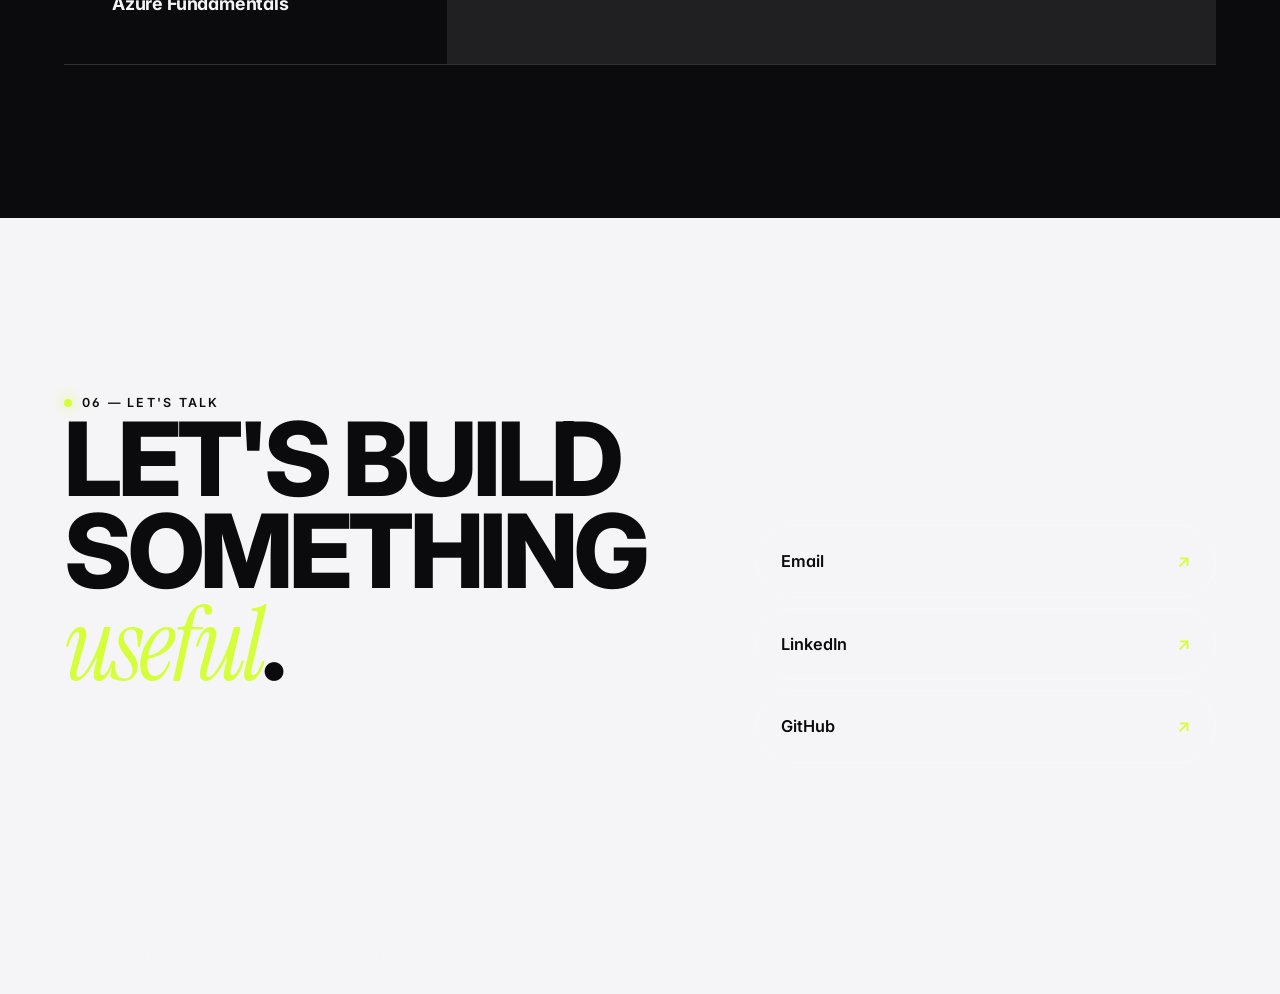
==== commit 933b7b61: "Add live demo link to AI Multilingual Kitchen Companion Points to https://prathyushasangani.github.i" ====
--- a/index.html
+++ b/index.html
@@ -230,6 +230,9 @@
             <div class="project-stack"><span class="stack-label">Stack</span><div class="stack-list">
               <span>Next.js</span><span>React</span><span>TypeScript</span><span>Firebase Auth</span><span>Firestore</span><span>Abacus AI API</span><span>Web Speech API</span><span>Web Audio API</span><span>TailwindCSS</span>
             </div></div>
+            <a class="project-link" href="https://prathyushasangani.github.io/moms-kitchen-app/" target="_blank" rel="noreferrer">
+              View Live Demo →
+            </a>
           </article>
 
           <article class="project-card reveal">
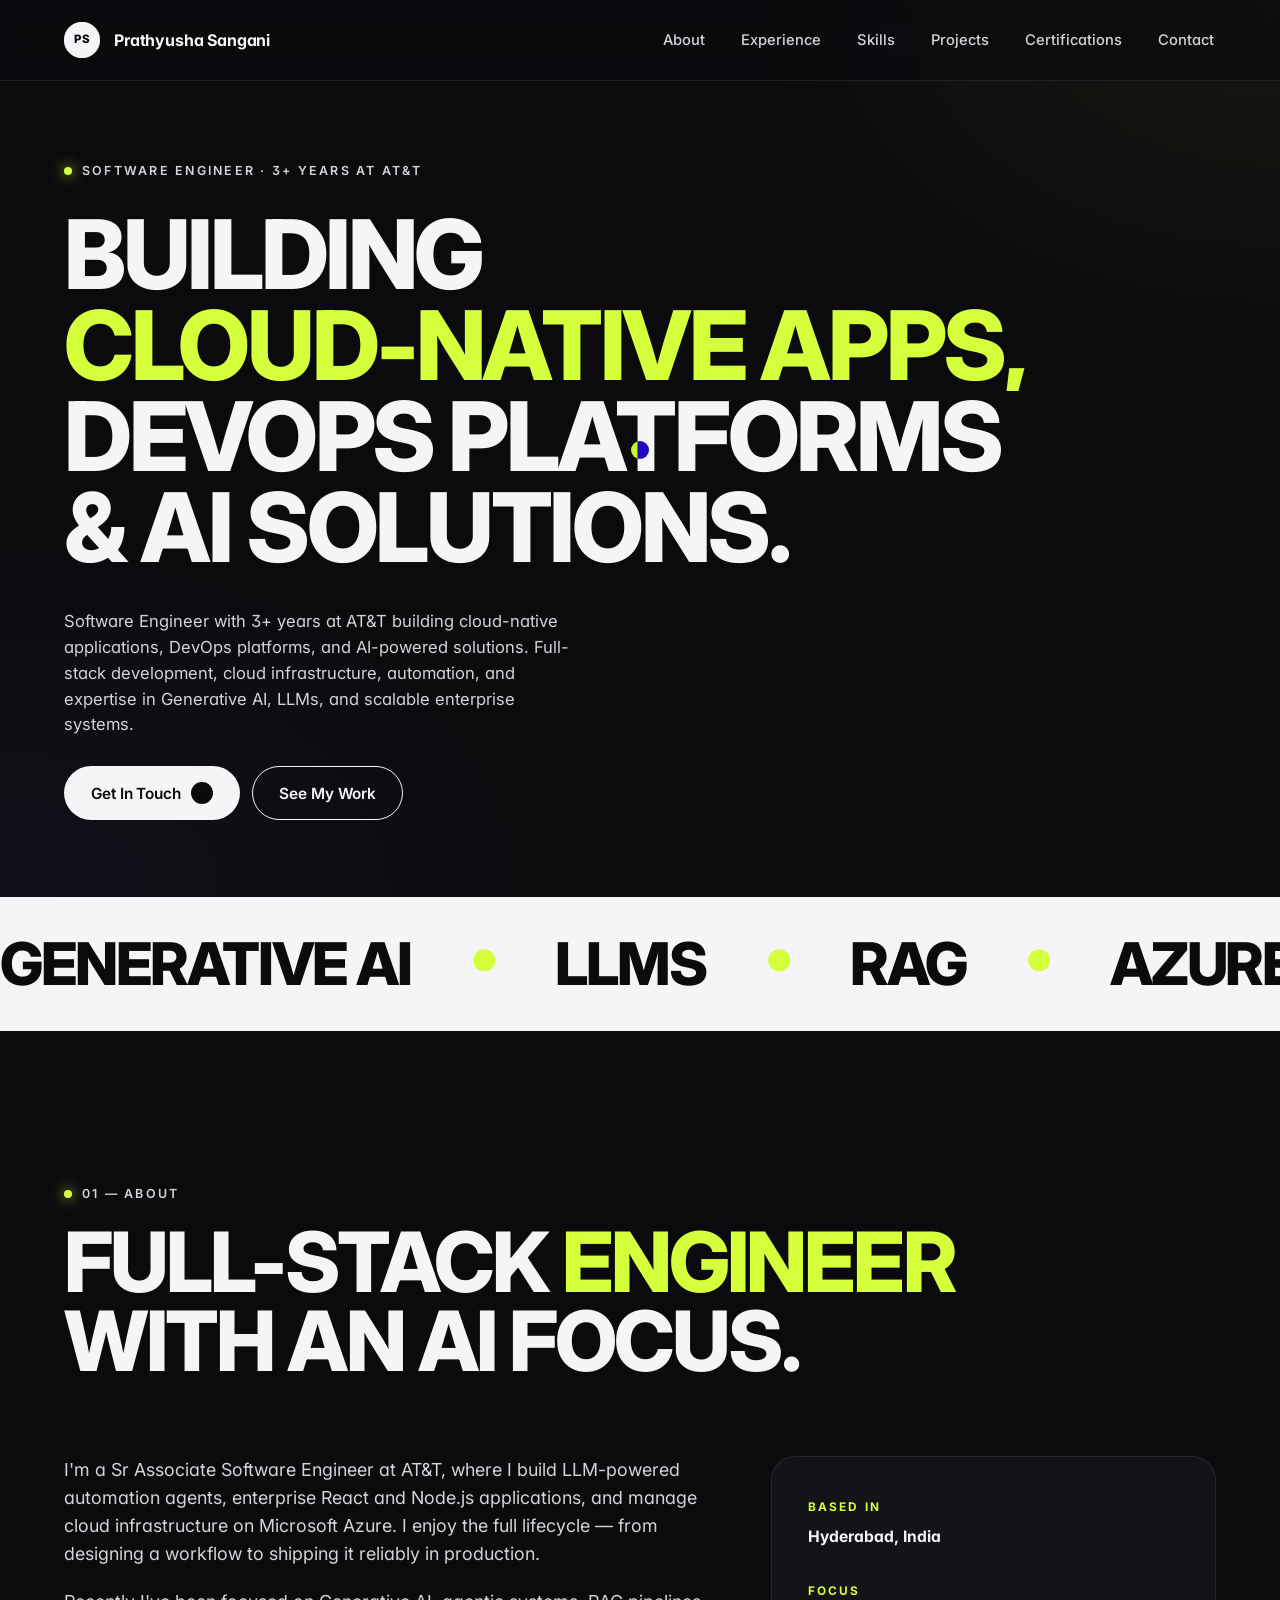
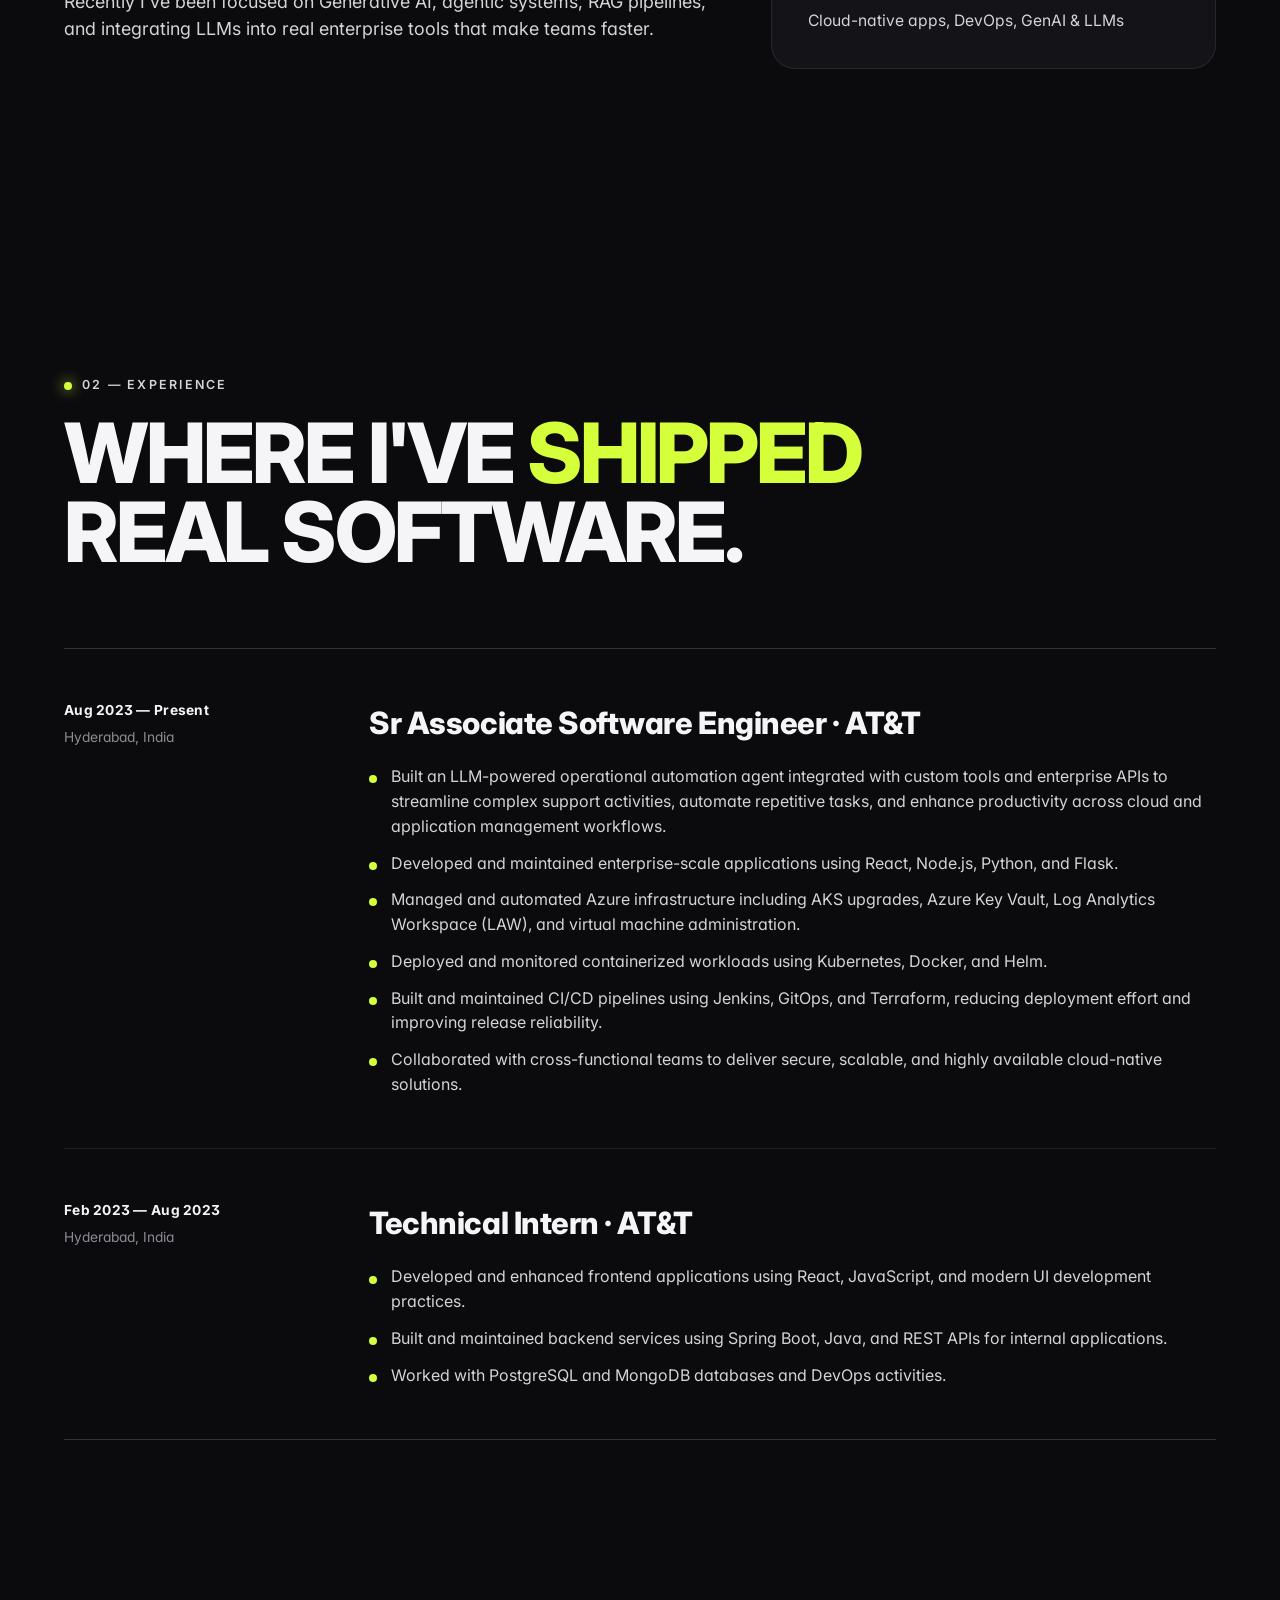
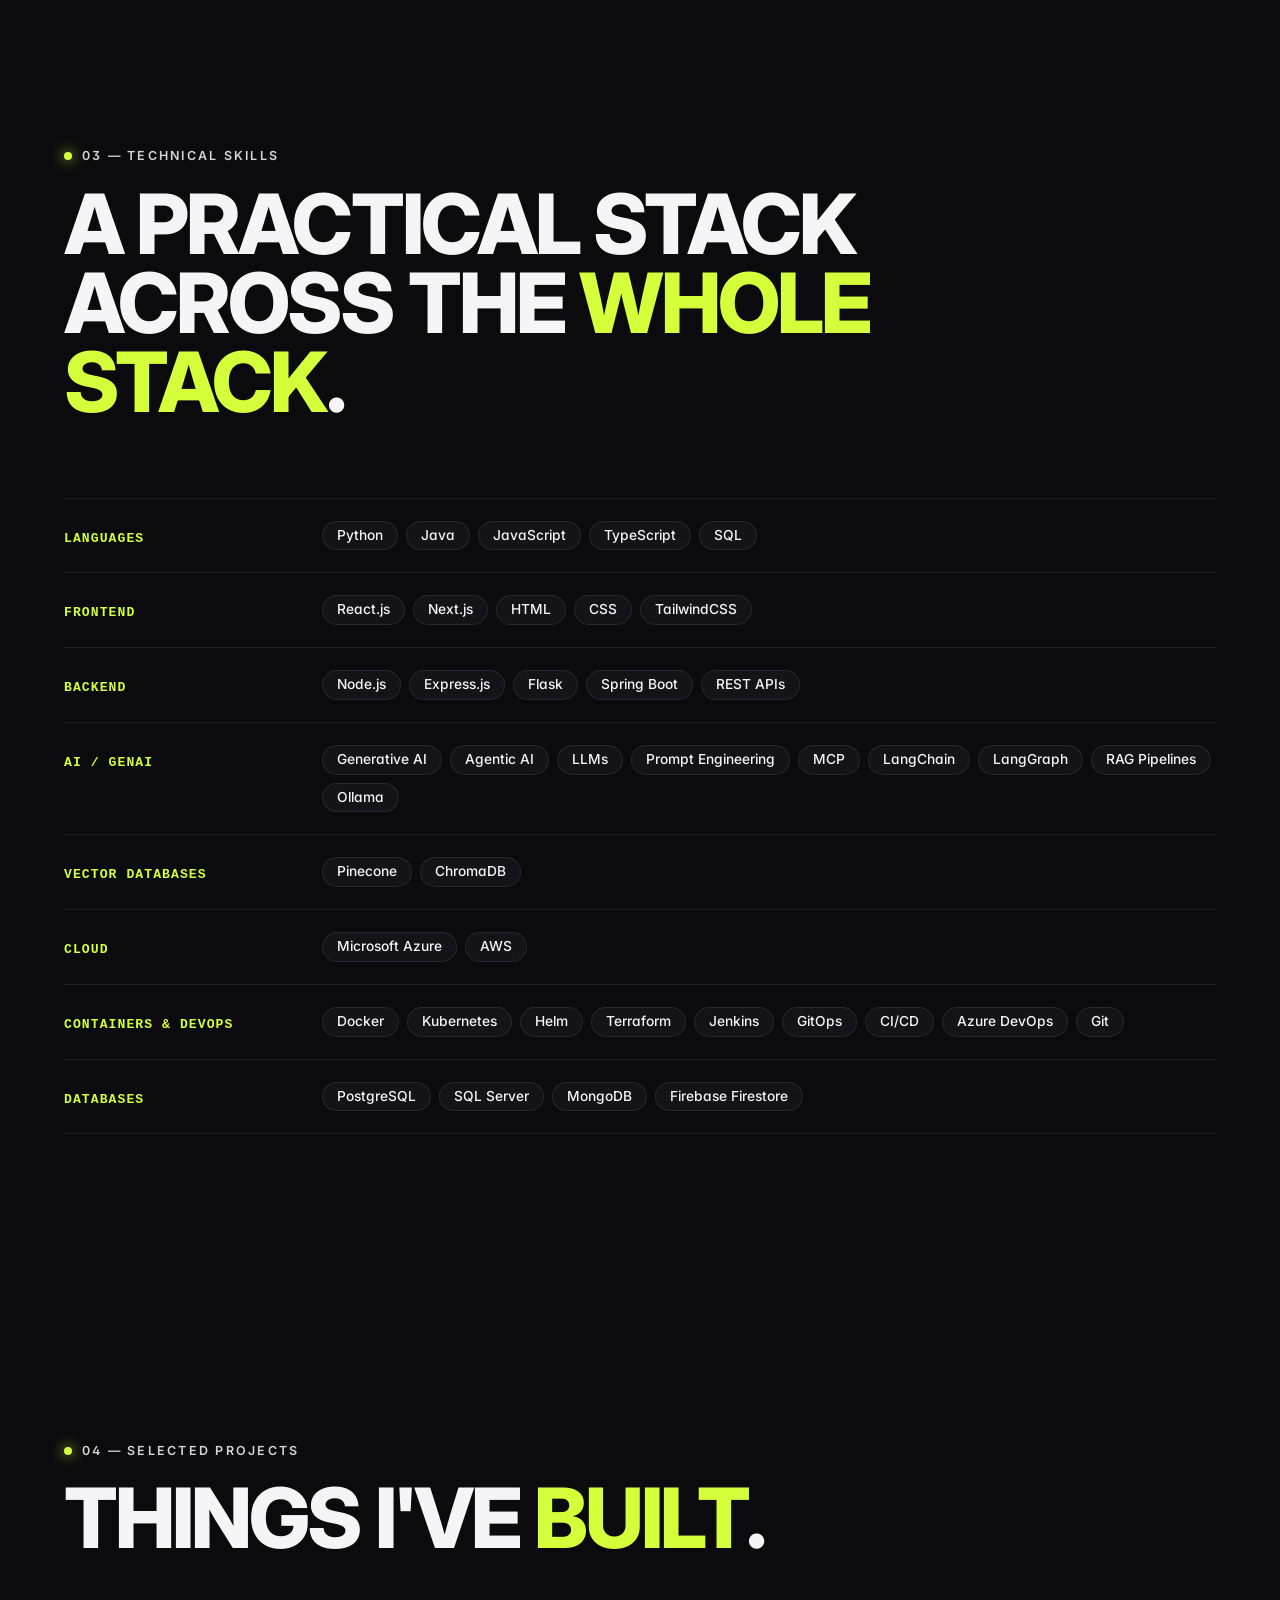
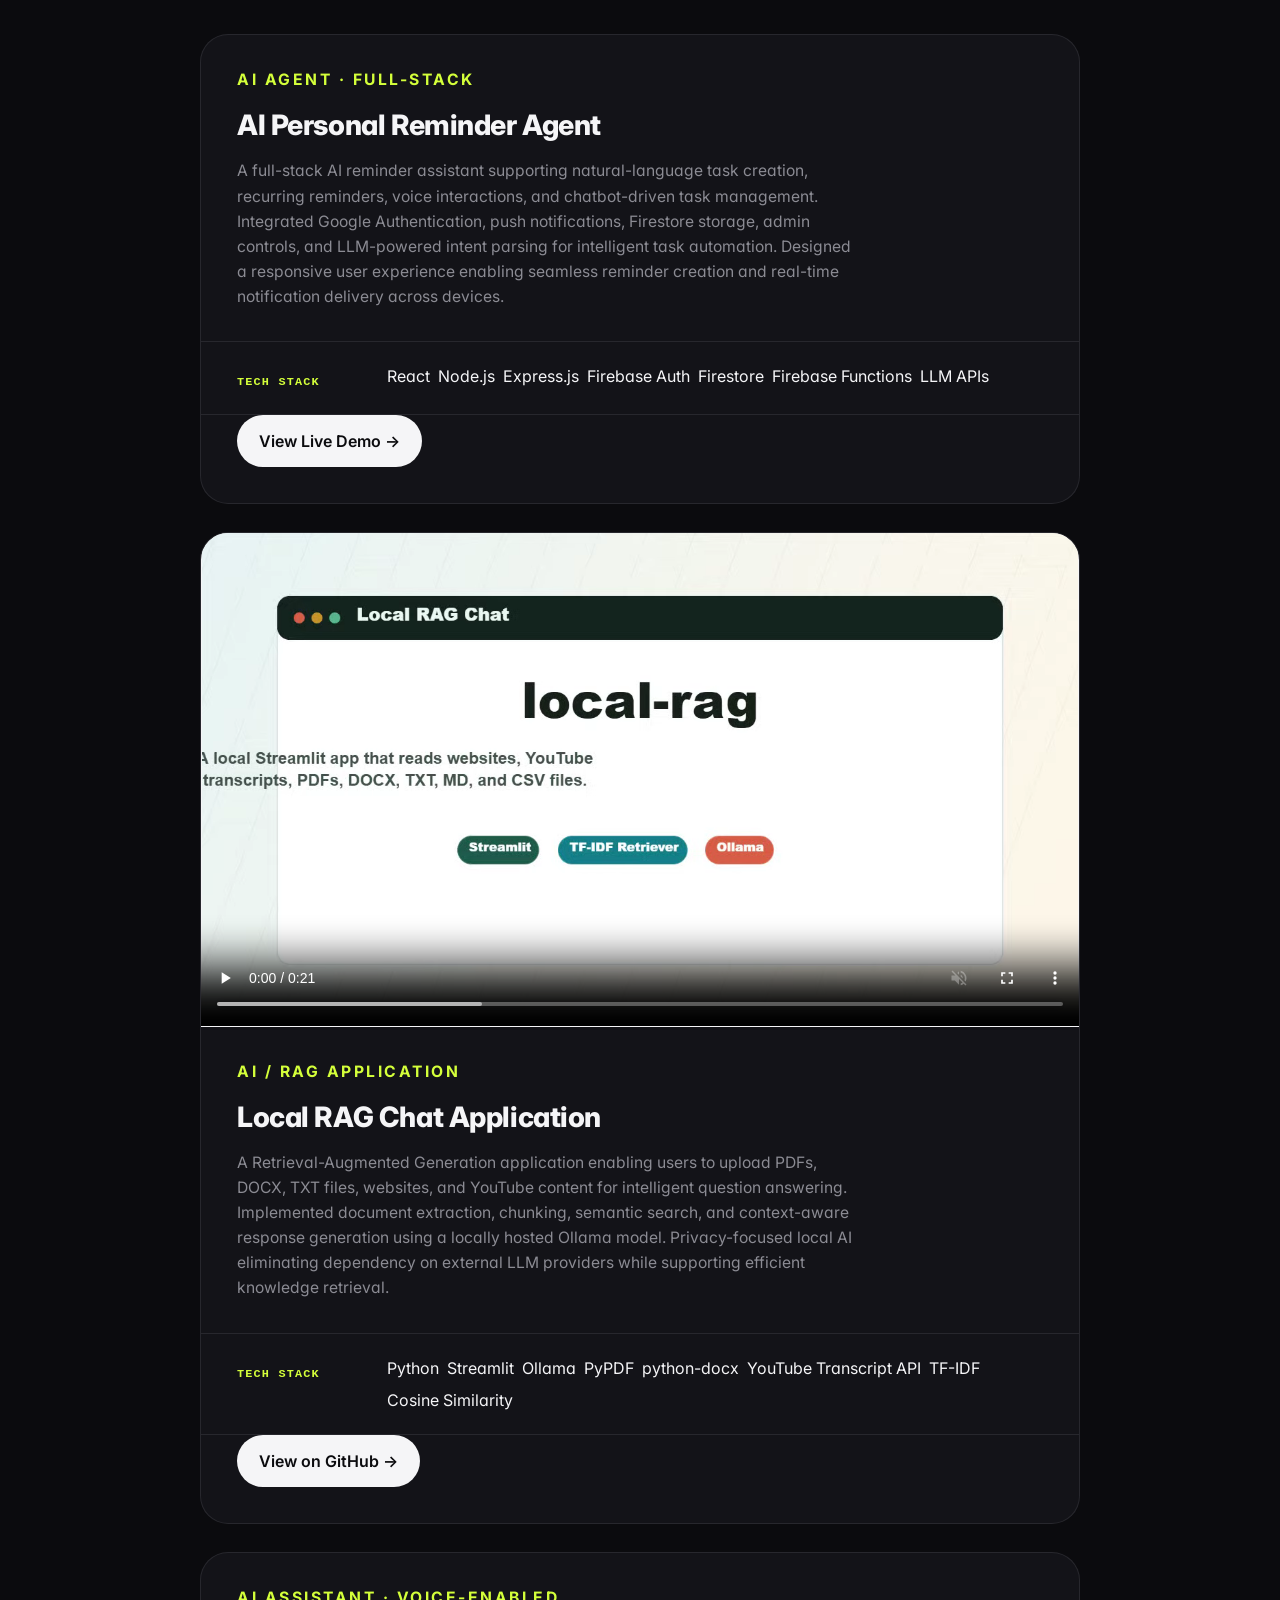
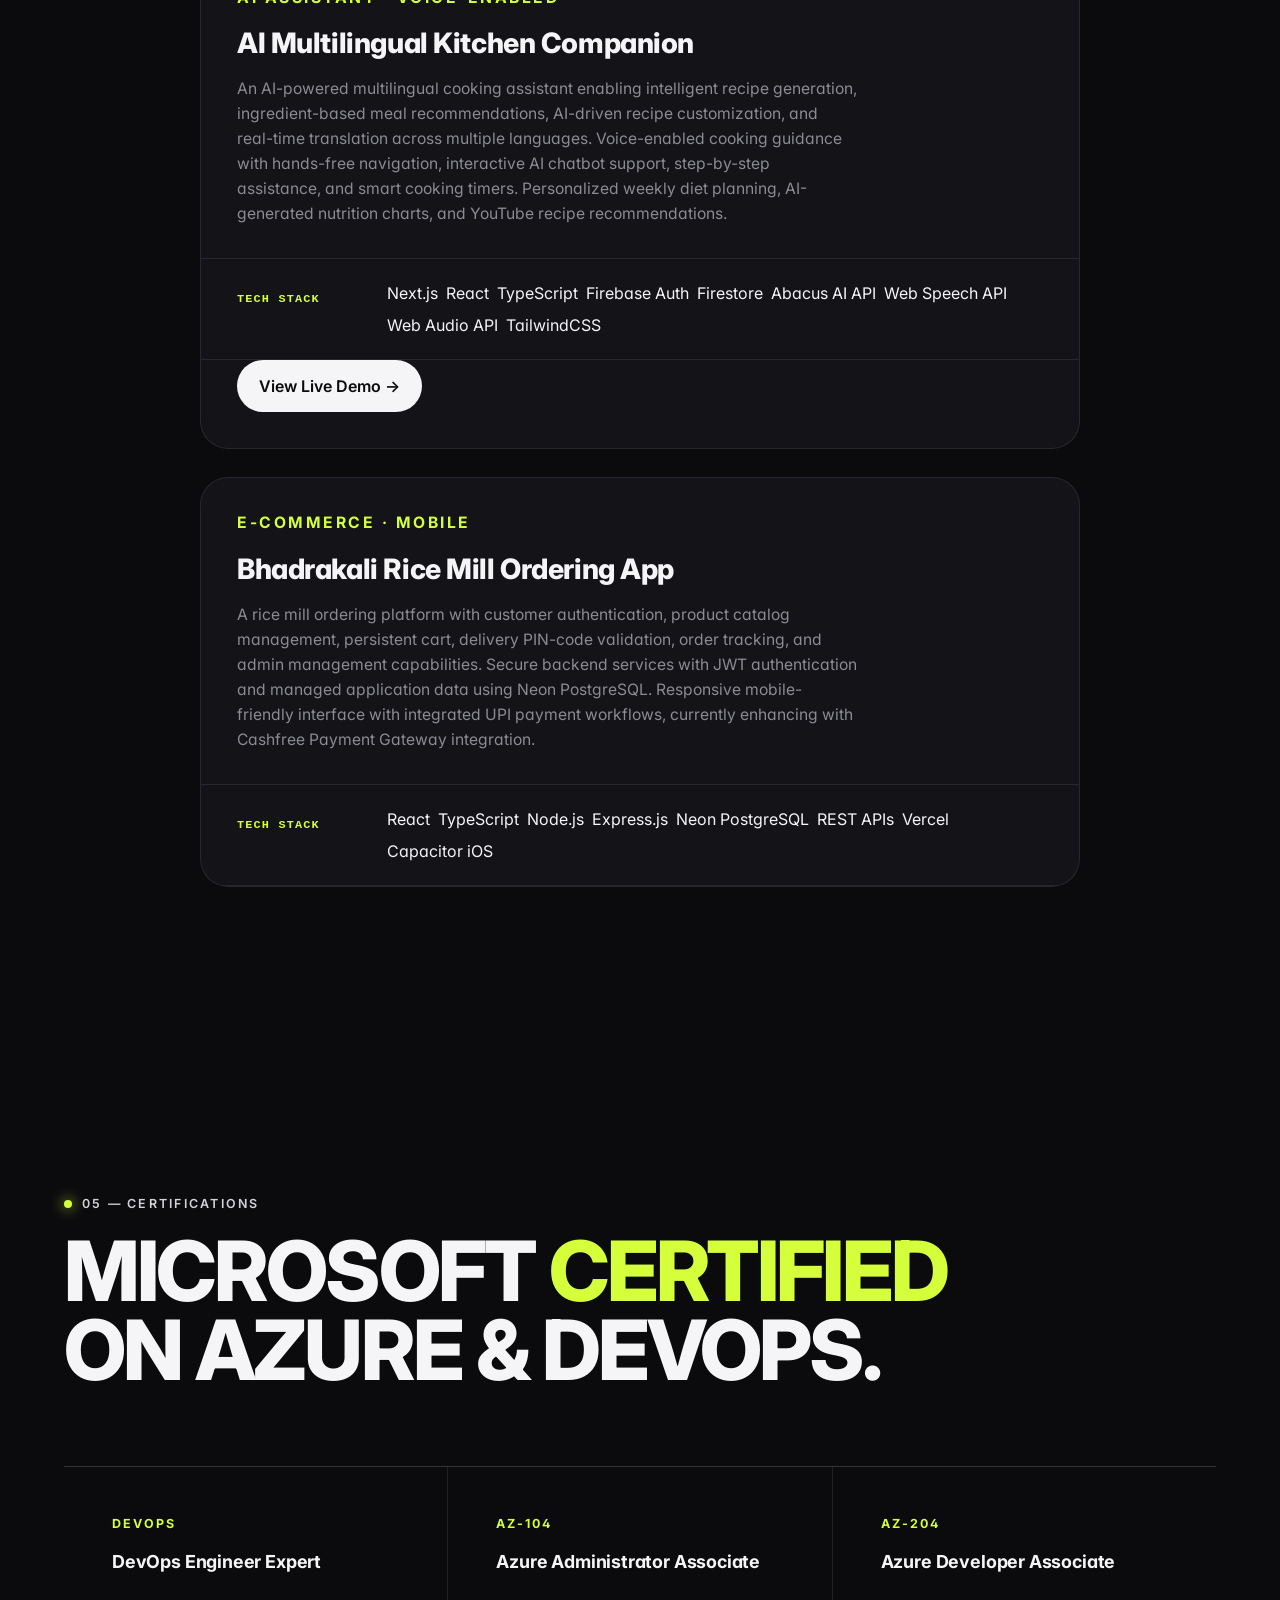
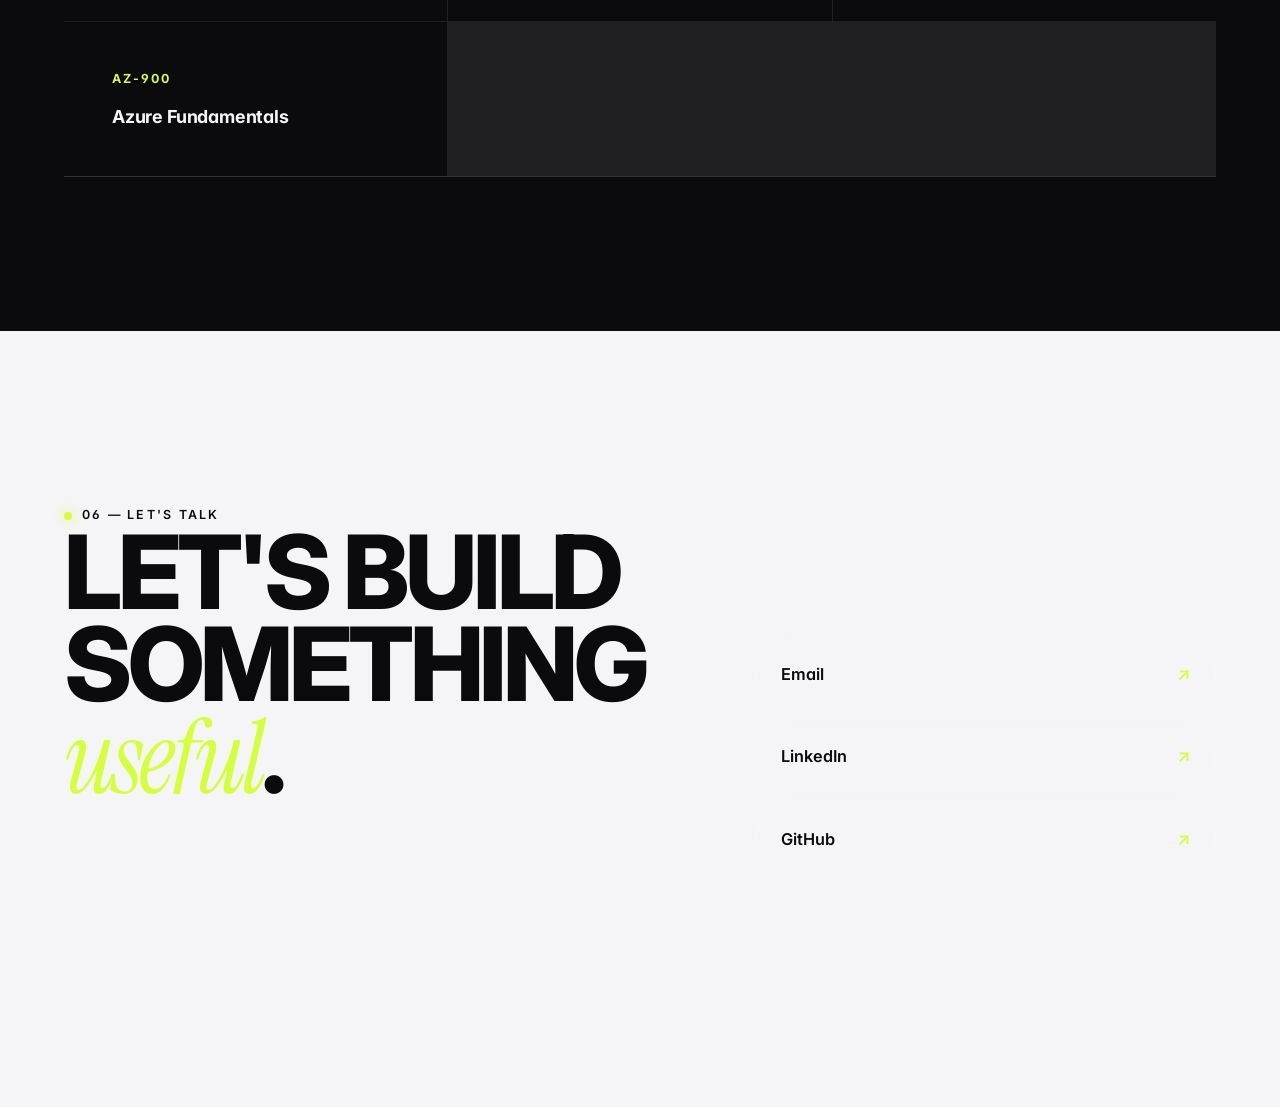
==== commit c31f34da: "Add brand-logo tech chips for skills and project stacks Replace inline dot-separated strings with a " ====
--- a/index.html
+++ b/index.html
@@ -150,14 +150,14 @@
           <h2>A practical stack<br>across the <span class="accent">whole stack</span>.</h2>
         </div>
         <div class="skills-table reveal">
-          <div class="skill-row"><span class="skill-cat">Languages</span><span class="skill-list">Python · Java · JavaScript · TypeScript · SQL</span></div>
-          <div class="skill-row"><span class="skill-cat">Frontend</span><span class="skill-list">React.js · Next.js · HTML · CSS · TailwindCSS</span></div>
-          <div class="skill-row"><span class="skill-cat">Backend</span><span class="skill-list">Node.js · Express.js · Flask · Spring Boot · REST APIs</span></div>
-          <div class="skill-row"><span class="skill-cat">AI / GenAI</span><span class="skill-list">Generative AI · Agentic AI · LLMs · Prompt Engineering · MCP · LangChain · LangGraph · RAG Pipelines · Ollama</span></div>
-          <div class="skill-row"><span class="skill-cat">Vector Databases</span><span class="skill-list">Pinecone · ChromaDB</span></div>
-          <div class="skill-row"><span class="skill-cat">Cloud</span><span class="skill-list">Microsoft Azure · AWS</span></div>
-          <div class="skill-row"><span class="skill-cat">Containers &amp; DevOps</span><span class="skill-list">Docker · Kubernetes · Helm · Terraform · Jenkins · GitOps · CI/CD · Azure DevOps · Git</span></div>
-          <div class="skill-row"><span class="skill-cat">Databases</span><span class="skill-list">PostgreSQL · SQL Server · MongoDB · Firebase Firestore</span></div>
+          <div class="skill-row"><span class="skill-cat">Languages</span><div class="chips"><span class="chip">Python</span><span class="chip">Java</span><span class="chip">JavaScript</span><span class="chip">TypeScript</span><span class="chip">SQL</span></div></div>
+          <div class="skill-row"><span class="skill-cat">Frontend</span><div class="chips"><span class="chip">React.js</span><span class="chip">Next.js</span><span class="chip">HTML</span><span class="chip">CSS</span><span class="chip">TailwindCSS</span></div></div>
+          <div class="skill-row"><span class="skill-cat">Backend</span><div class="chips"><span class="chip">Node.js</span><span class="chip">Express.js</span><span class="chip">Flask</span><span class="chip">Spring Boot</span><span class="chip">REST APIs</span></div></div>
+          <div class="skill-row"><span class="skill-cat">AI / GenAI</span><div class="chips"><span class="chip">Generative AI</span><span class="chip">Agentic AI</span><span class="chip">LLMs</span><span class="chip">Prompt Engineering</span><span class="chip">MCP</span><span class="chip">LangChain</span><span class="chip">LangGraph</span><span class="chip">RAG Pipelines</span><span class="chip">Ollama</span></div></div>
+          <div class="skill-row"><span class="skill-cat">Vector Databases</span><div class="chips"><span class="chip">Pinecone</span><span class="chip">ChromaDB</span></div></div>
+          <div class="skill-row"><span class="skill-cat">Cloud</span><div class="chips"><span class="chip">Microsoft Azure</span><span class="chip">AWS</span></div></div>
+          <div class="skill-row"><span class="skill-cat">Containers &amp; DevOps</span><div class="chips"><span class="chip">Docker</span><span class="chip">Kubernetes</span><span class="chip">Helm</span><span class="chip">Terraform</span><span class="chip">Jenkins</span><span class="chip">GitOps</span><span class="chip">CI/CD</span><span class="chip">Azure DevOps</span><span class="chip">Git</span></div></div>
+          <div class="skill-row"><span class="skill-cat">Databases</span><div class="chips"><span class="chip">PostgreSQL</span><span class="chip">SQL Server</span><span class="chip">MongoDB</span><span class="chip">Firebase Firestore</span></div></div>
         </div>
       </section>
 
@@ -181,7 +181,7 @@
                 real-time notification delivery across devices.
               </p>
             </div>
-            <div class="project-stack"><span class="stack-label">Stack</span><div class="stack-list">
+            <div class="project-stack"><span class="stack-label">Tech Stack</span><div class="chips">
               <span>React</span><span>Node.js</span><span>Express.js</span><span>Firebase Auth</span><span>Firestore</span><span>Firebase Functions</span><span>LLM APIs</span>
             </div></div>
             <a class="project-link" href="https://personal-reminder-agent.vercel.app/" target="_blank" rel="noreferrer">
@@ -206,7 +206,7 @@
                 knowledge retrieval.
               </p>
             </div>
-            <div class="project-stack"><span class="stack-label">Stack</span><div class="stack-list">
+            <div class="project-stack"><span class="stack-label">Tech Stack</span><div class="chips">
               <span>Python</span><span>Streamlit</span><span>Ollama</span><span>PyPDF</span><span>python-docx</span><span>YouTube Transcript API</span><span>TF-IDF</span><span>Cosine Similarity</span>
             </div></div>
             <a class="project-link" href="https://github.com/prathyushasangani/local-rag" target="_blank" rel="noreferrer">
@@ -227,7 +227,7 @@
                 planning, AI-generated nutrition charts, and YouTube recipe recommendations.
               </p>
             </div>
-            <div class="project-stack"><span class="stack-label">Stack</span><div class="stack-list">
+            <div class="project-stack"><span class="stack-label">Tech Stack</span><div class="chips">
               <span>Next.js</span><span>React</span><span>TypeScript</span><span>Firebase Auth</span><span>Firestore</span><span>Abacus AI API</span><span>Web Speech API</span><span>Web Audio API</span><span>TailwindCSS</span>
             </div></div>
             <a class="project-link" href="https://prathyushasangani.github.io/moms-kitchen-app/" target="_blank" rel="noreferrer">
@@ -248,7 +248,7 @@
                 Cashfree Payment Gateway integration.
               </p>
             </div>
-            <div class="project-stack"><span class="stack-label">Stack</span><div class="stack-list">
+            <div class="project-stack"><span class="stack-label">Tech Stack</span><div class="chips">
               <span>React</span><span>TypeScript</span><span>Node.js</span><span>Express.js</span><span>Neon PostgreSQL</span><span>REST APIs</span><span>Vercel</span><span>Capacitor iOS</span>
             </div></div>
           </article>
--- a/styles.css
+++ b/styles.css
@@ -583,35 +583,66 @@
 
 .skill-row {
   display: grid;
-  grid-template-columns: minmax(180px, 240px) 1fr;
-  gap: clamp(20px, 4vw, 60px);
-  align-items: baseline;
+  grid-template-columns: minmax(160px, 210px) 1fr;
+  gap: clamp(20px, 4vw, 48px);
+  align-items: center;
   padding: 22px 0;
   border-bottom: 1px solid var(--line);
-  transition: background 0.3s ease, padding 0.3s ease;
+  transition: background 0.3s ease;
 }
 
 .skill-row:hover {
   background: linear-gradient(90deg, rgba(212, 255, 58, 0.04), transparent);
-  padding-inline: 16px;
 }
 
 .skill-cat {
   font-family: ui-monospace, "SFMono-Regular", Menlo, monospace;
   font-size: 0.82rem;
   font-weight: 600;
-  letter-spacing: 0.06em;
-  text-transform: uppercase;
-  color: var(--accent);
-}
-
-.skill-list {
-  font-size: clamp(1rem, 1.35vw, 1.2rem);
+  letter-spacing: 0.08em;
+  text-transform: uppercase;
+  color: var(--accent);
+  align-self: start;
+  padding-top: 8px;
+}
+
+/* Chip system — used in skills & project stacks */
+.chips {
+  display: flex;
+  flex-wrap: wrap;
+  gap: 8px;
+}
+
+.chip {
+  display: inline-flex;
+  align-items: center;
+  gap: 8px;
+  padding: 7px 14px 7px 10px;
+  border: 1px solid var(--line);
+  border-radius: 999px;
+  background: var(--paper);
+  color: var(--ink);
+  font-size: 0.86rem;
   font-weight: 500;
-  line-height: 1.5;
-  color: var(--ink);
-  letter-spacing: -0.005em;
-}
+  line-height: 1;
+  white-space: nowrap;
+  transition: transform 0.2s ease, border-color 0.2s ease, background 0.2s ease;
+}
+
+.chip:hover {
+  transform: translateY(-1px);
+  border-color: rgba(212, 255, 58, 0.45);
+  background: rgba(212, 255, 58, 0.06);
+}
+
+.chip img {
+  width: 18px;
+  height: 18px;
+  object-fit: contain;
+  flex-shrink: 0;
+}
+
+.chip.no-icon { padding-left: 14px; }
 
 .skill-panel {
   background: var(--bg);
@@ -753,10 +784,10 @@
 /* New: inline stack line */
 .project-stack {
   display: grid;
-  grid-template-columns: minmax(60px, auto) 1fr;
+  grid-template-columns: minmax(96px, 130px) 1fr;
   gap: 20px;
-  align-items: baseline;
-  padding: 20px clamp(24px, 3vw, 36px);
+  align-items: start;
+  padding: 22px clamp(24px, 3vw, 36px);
   border-top: 1px solid var(--line);
   border-bottom: 1px solid var(--line);
 }
@@ -765,21 +796,10 @@
   font-family: ui-monospace, "SFMono-Regular", Menlo, monospace;
   font-size: 0.74rem;
   font-weight: 600;
-  letter-spacing: 0.12em;
-  text-transform: uppercase;
-  color: var(--accent);
-}
-
-.stack-list {
-  font-size: 0.95rem;
-  line-height: 1.55;
-  color: var(--ink-soft);
-  font-weight: 500;
-}
-
-.stack-list span:not(:last-child)::after {
-  content: " · ";
-  color: var(--muted);
+  letter-spacing: 0.1em;
+  text-transform: uppercase;
+  color: var(--accent);
+  padding-top: 10px;
 }
 
 .project-link {
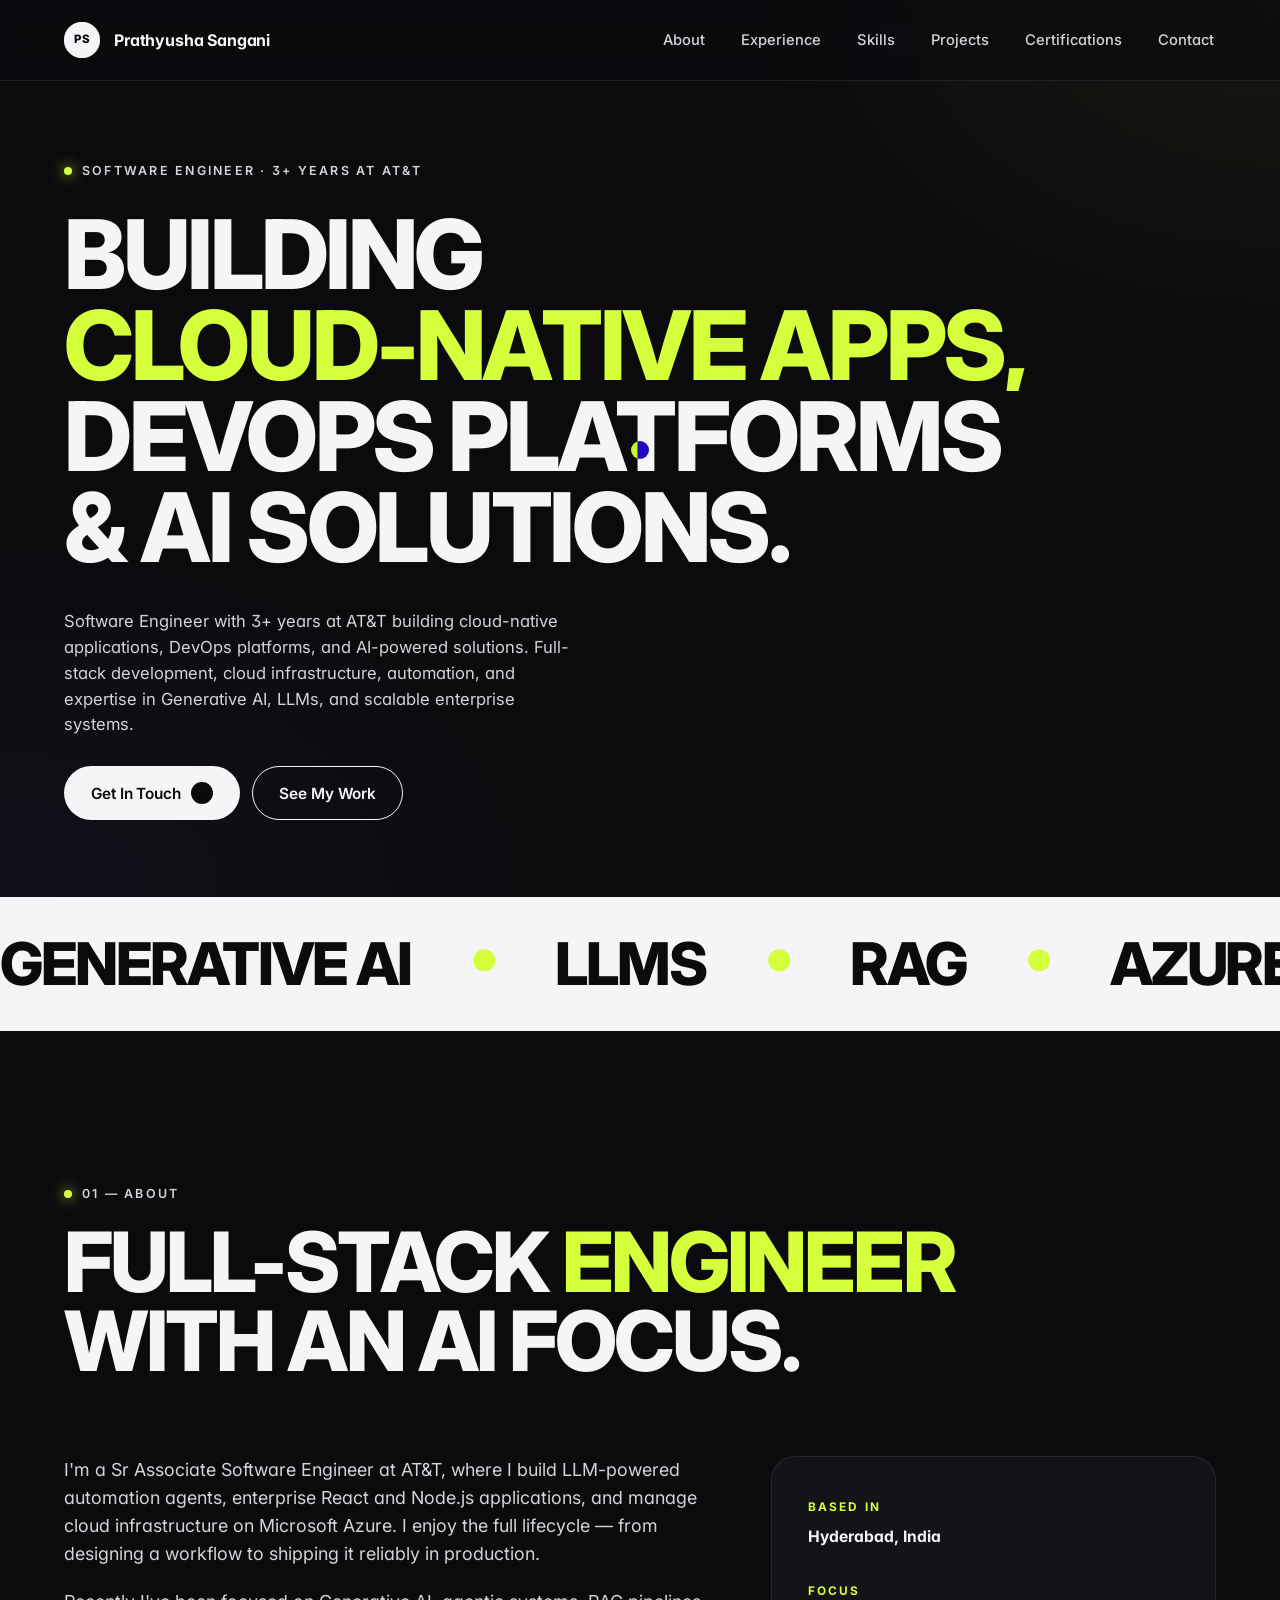
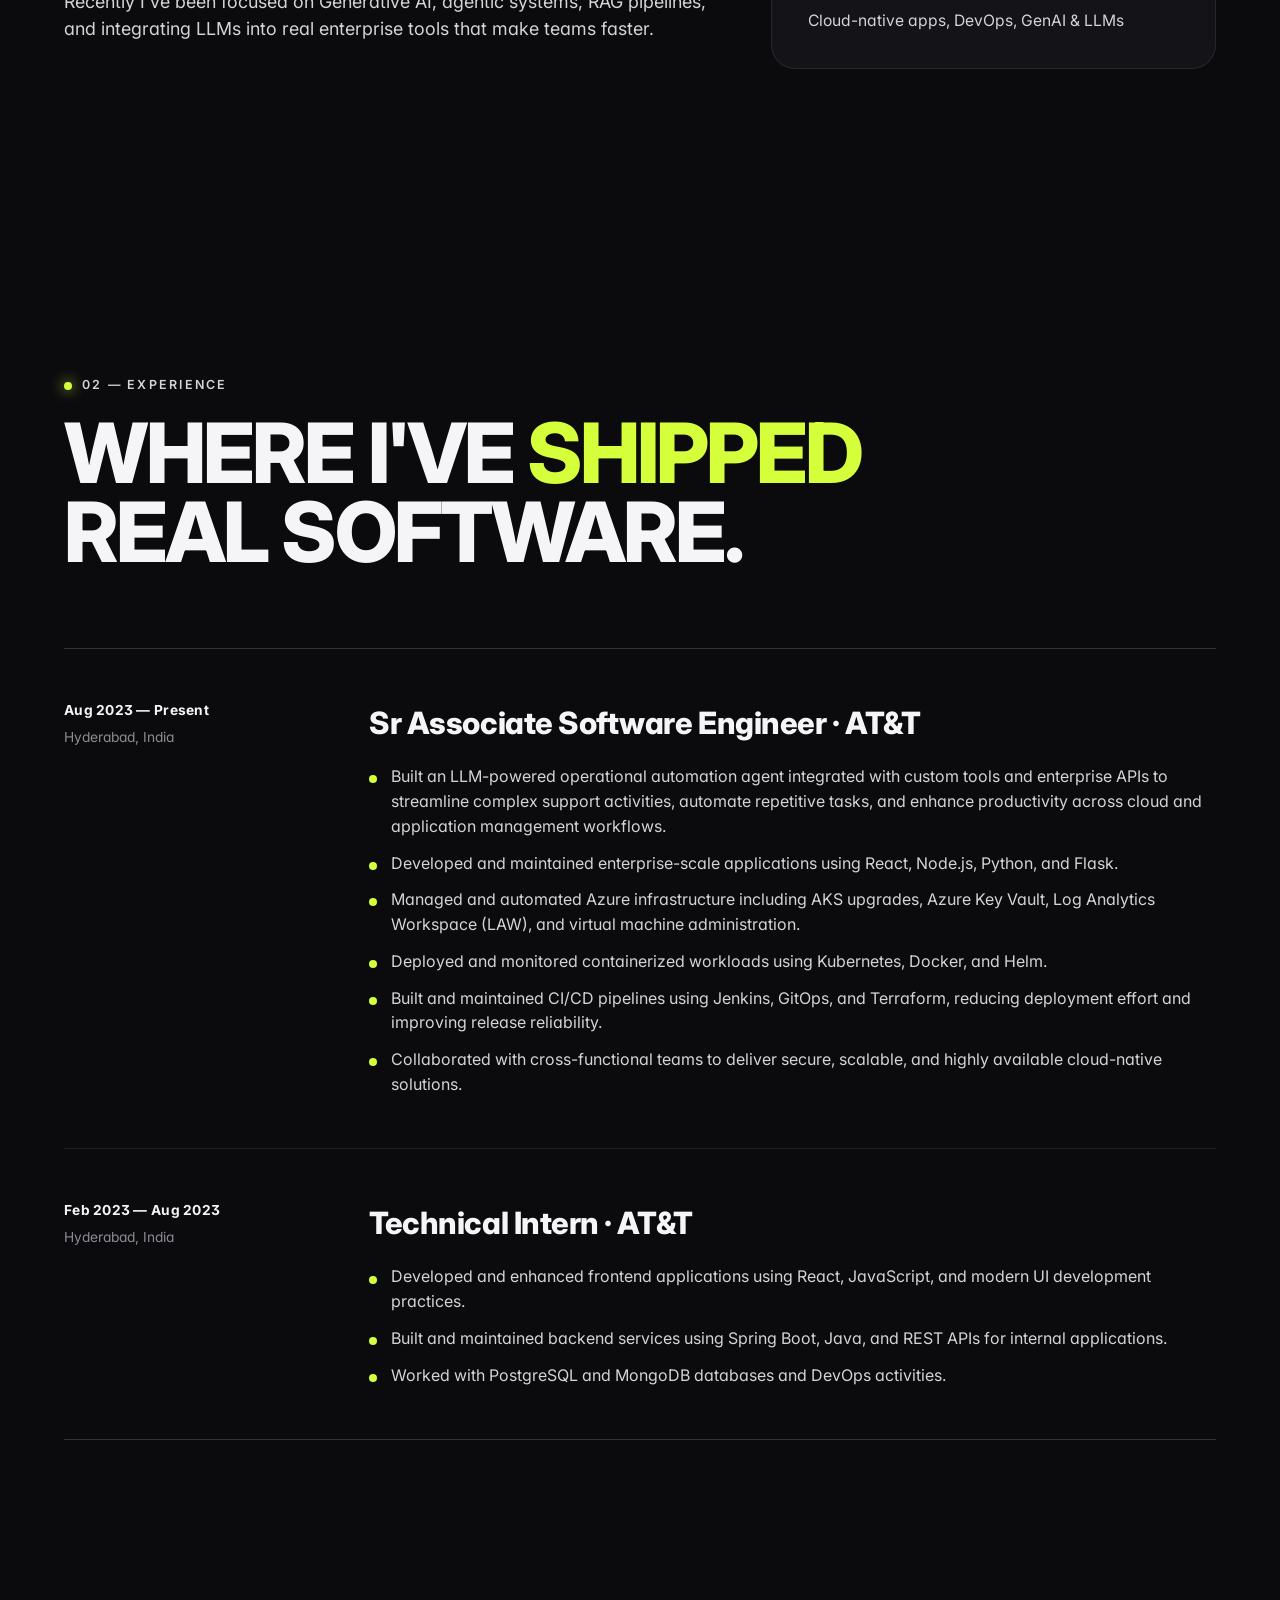
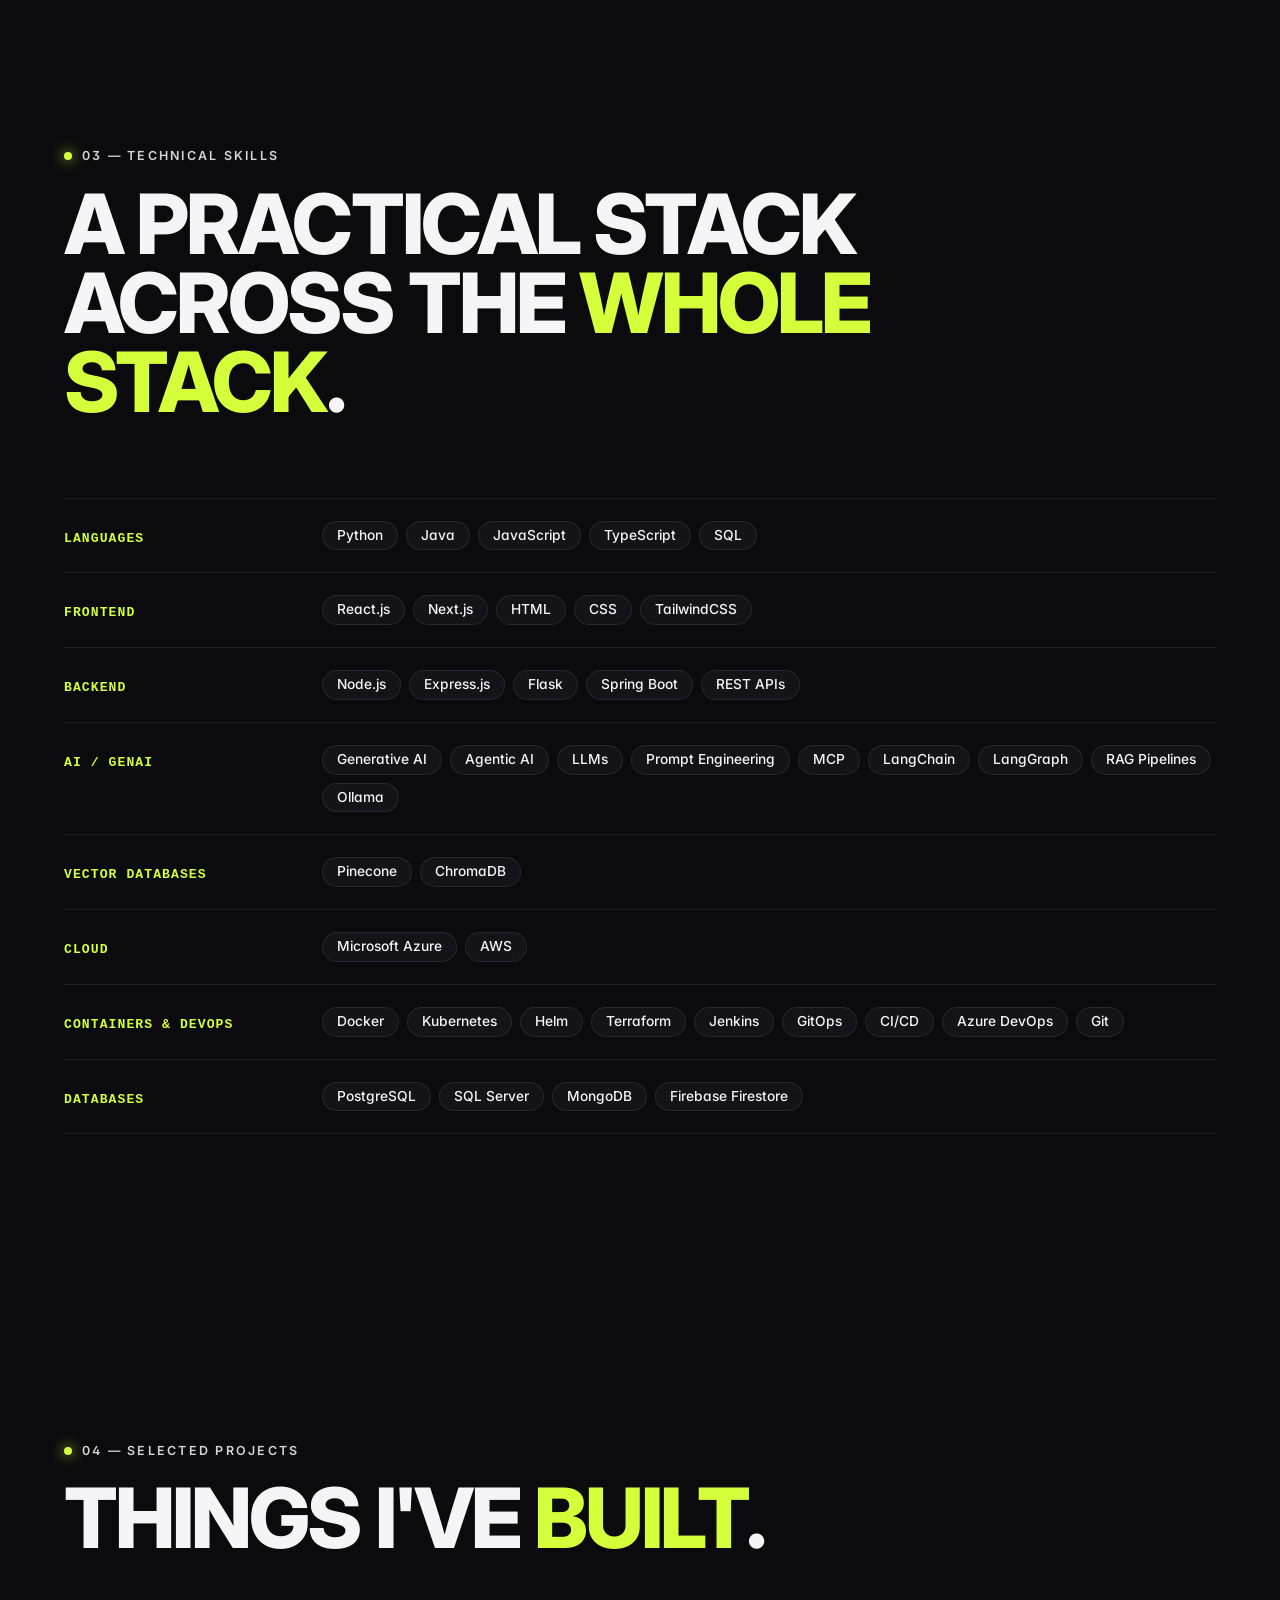
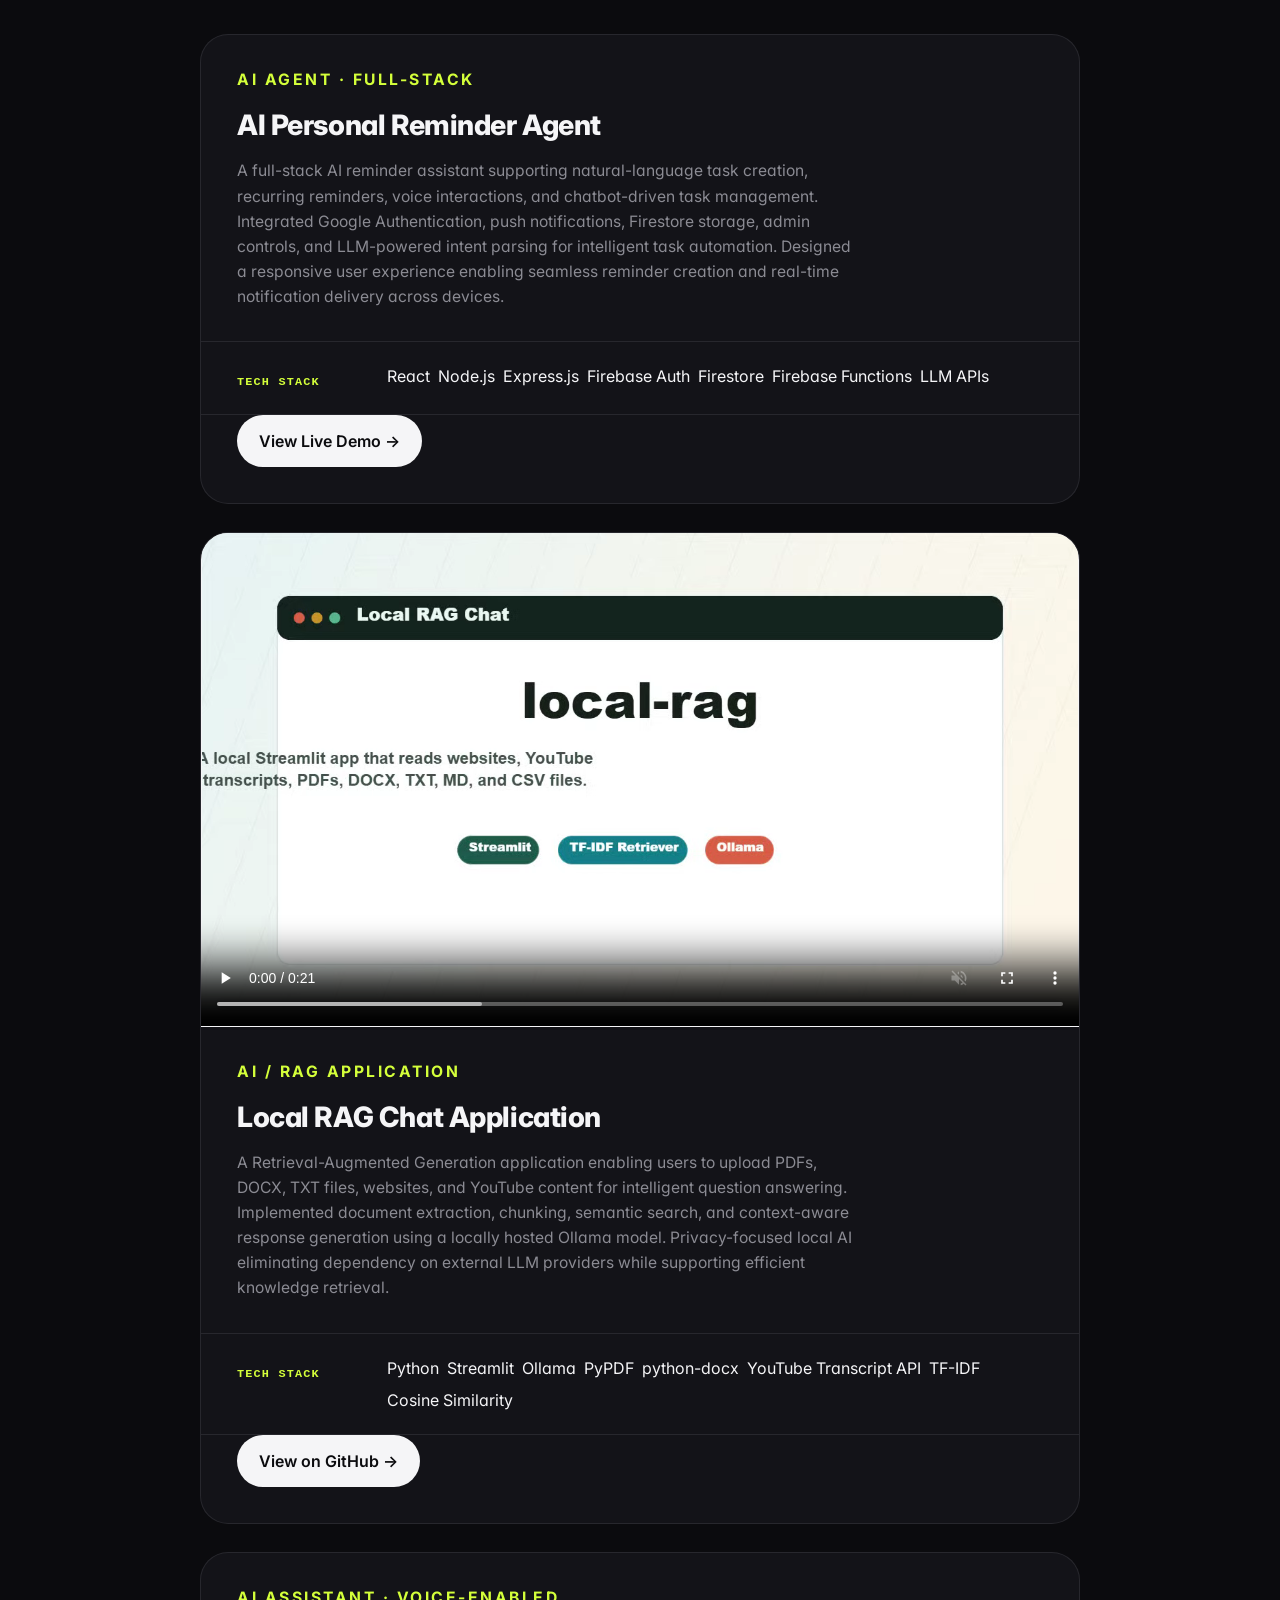
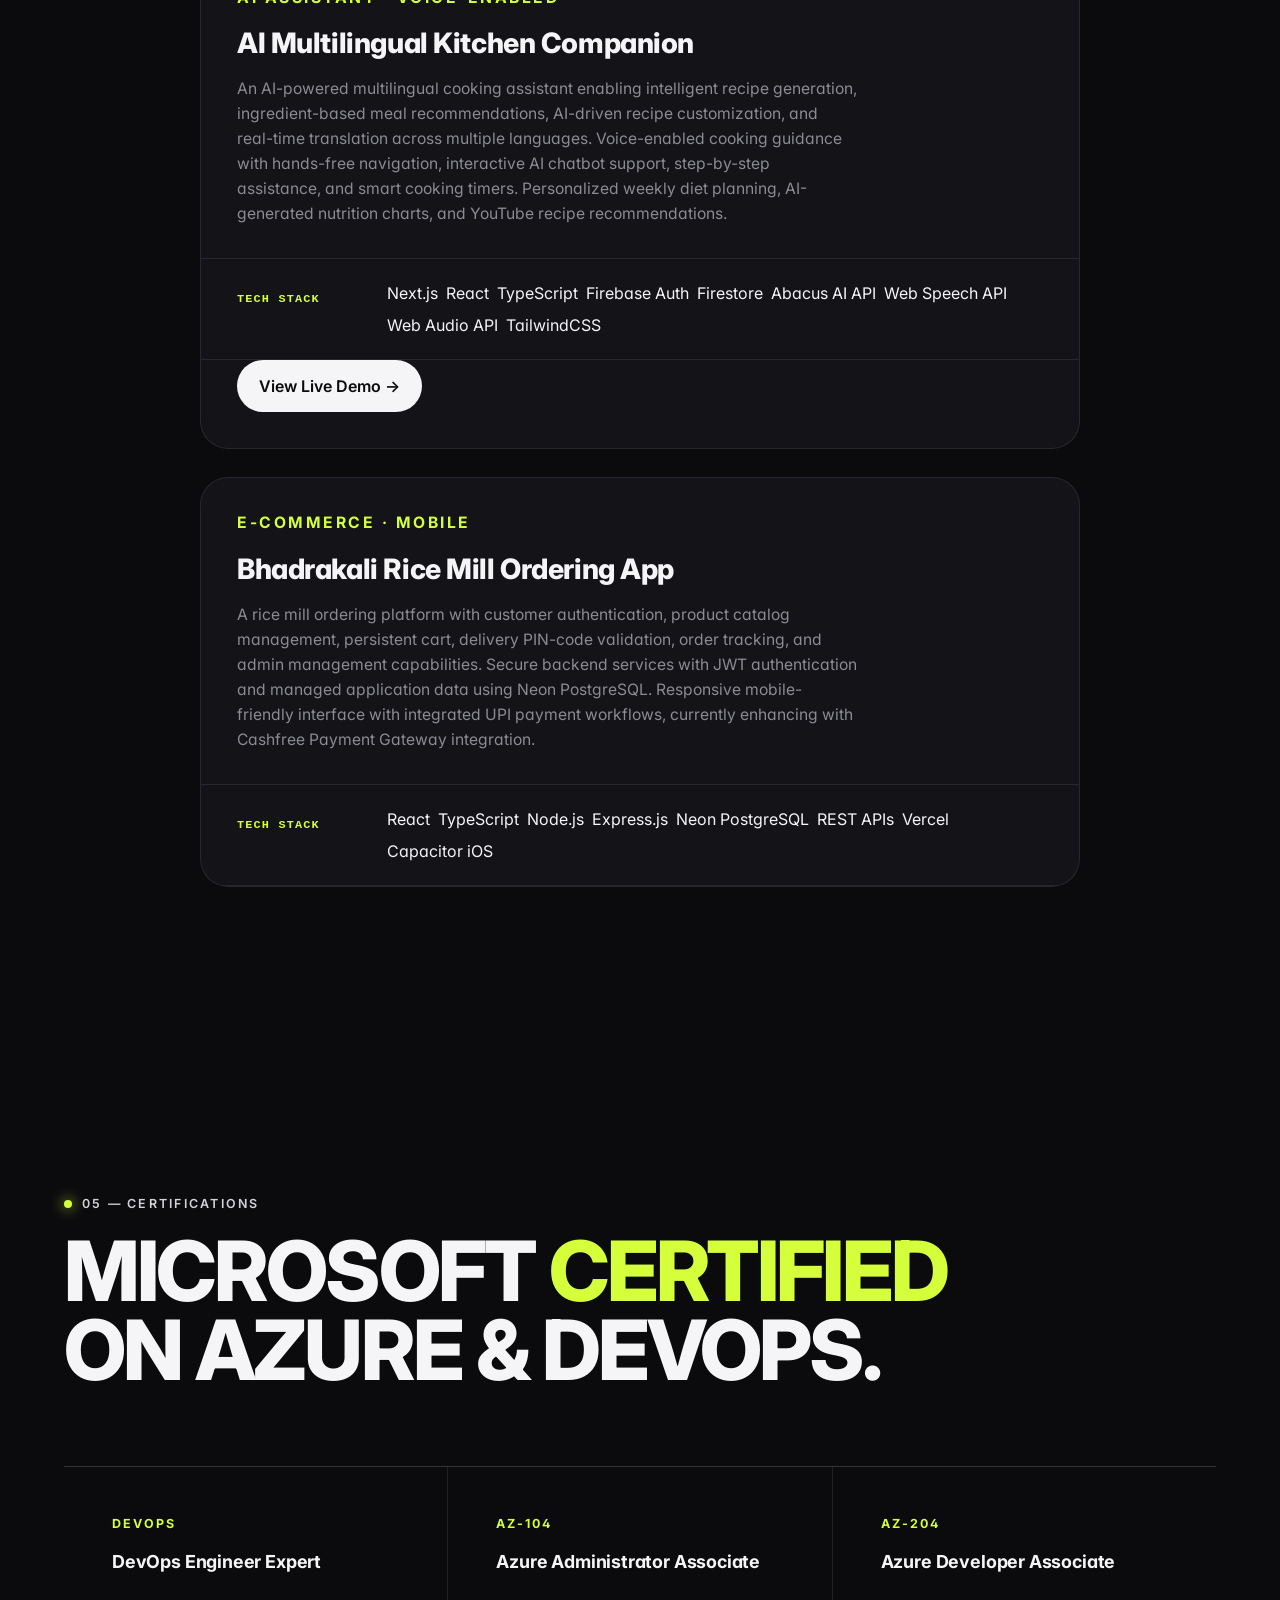
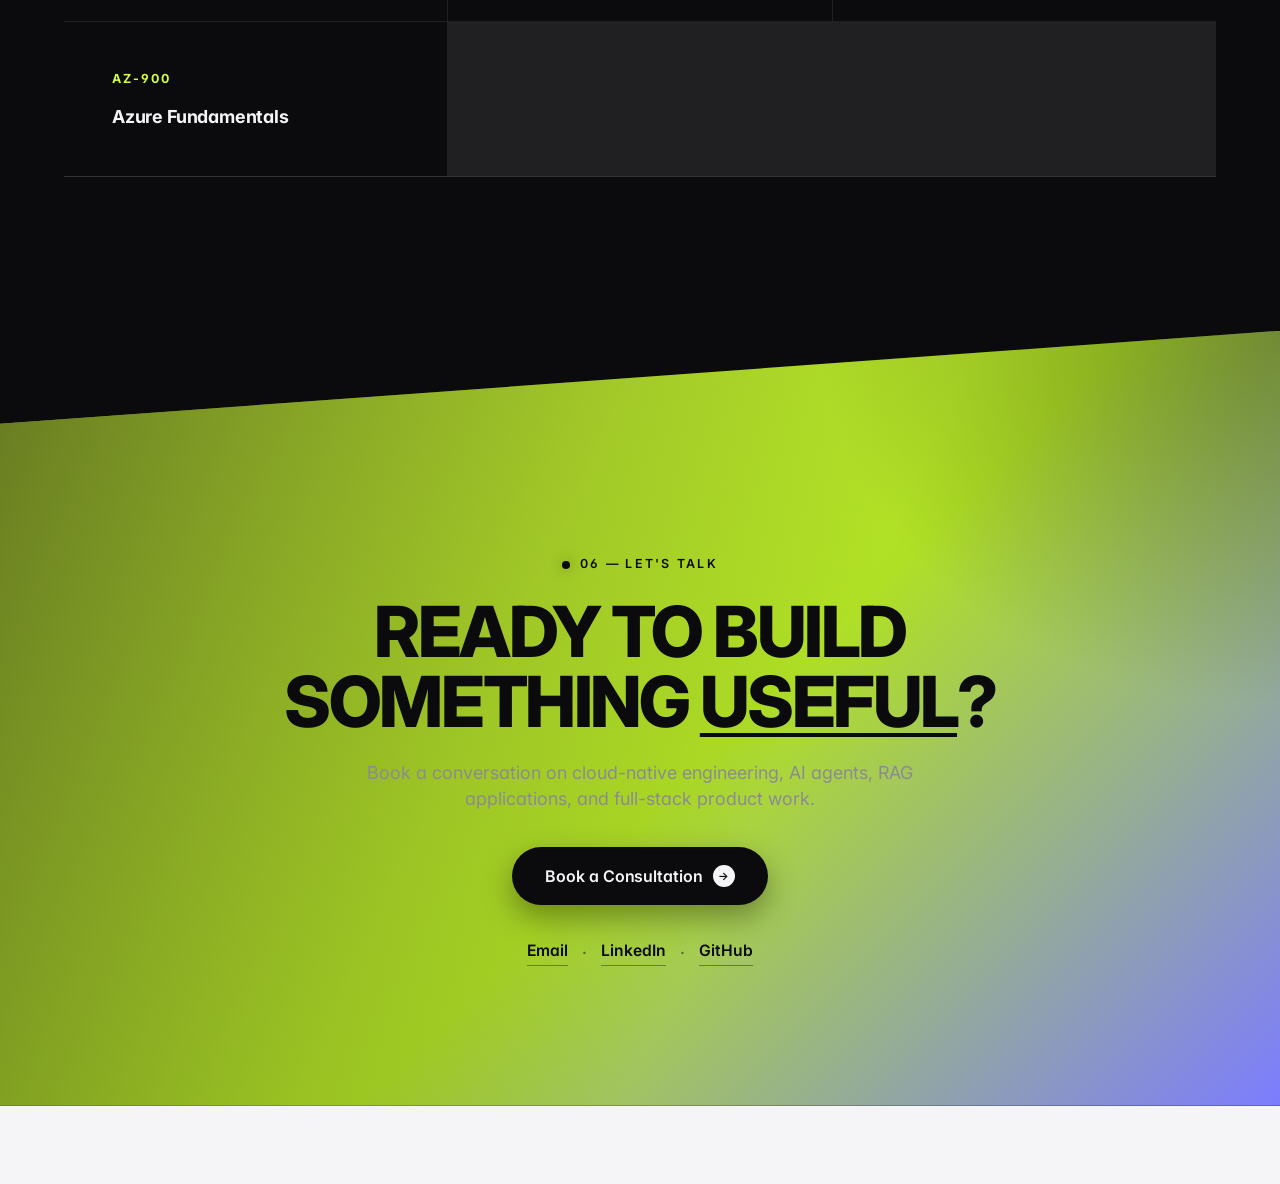
==== commit 29fbc7d4: "Redesign contact section as diagonal-cut lime panel with centered CTA Replace the dark two-column co" ====
--- a/index.html
+++ b/index.html
@@ -281,18 +281,25 @@
       </section>
 
       <section id="contact" class="contact-section">
-        <div class="reveal">
-          <p class="eyebrow">06 — Let's Talk</p>
-          <h2>Let's build<br>something <span class="accent">useful</span>.</h2>
-          <p>
-            Open to conversations on cloud-native engineering, AI agents, RAG applications,
-            and full-stack product work. Reach out any time.
-          </p>
-        </div>
-        <div class="contact-card reveal">
-          <a href="mailto:sanganiprathyusha5@gmail.com">Email</a>
-          <a href="https://in.linkedin.com/in/sangani-prathyusha-336596220" target="_blank" rel="noreferrer">LinkedIn</a>
-          <a href="https://github.com/prathyushasangani" target="_blank" rel="noreferrer">GitHub</a>
+        <div class="contact-panel reveal">
+          <div class="contact-inner">
+            <p class="eyebrow">06 — Let's Talk</p>
+            <h2>Ready to build<br>something <span class="accent">useful</span>?</h2>
+            <p class="contact-sub">
+              Book a conversation on cloud-native engineering, AI agents, RAG applications,
+              and full-stack product work.
+            </p>
+            <a class="button primary contact-cta" href="mailto:sanganiprathyusha5@gmail.com">
+              Book a Consultation <span class="arrow">→</span>
+            </a>
+            <div class="contact-links">
+              <a href="mailto:sanganiprathyusha5@gmail.com">Email</a>
+              <span class="dot">·</span>
+              <a href="https://in.linkedin.com/in/sangani-prathyusha-336596220" target="_blank" rel="noreferrer">LinkedIn</a>
+              <span class="dot">·</span>
+              <a href="https://github.com/prathyushasangani" target="_blank" rel="noreferrer">GitHub</a>
+            </div>
+          </div>
         </div>
       </section>
     </main>
--- a/styles.css
+++ b/styles.css
@@ -856,75 +856,111 @@
 
 /* ============ Contact ============ */
 .contact-section {
-  display: grid;
-  grid-template-columns: minmax(0, 1fr) minmax(280px, 460px);
-  gap: clamp(28px, 5vw, 80px);
-  align-items: end;
-  padding-top: clamp(80px, 12vw, 160px);
-  padding-bottom: clamp(80px, 12vw, 160px);
-  background: var(--ink);
-  color: var(--bg);
-}
-
-.contact-section .eyebrow { color: var(--bg); }
-.contact-section .eyebrow::before { background: var(--accent); }
-
-.contact-section h2 {
-  font-size: clamp(2.6rem, 8vw, 7rem);
-  line-height: 0.9;
-  letter-spacing: -0.04em;
+  position: relative;
+  padding: 0 !important;
+  background: transparent;
+  color: var(--ink);
+}
+
+.contact-panel {
+  position: relative;
+  padding: clamp(120px, 18vw, 220px) clamp(20px, 5vw, 80px) clamp(80px, 12vw, 140px);
+  color: var(--ink);
+  overflow: hidden;
+  isolation: isolate;
+  background:
+    linear-gradient(135deg, #d4ff3a 0%, #b0e025 55%, #7c7cff 100%);
+  clip-path: polygon(0 12%, 100% 0, 100% 100%, 0 100%);
+}
+
+.contact-panel::before {
+  content: "";
+  position: absolute;
+  inset: 0;
+  z-index: -1;
+  background:
+    radial-gradient(60% 80% at 100% 0%, rgba(11, 11, 14, 0.35), transparent 60%),
+    linear-gradient(115deg, rgba(11, 11, 14, 0.55) 0%, rgba(11, 11, 14, 0.15) 40%, transparent 60%);
+}
+
+.contact-inner {
+  position: relative;
+  max-width: 780px;
+  margin: 0 auto;
+  text-align: center;
+  color: #0b0b0e;
+}
+
+.contact-inner .eyebrow {
+  color: #0b0b0e;
+  border-bottom: none;
+  justify-content: center;
+}
+
+.contact-inner .eyebrow::before {
+  background: #0b0b0e;
+  box-shadow: 0 0 14px rgba(11, 11, 14, 0.4);
+}
+
+.contact-inner h2 {
+  font-size: clamp(2.2rem, 6vw, 4.4rem);
+  line-height: 1;
+  letter-spacing: -0.035em;
   font-weight: 800;
   text-transform: uppercase;
-}
-
-.contact-section h2 .accent,
-.contact-section h2 .gradient-text {
-  font-style: italic;
-  font-weight: 500;
-  font-family: "Instrument Serif", "Times New Roman", Georgia, serif;
-  text-transform: none;
-  color: var(--accent);
-}
-
-.contact-section p {
+  color: #0b0b0e;
+  margin: 22px 0 22px;
+}
+
+.contact-inner h2 .accent {
+  color: #0b0b0e;
+  text-decoration: underline;
+  text-decoration-thickness: 4px;
+  text-underline-offset: 6px;
+}
+
+.contact-sub {
   max-width: 560px;
-  margin-top: 22px;
-  color: rgba(245, 245, 247, 0.7);
-}
-
-.contact-card {
-  display: grid;
-  gap: 10px;
-}
-
-.contact-card a {
+  margin: 0 auto 34px;
+  color: rgba(11, 11, 14, 0.75);
+  font-size: clamp(1rem, 1.4vw, 1.18rem);
+}
+
+.contact-cta {
+  background: #0b0b0e !important;
+  color: #f5f5f7 !important;
+  padding: 16px 32px;
+  min-height: 58px;
+  font-size: 1rem;
+  box-shadow: 0 12px 30px rgba(0, 0, 0, 0.35);
+}
+.contact-cta:hover { background: #1a1a20 !important; }
+.contact-cta .arrow { color: #f5f5f7; background: #f5f5f7; }
+.contact-cta:hover .arrow { transform: translateX(4px) rotate(-45deg); }
+
+.contact-links {
   display: flex;
+  justify-content: center;
   align-items: center;
-  justify-content: space-between;
-  padding: 22px 24px;
-  border-radius: 999px;
-  background: rgba(255, 255, 255, 0.06);
-  border: 1px solid rgba(255, 255, 255, 0.14);
-  font-size: 1.02rem;
+  flex-wrap: wrap;
+  gap: 14px;
+  margin-top: 34px;
+  font-size: 0.98rem;
   font-weight: 600;
-  transition: background 0.3s ease, color 0.3s ease, border-color 0.3s ease, transform 0.3s ease;
-}
-
-.contact-card a::after {
-  content: "↗";
-  color: var(--accent);
-  font-size: 1.1rem;
-  transition: transform 0.3s ease;
-}
-
-.contact-card a:hover {
-  background: var(--bg);
-  color: var(--ink);
-  border-color: var(--bg);
-  transform: translateX(6px);
-}
-
-.contact-card a:hover::after { color: var(--ink); transform: translate(3px, -3px); }
+  color: #0b0b0e;
+}
+
+.contact-links a {
+  color: #0b0b0e;
+  border-bottom: 1px solid rgba(11, 11, 14, 0.4);
+  padding-bottom: 2px;
+  transition: border-color 0.2s ease;
+}
+
+.contact-links a:hover { border-color: #0b0b0e; }
+
+.contact-links .dot { color: rgba(11, 11, 14, 0.5); }
+
 
 /* ============ Footer ============ */
 footer {
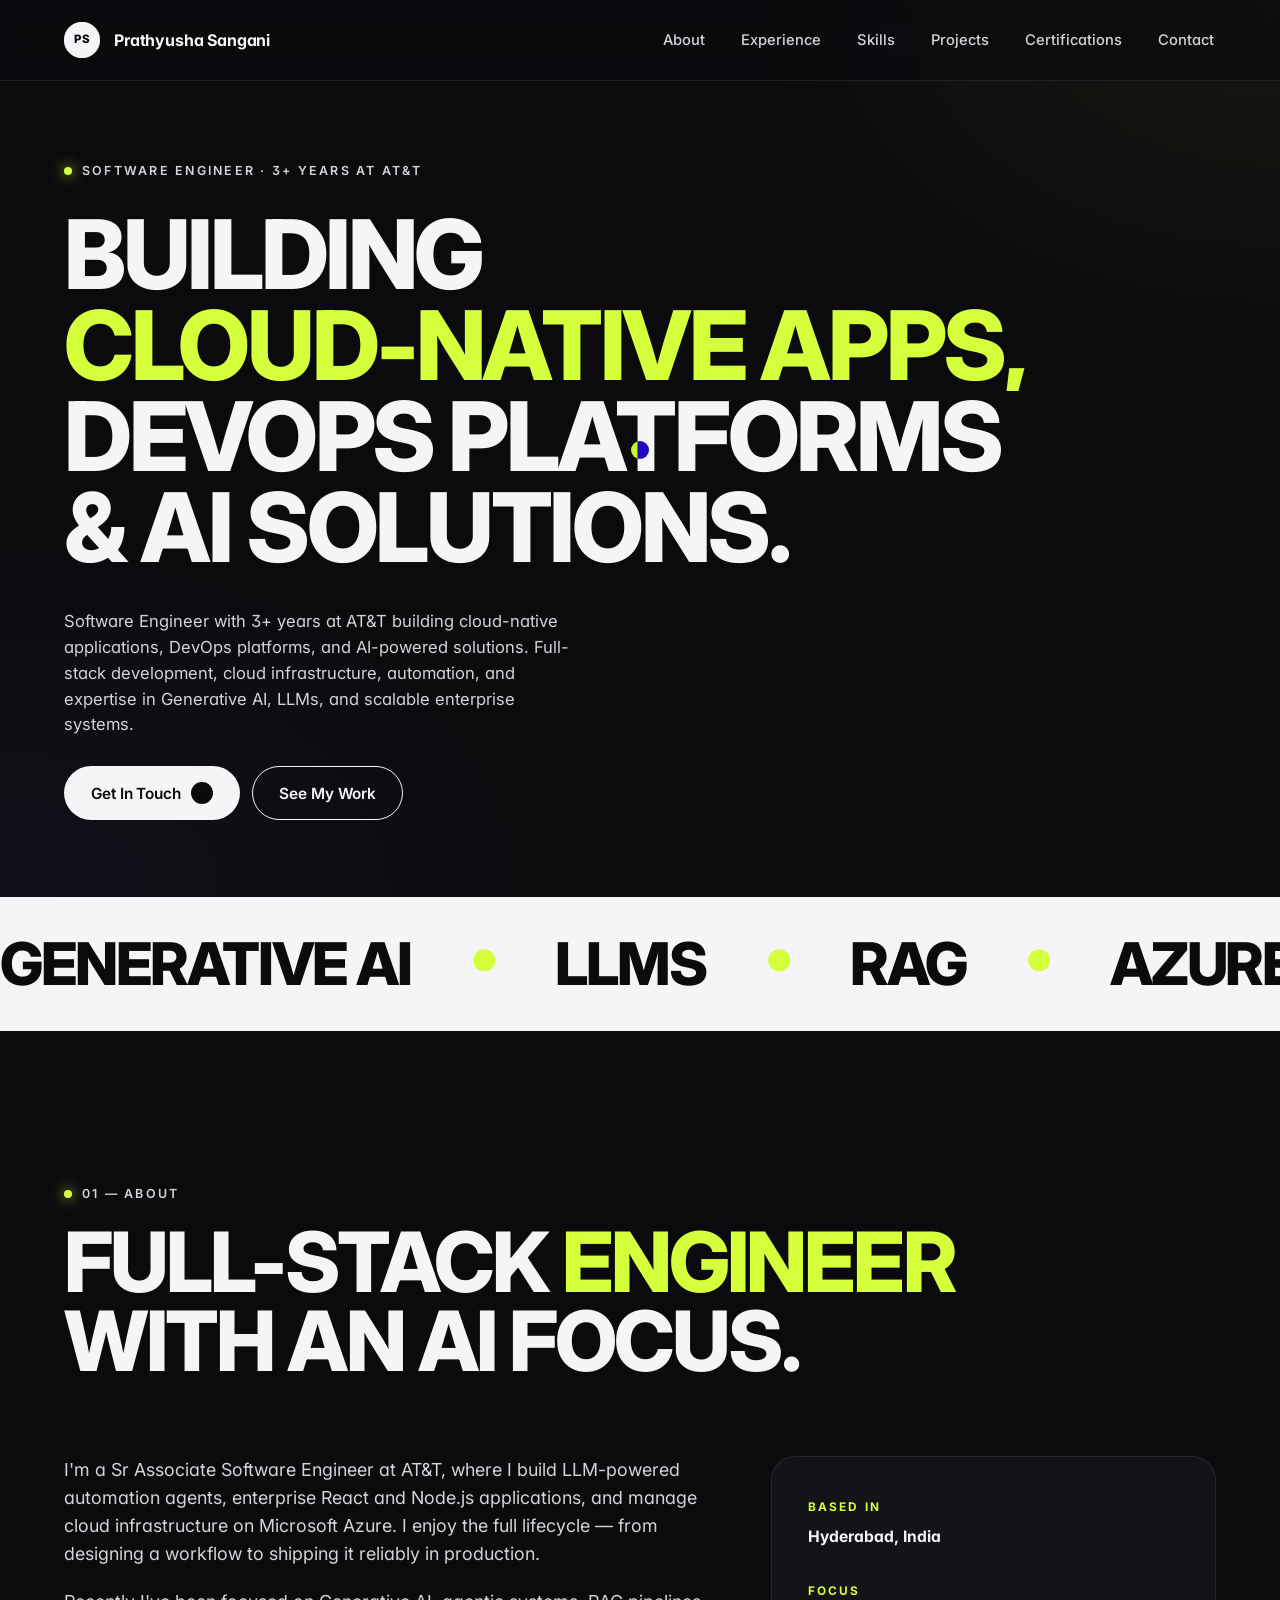
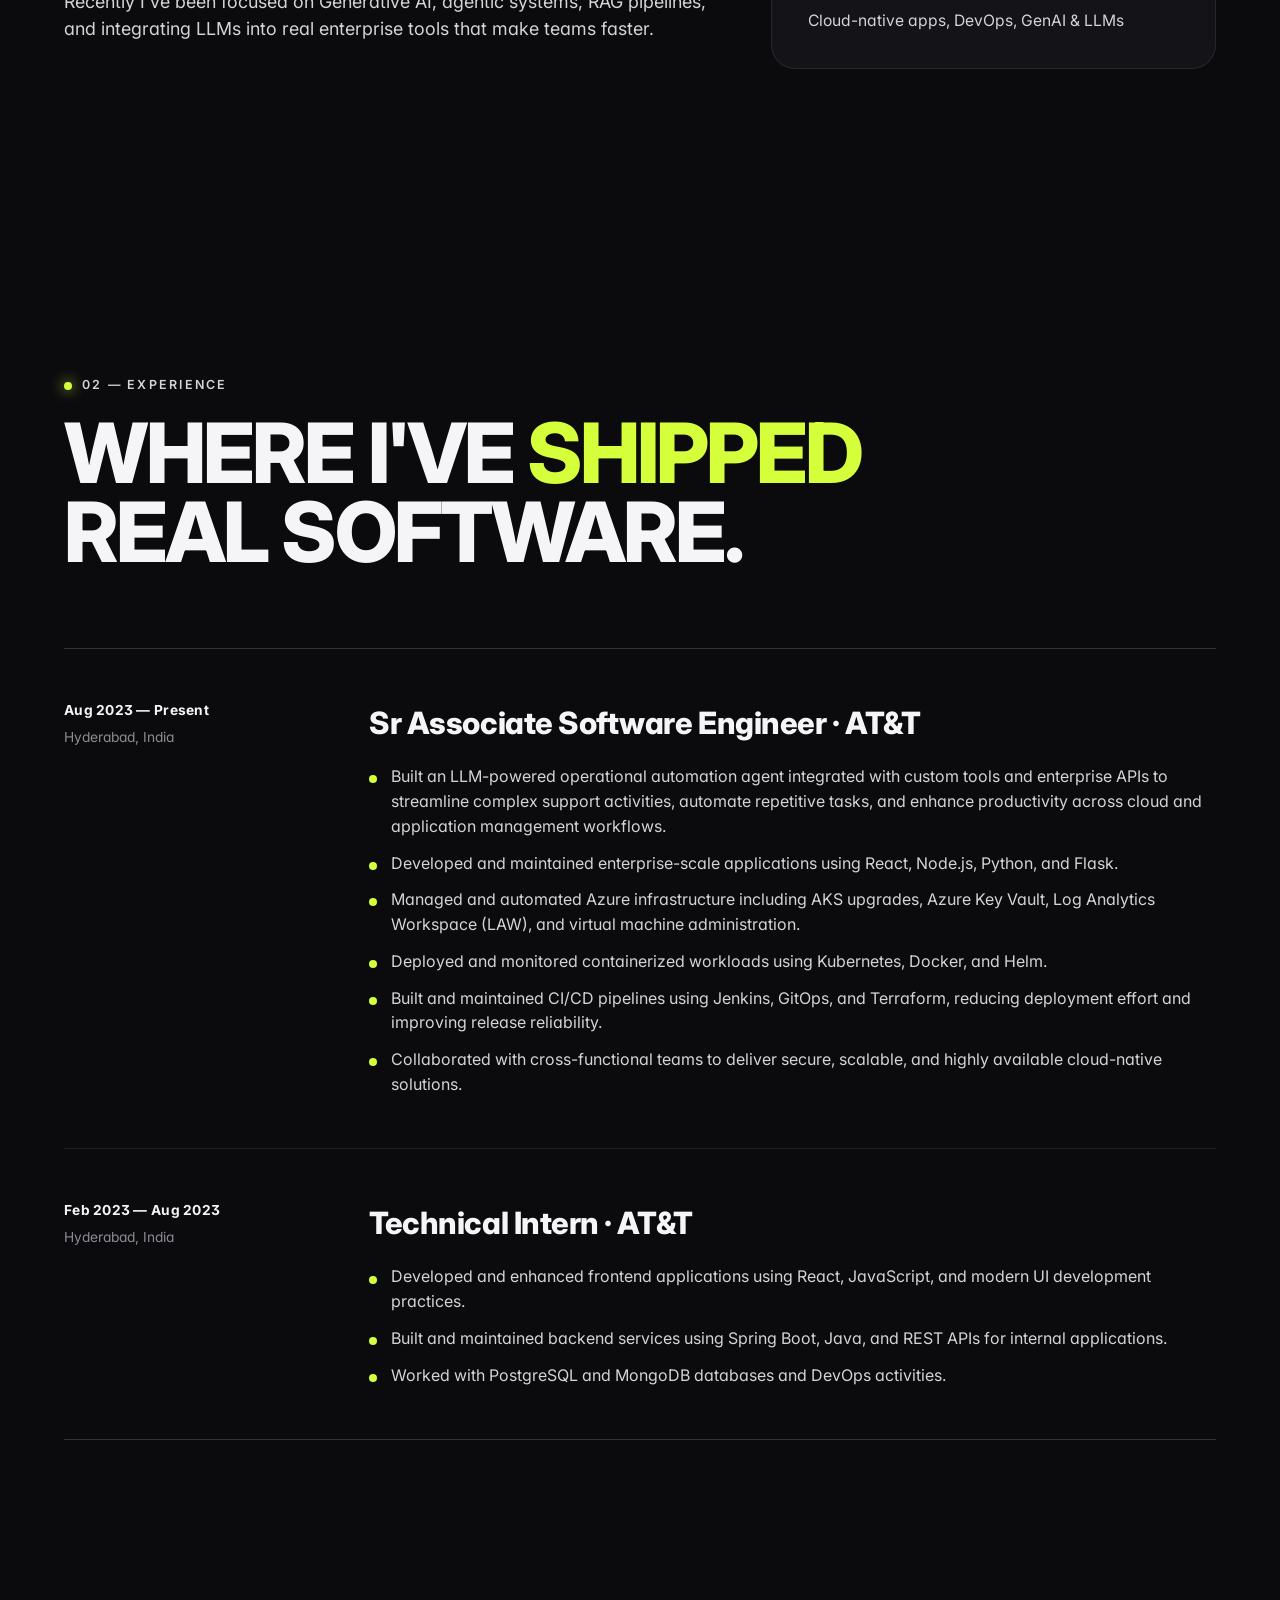
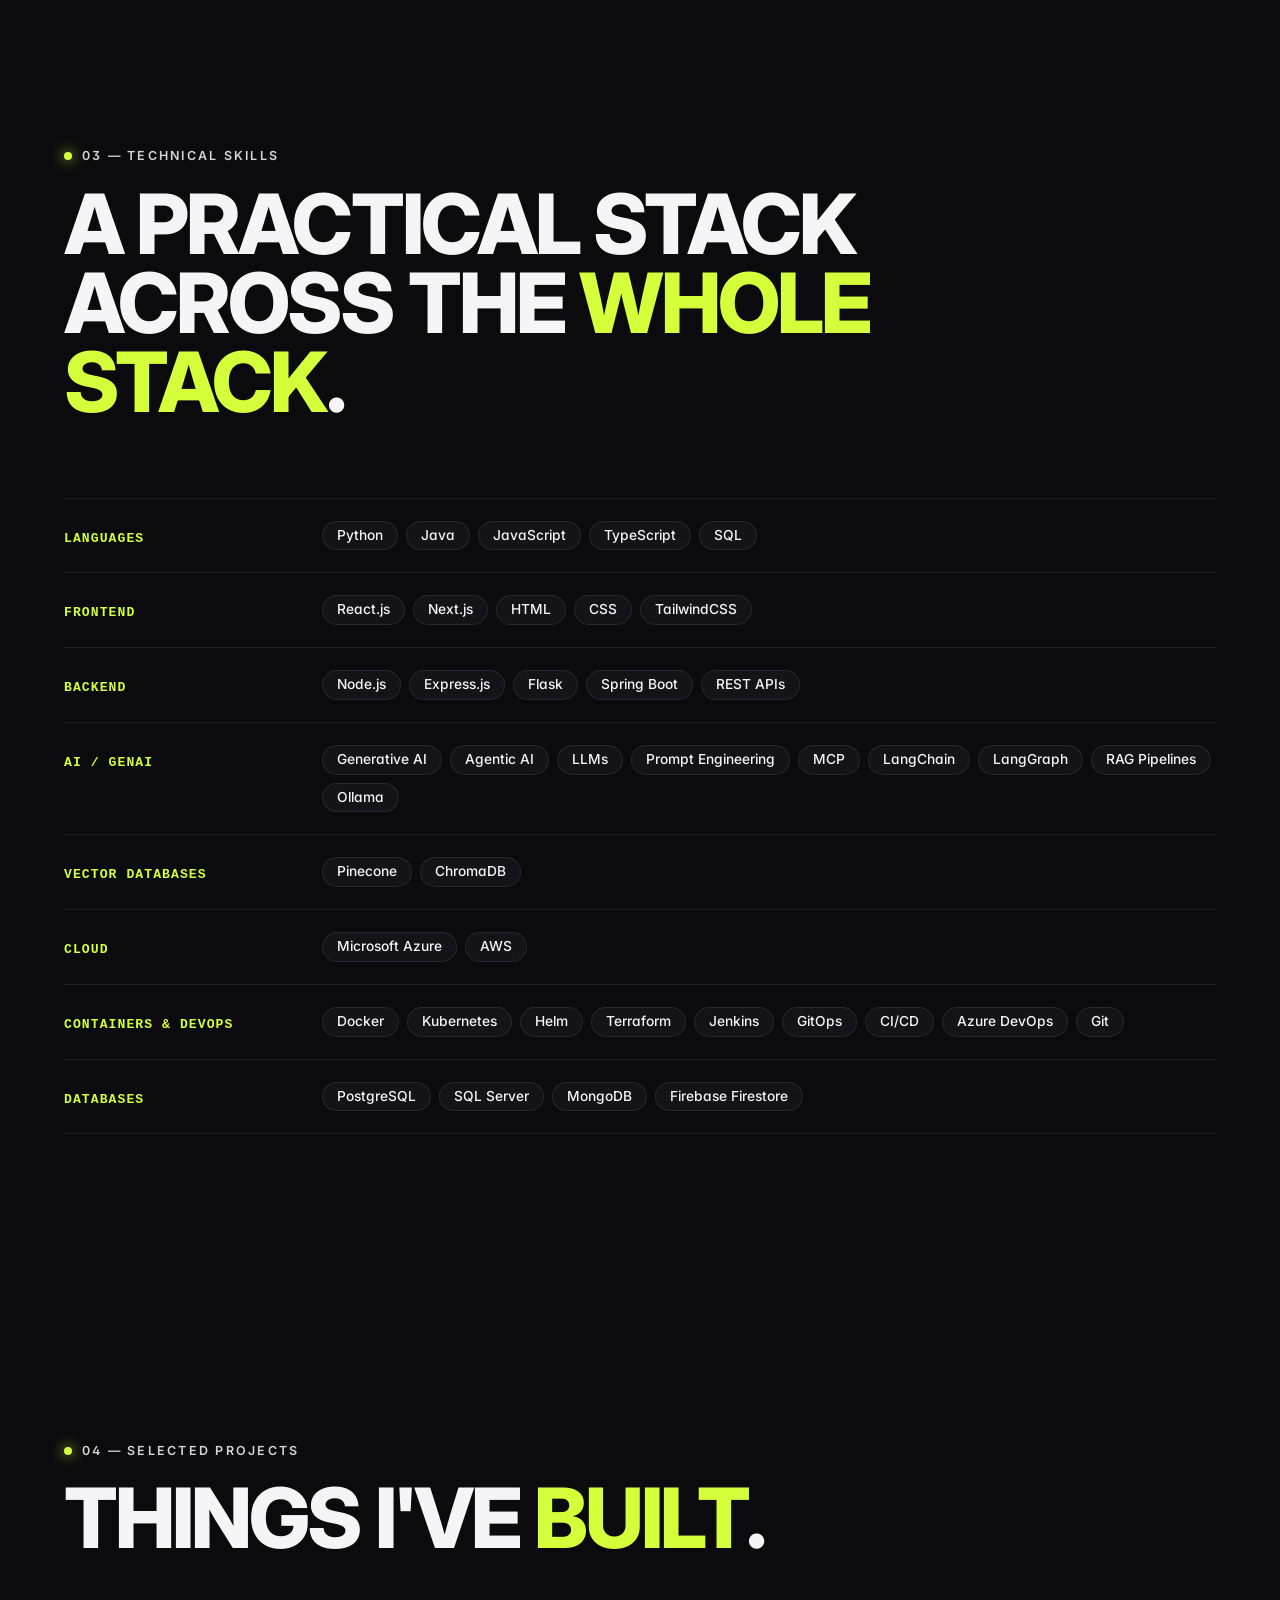
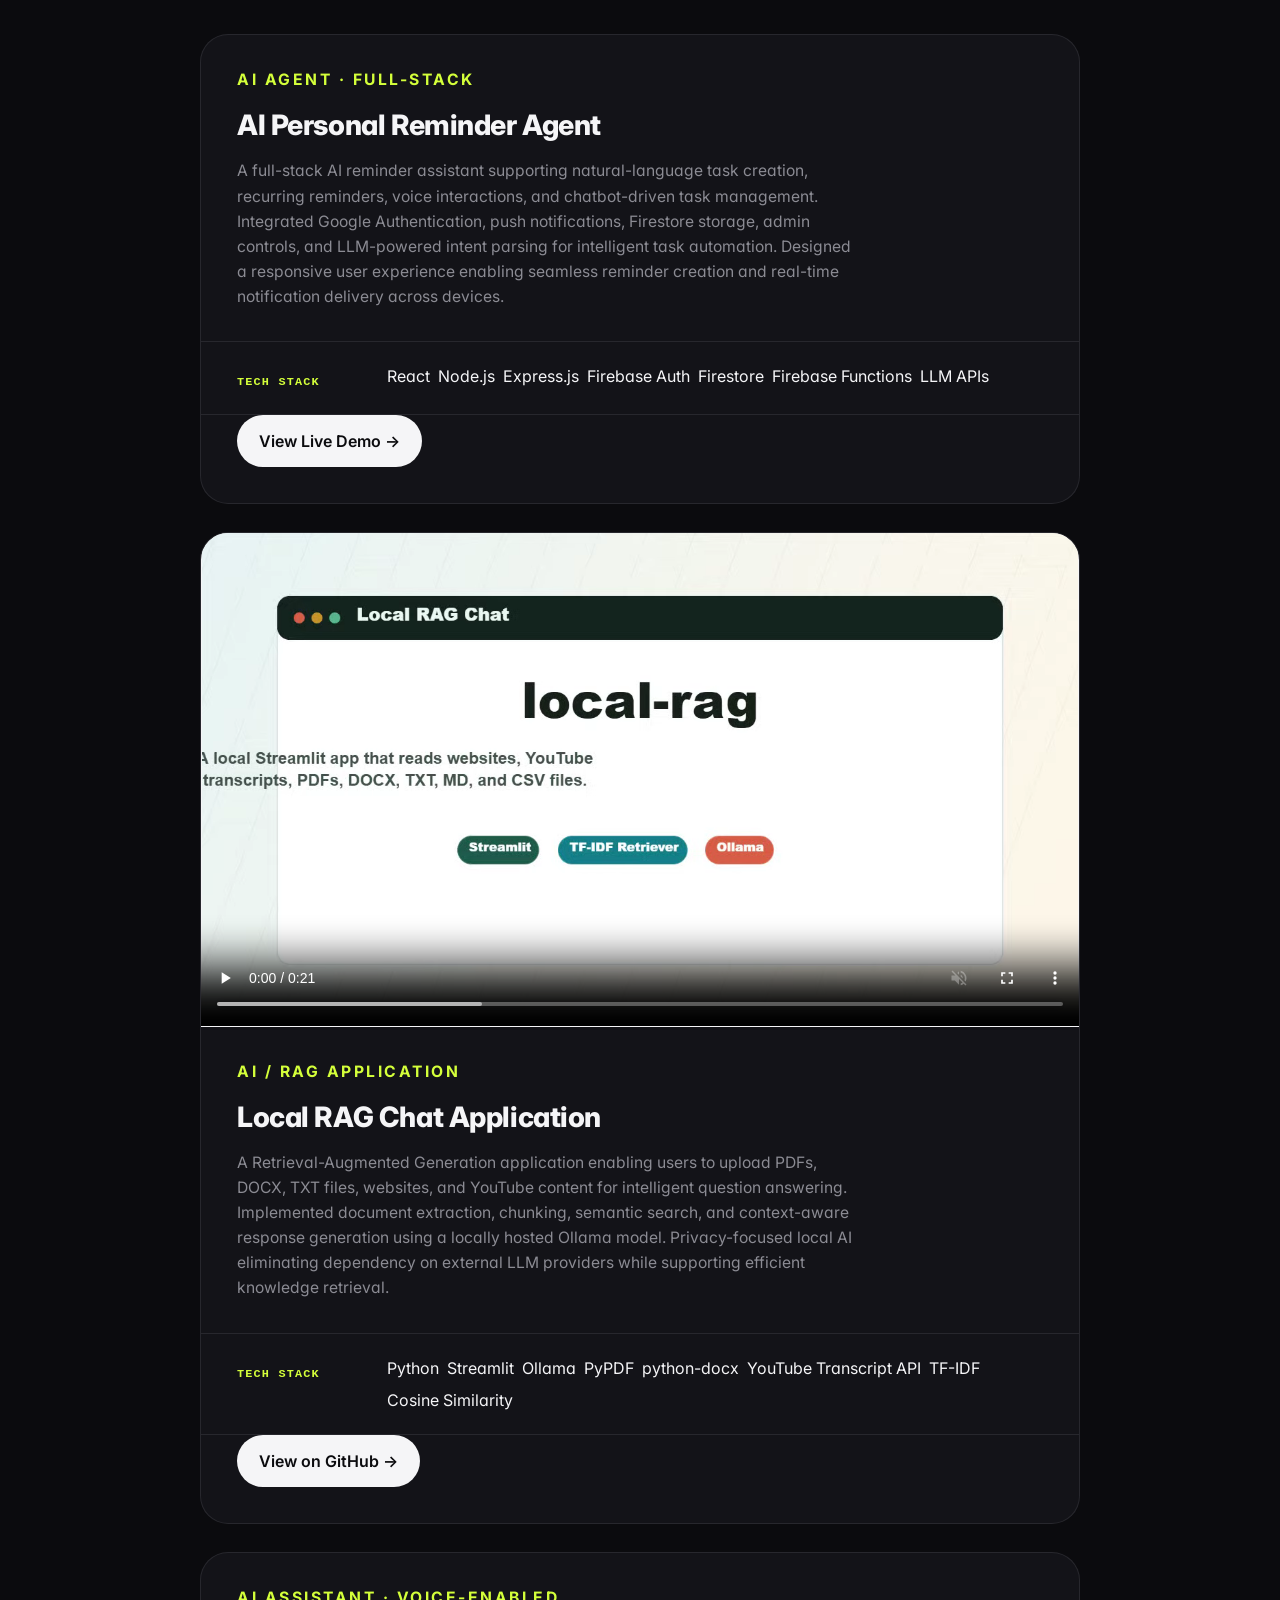
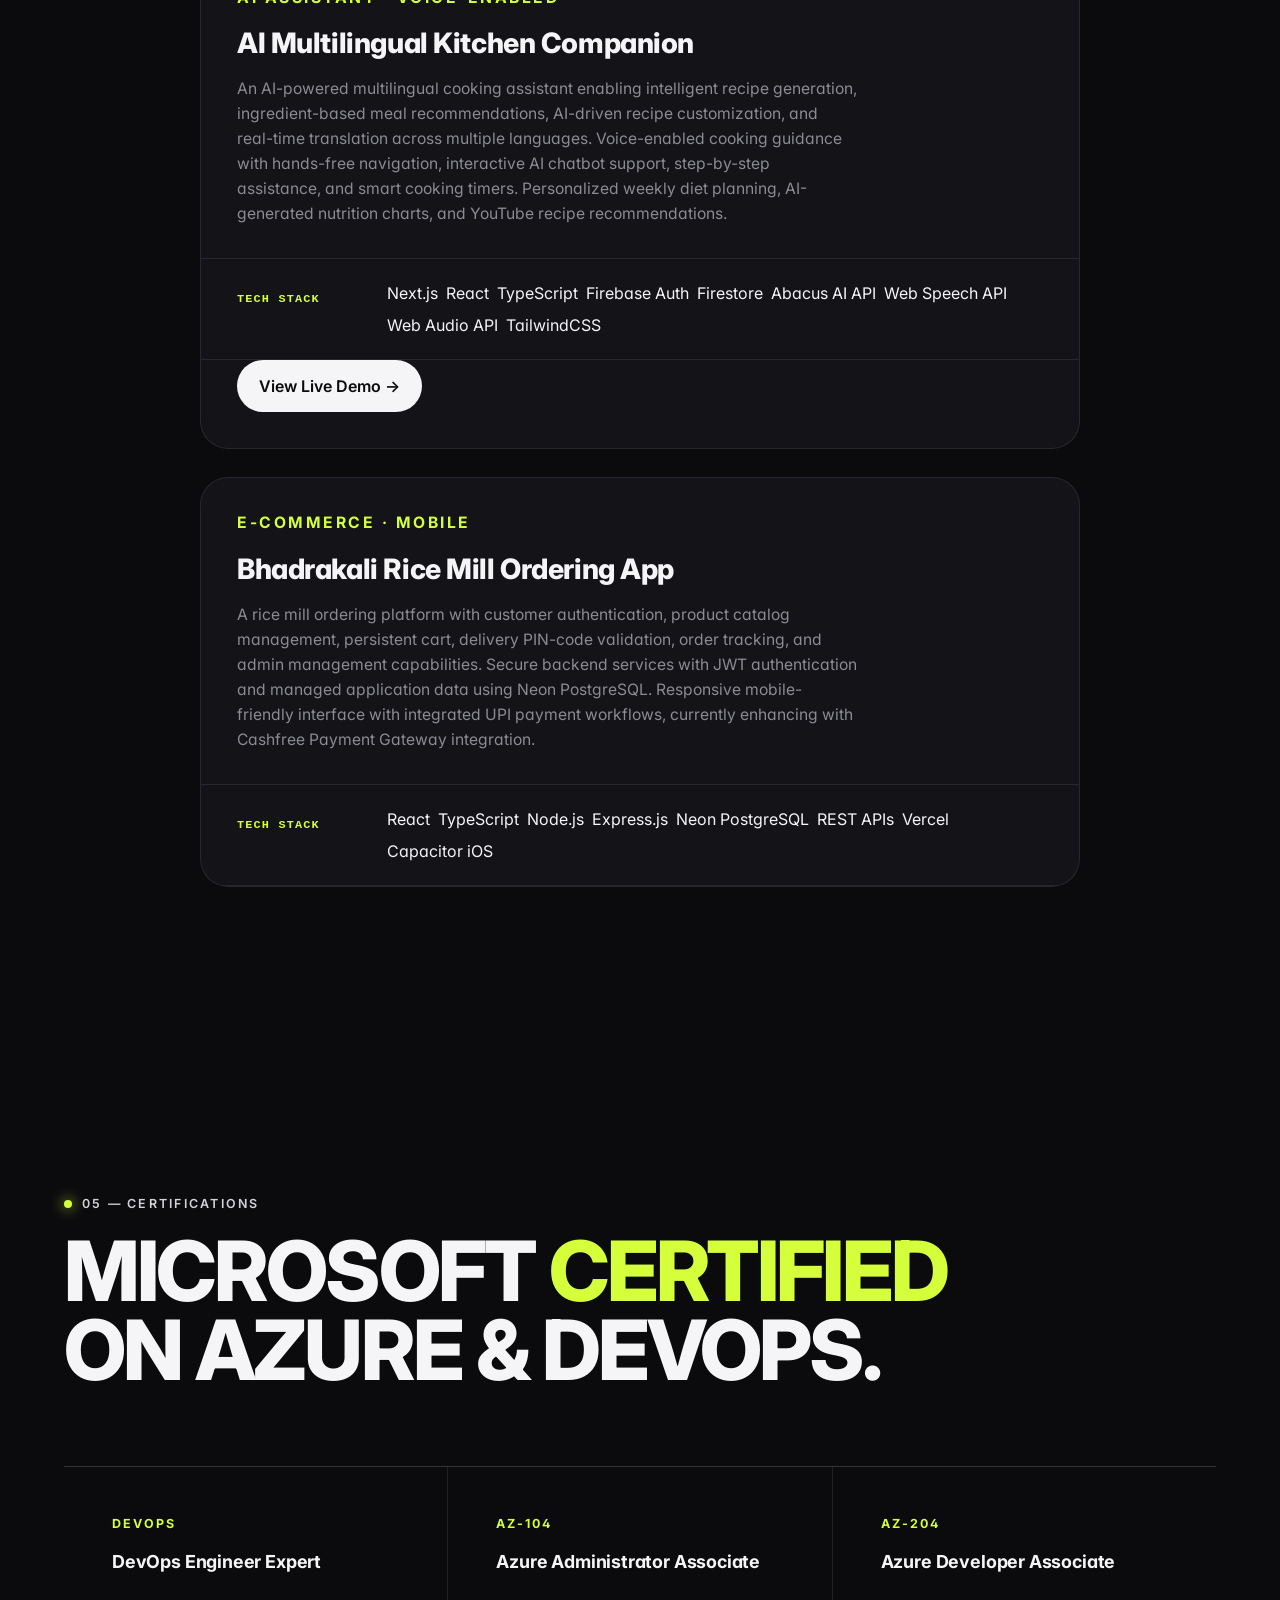
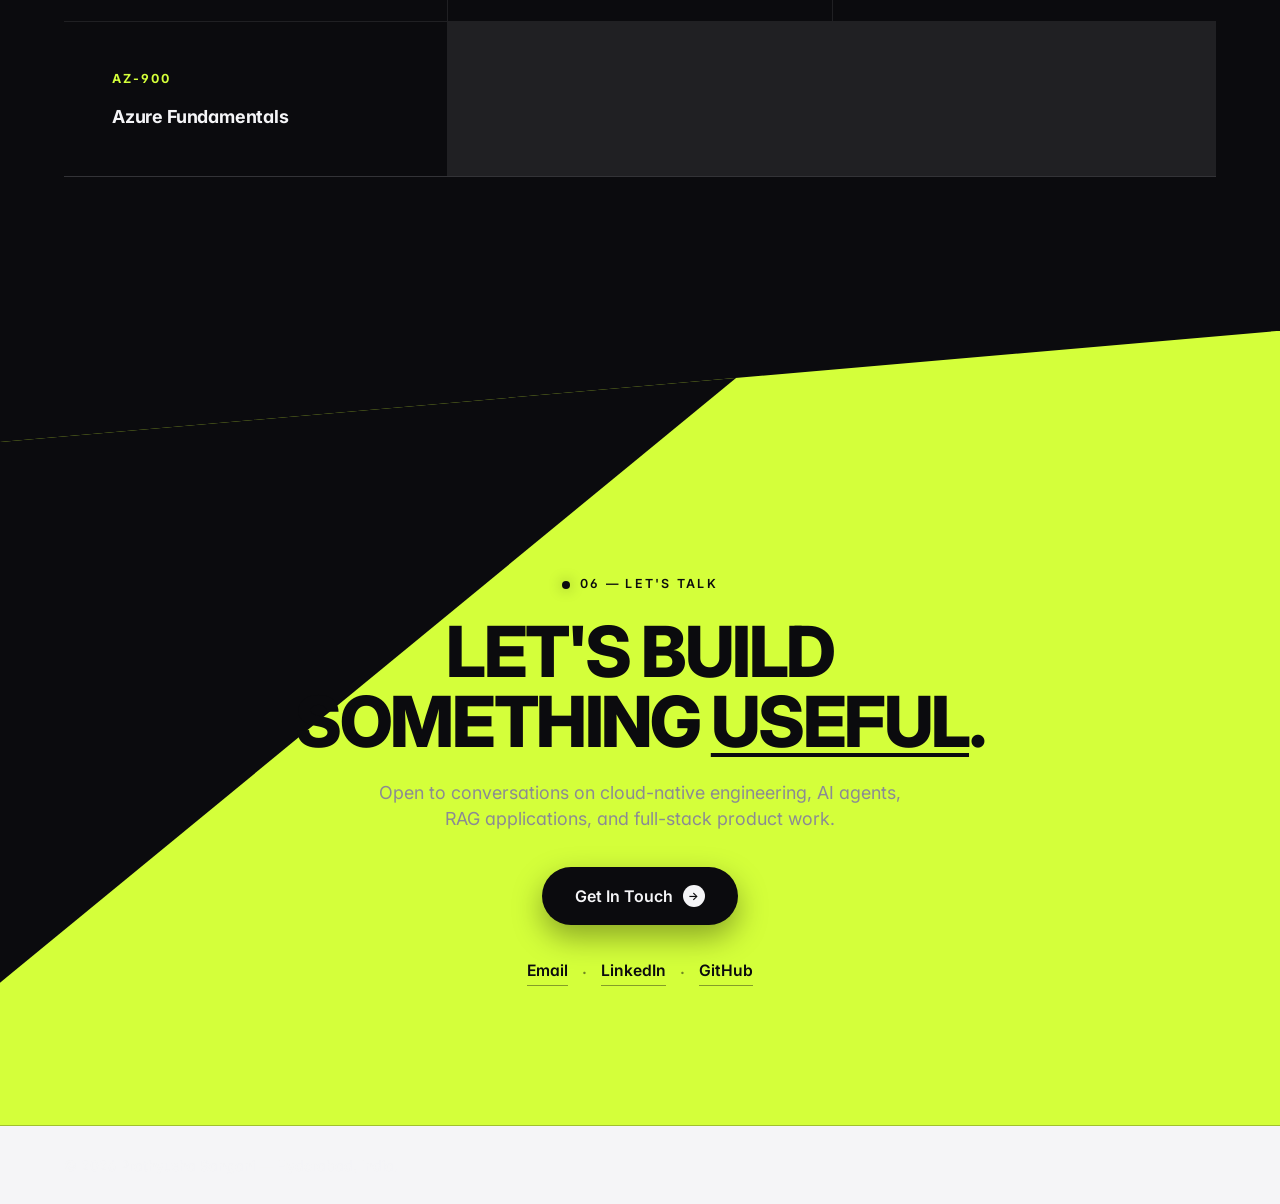
==== commit 4051b44e: "Two-tone contact panel — lime base with black diagonal wedge Revert copy to "Let's build something u" ====
--- a/index.html
+++ b/index.html
@@ -282,15 +282,16 @@
 
       <section id="contact" class="contact-section">
         <div class="contact-panel reveal">
+          <span class="contact-wedge" aria-hidden="true"></span>
           <div class="contact-inner">
             <p class="eyebrow">06 — Let's Talk</p>
-            <h2>Ready to build<br>something <span class="accent">useful</span>?</h2>
+            <h2>Let's build<br>something <span class="accent">useful</span>.</h2>
             <p class="contact-sub">
-              Book a conversation on cloud-native engineering, AI agents, RAG applications,
+              Open to conversations on cloud-native engineering, AI agents, RAG applications,
               and full-stack product work.
             </p>
             <a class="button primary contact-cta" href="mailto:sanganiprathyusha5@gmail.com">
-              Book a Consultation <span class="arrow">→</span>
+              Get In Touch <span class="arrow">→</span>
             </a>
             <div class="contact-links">
               <a href="mailto:sanganiprathyusha5@gmail.com">Email</a>
--- a/styles.css
+++ b/styles.css
@@ -864,27 +864,26 @@
 
 .contact-panel {
   position: relative;
-  padding: clamp(120px, 18vw, 220px) clamp(20px, 5vw, 80px) clamp(80px, 12vw, 140px);
+  padding: clamp(140px, 20vw, 240px) clamp(20px, 5vw, 80px) clamp(80px, 12vw, 140px);
   color: var(--ink);
   overflow: hidden;
   isolation: isolate;
-  background:
-    linear-gradient(135deg, #d4ff3a 0%, #b0e025 55%, #7c7cff 100%);
-  clip-path: polygon(0 12%, 100% 0, 100% 100%, 0 100%);
-}
-
-.contact-panel::before {
-  content: "";
+  background: #d4ff3a;
+  clip-path: polygon(0 14%, 100% 0, 100% 100%, 0 100%);
+}
+
+.contact-wedge {
   position: absolute;
   inset: 0;
-  z-index: -1;
-  background:
-    radial-gradient(60% 80% at 100% 0%, rgba(11, 11, 14, 0.35), transparent 60%),
-    linear-gradient(115deg, rgba(11, 11, 14, 0.55) 0%, rgba(11, 11, 14, 0.15) 40%, transparent 60%);
+  z-index: 0;
+  background: #0b0b0e;
+  clip-path: polygon(0 0, 62% 0, 0 82%);
+  pointer-events: none;
 }
 
 .contact-inner {
   position: relative;
+  z-index: 2;
   max-width: 780px;
   margin: 0 auto;
   text-align: center;
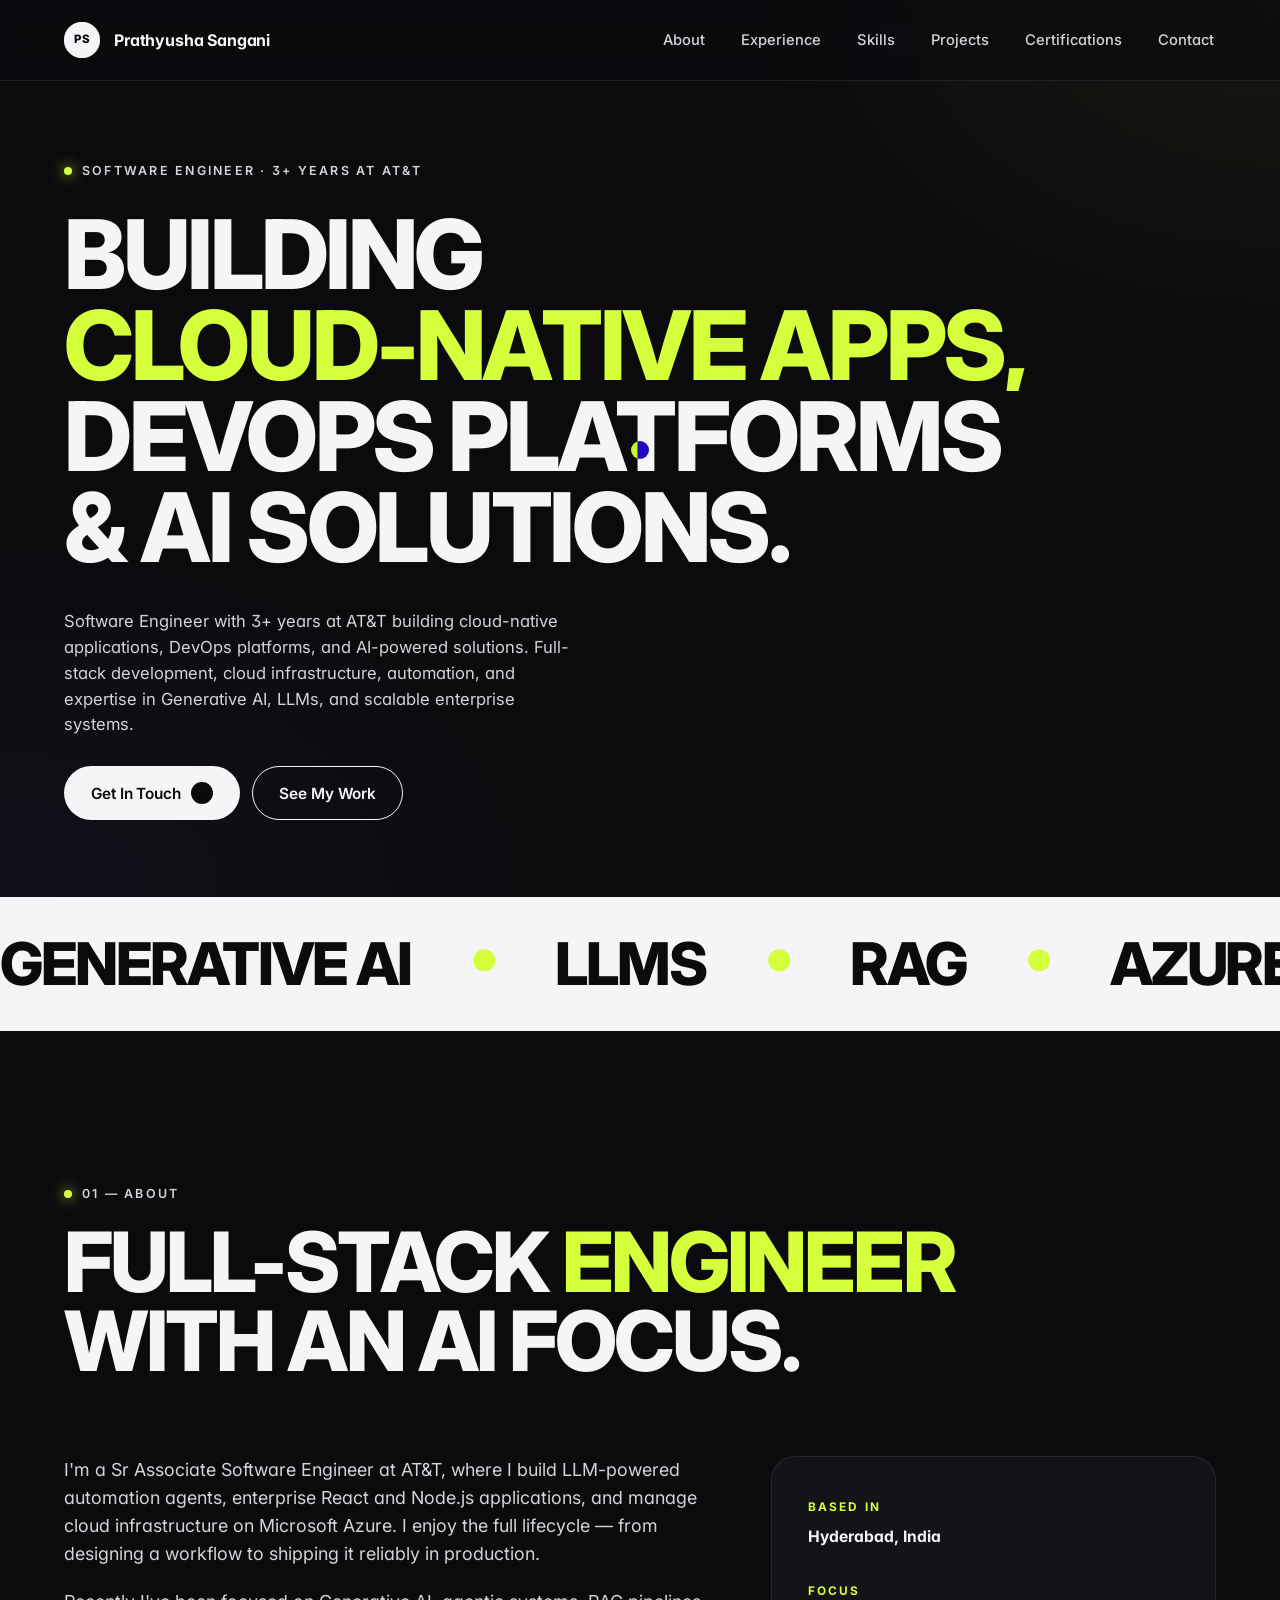
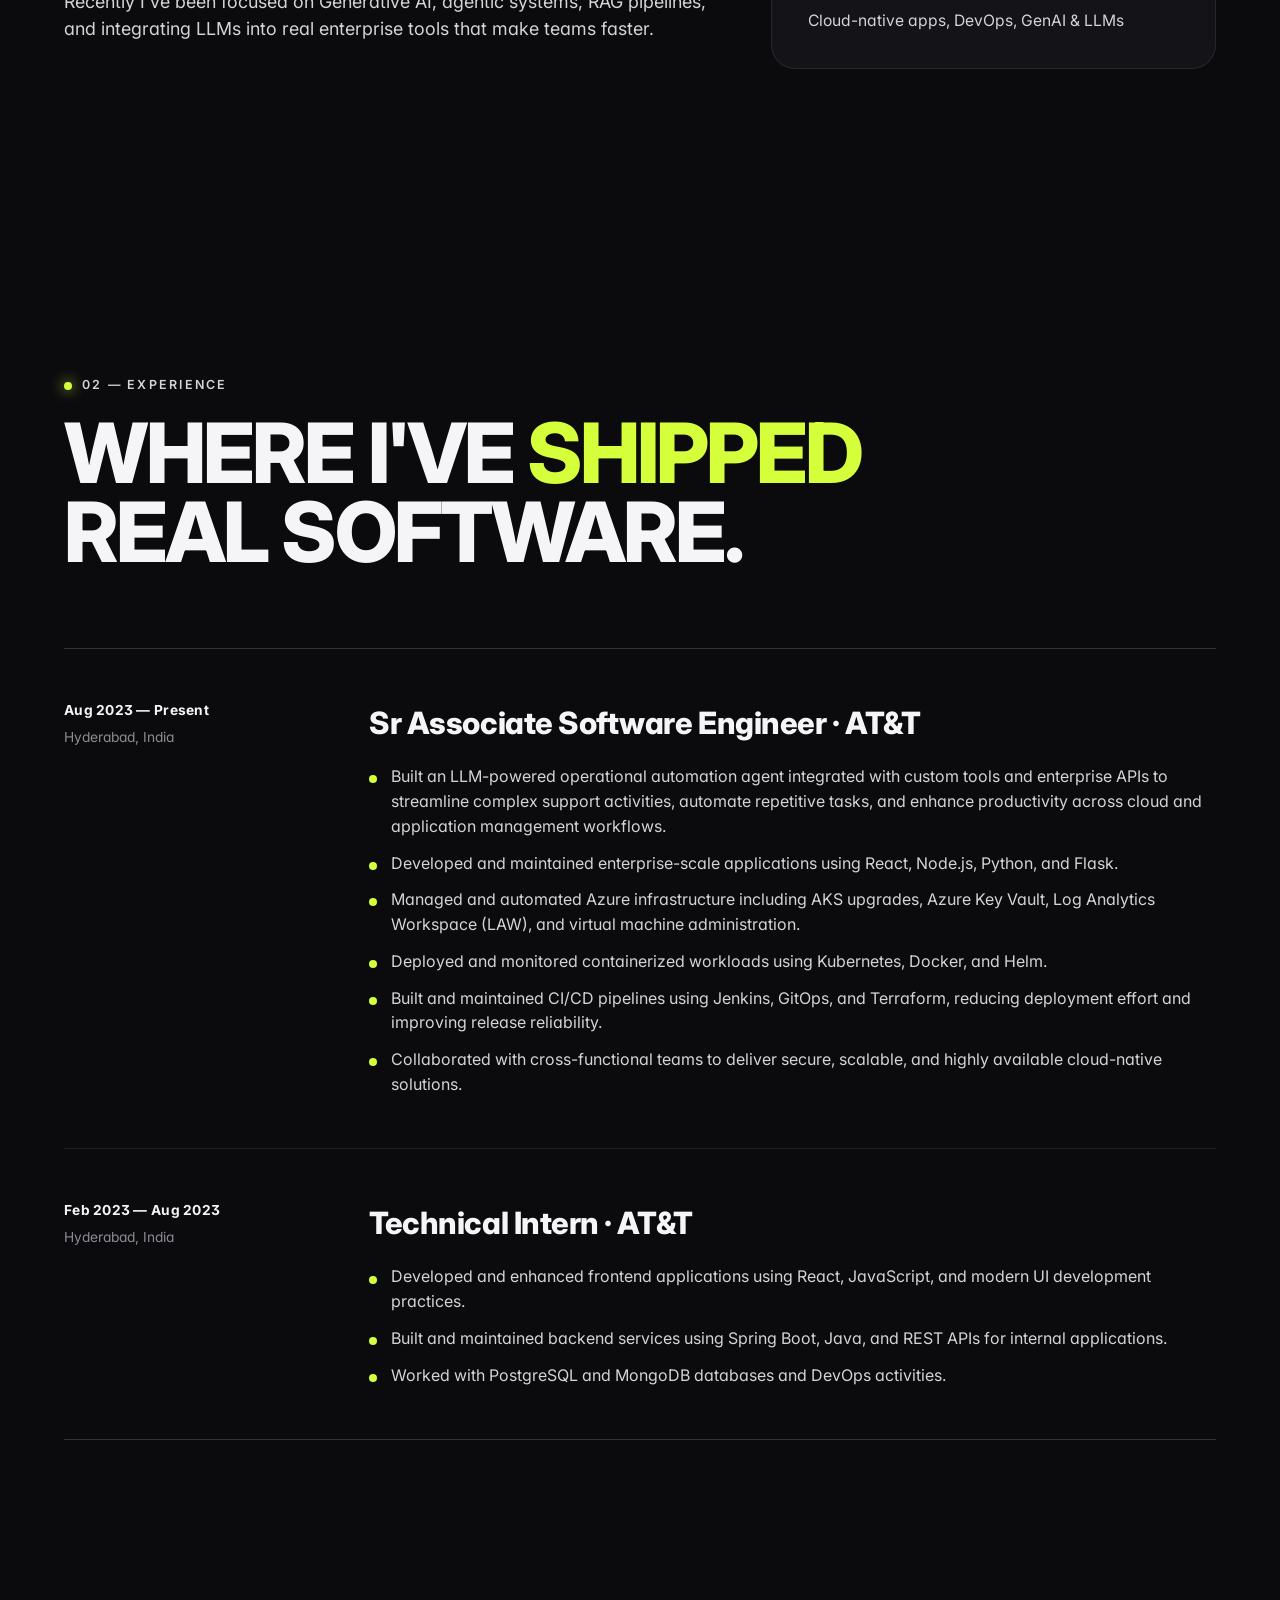
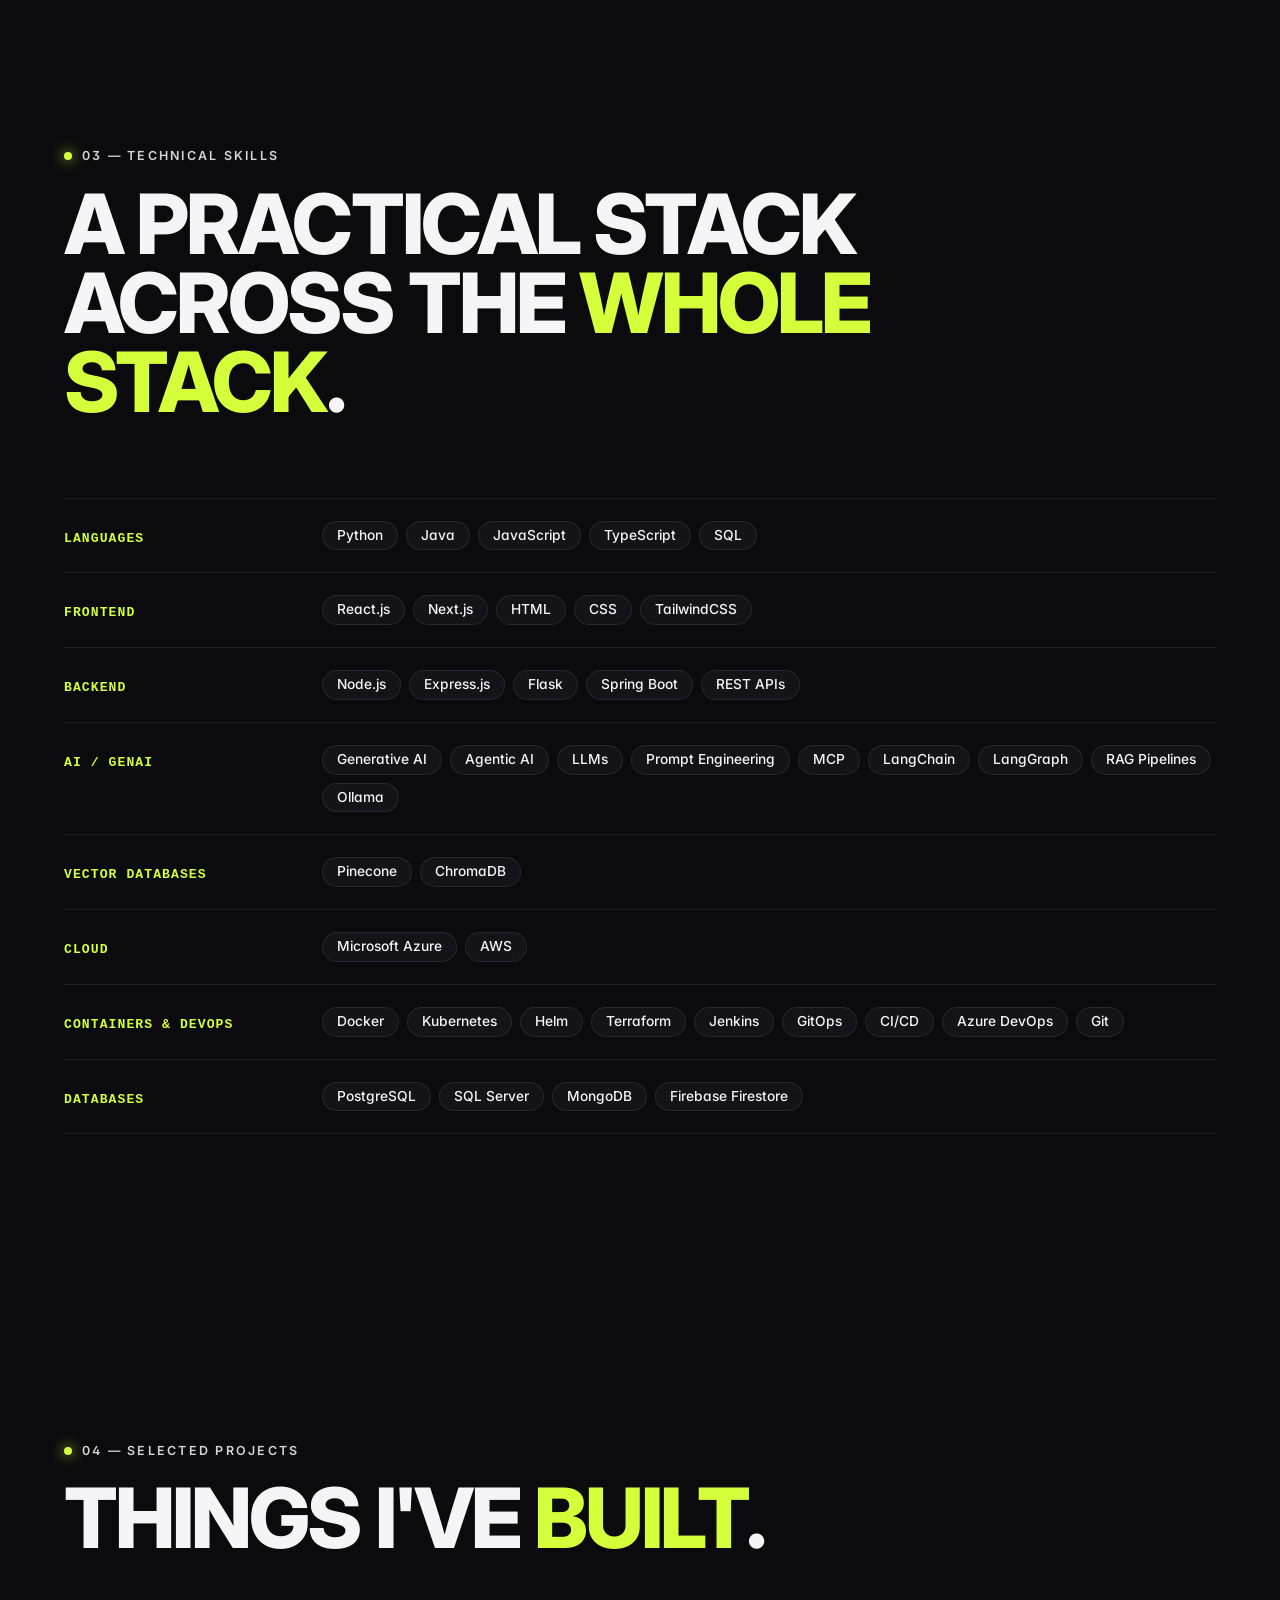
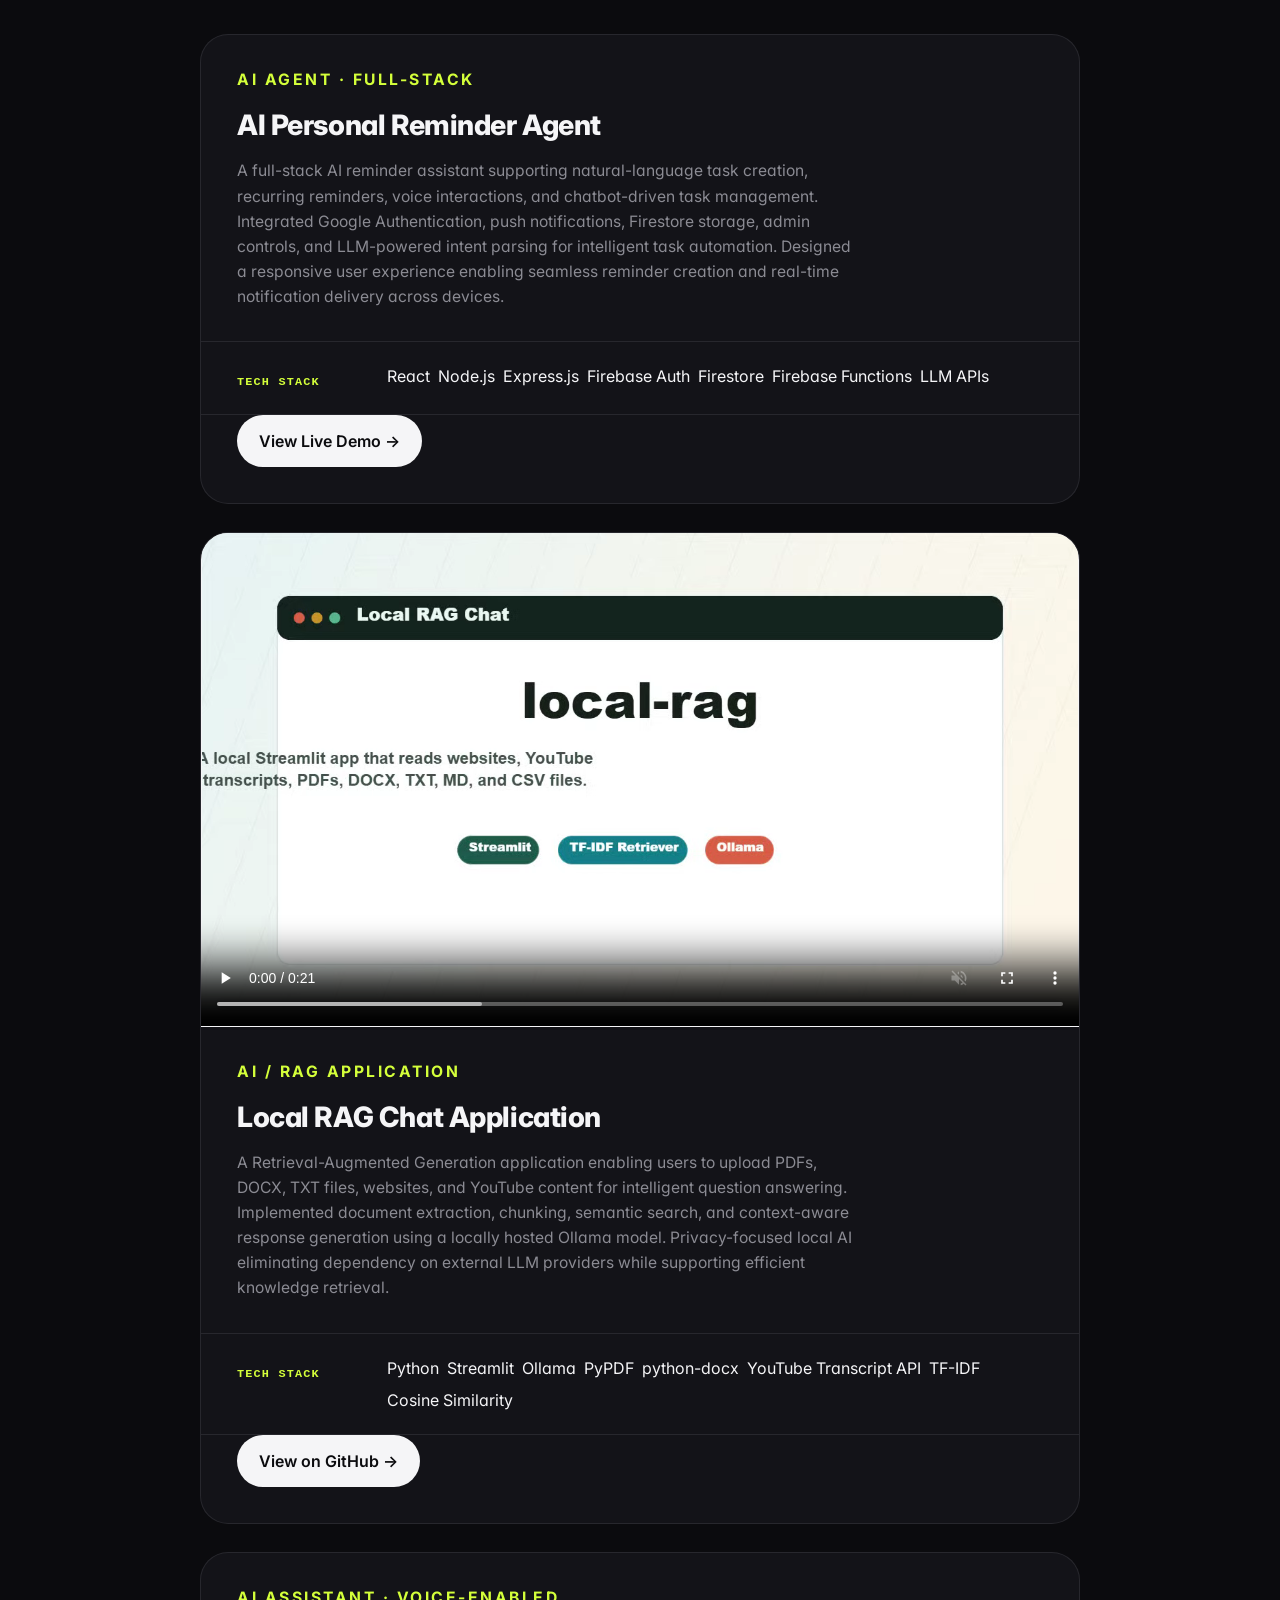
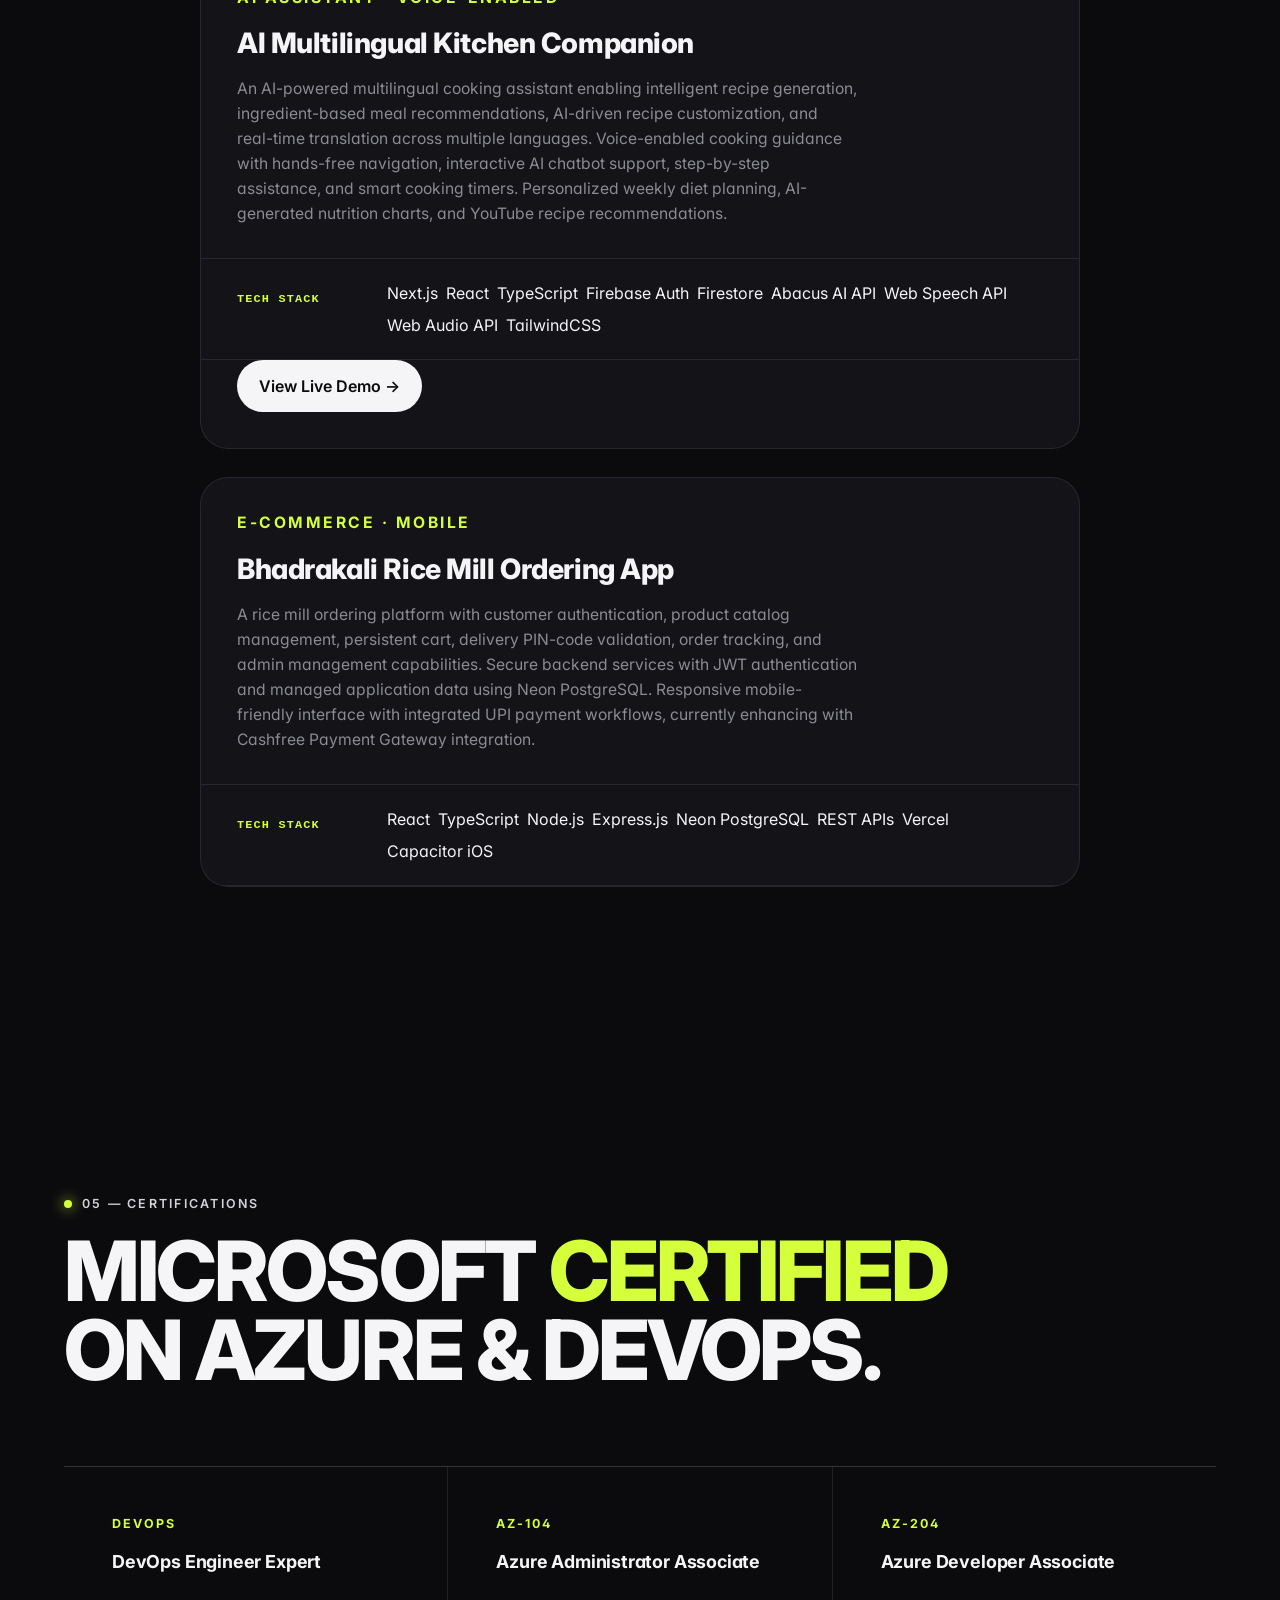
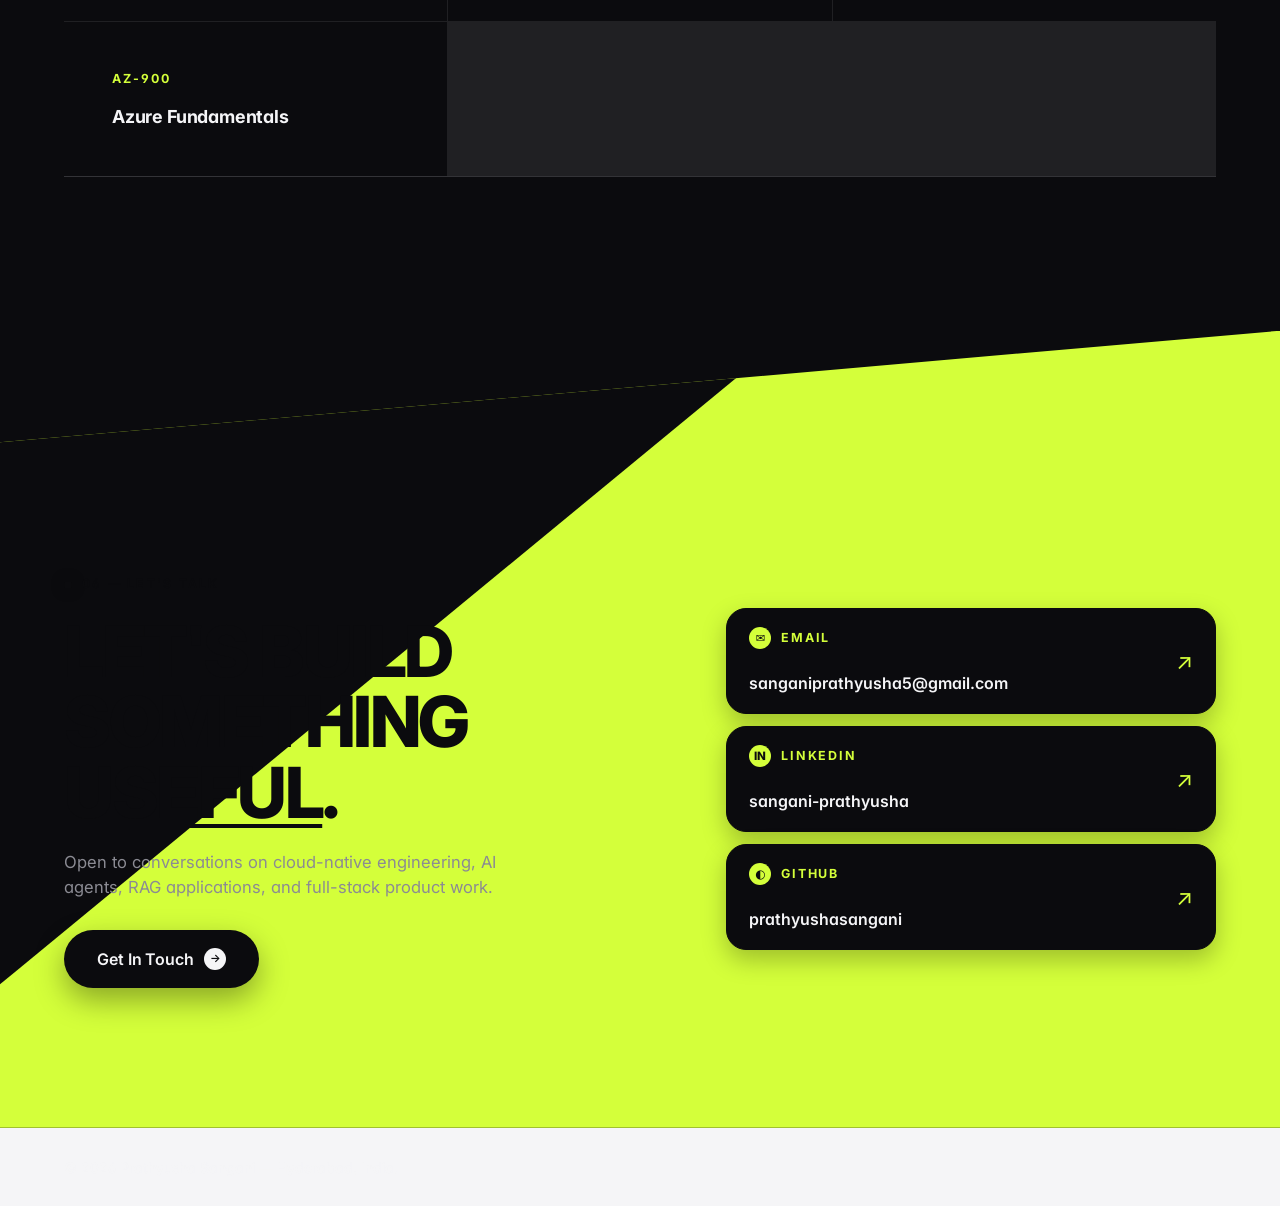
==== commit 5d61156f: "Two-column contact panel with pill contact buttons on the right Left column keeps eyebrow + headline" ====
--- a/index.html
+++ b/index.html
@@ -284,21 +284,33 @@
         <div class="contact-panel reveal">
           <span class="contact-wedge" aria-hidden="true"></span>
           <div class="contact-inner">
-            <p class="eyebrow">06 — Let's Talk</p>
-            <h2>Let's build<br>something <span class="accent">useful</span>.</h2>
-            <p class="contact-sub">
-              Open to conversations on cloud-native engineering, AI agents, RAG applications,
-              and full-stack product work.
-            </p>
-            <a class="button primary contact-cta" href="mailto:sanganiprathyusha5@gmail.com">
-              Get In Touch <span class="arrow">→</span>
-            </a>
-            <div class="contact-links">
-              <a href="mailto:sanganiprathyusha5@gmail.com">Email</a>
-              <span class="dot">·</span>
-              <a href="https://in.linkedin.com/in/sangani-prathyusha-336596220" target="_blank" rel="noreferrer">LinkedIn</a>
-              <span class="dot">·</span>
-              <a href="https://github.com/prathyushasangani" target="_blank" rel="noreferrer">GitHub</a>
+            <div class="contact-left">
+              <p class="eyebrow">06 — Let's Talk</p>
+              <h2>Let's build<br>something <span class="accent">useful</span>.</h2>
+              <p class="contact-sub">
+                Open to conversations on cloud-native engineering, AI agents, RAG applications,
+                and full-stack product work.
+              </p>
+              <a class="button primary contact-cta" href="mailto:sanganiprathyusha5@gmail.com">
+                Get In Touch <span class="arrow">→</span>
+              </a>
+            </div>
+            <div class="contact-right">
+              <a class="contact-btn" href="mailto:sanganiprathyusha5@gmail.com">
+                <span class="btn-label"><span class="btn-icon">✉</span> Email</span>
+                <span class="btn-value">sanganiprathyusha5@gmail.com</span>
+                <span class="btn-arrow">↗</span>
+              </a>
+              <a class="contact-btn" href="https://in.linkedin.com/in/sangani-prathyusha-336596220" target="_blank" rel="noreferrer">
+                <span class="btn-label"><span class="btn-icon">in</span> LinkedIn</span>
+                <span class="btn-value">sangani-prathyusha</span>
+                <span class="btn-arrow">↗</span>
+              </a>
+              <a class="contact-btn" href="https://github.com/prathyushasangani" target="_blank" rel="noreferrer">
+                <span class="btn-label"><span class="btn-icon">◐</span> GitHub</span>
+                <span class="btn-value">prathyushasangani</span>
+                <span class="btn-arrow">↗</span>
+              </a>
             </div>
           </div>
         </div>
--- a/styles.css
+++ b/styles.css
@@ -884,25 +884,25 @@
 .contact-inner {
   position: relative;
   z-index: 2;
-  max-width: 780px;
+  max-width: 1200px;
   margin: 0 auto;
-  text-align: center;
+  display: grid;
+  grid-template-columns: minmax(0, 1.1fr) minmax(320px, 0.9fr);
+  gap: clamp(30px, 5vw, 80px);
+  align-items: center;
   color: #0b0b0e;
 }
 
-.contact-inner .eyebrow {
-  color: #0b0b0e;
-  border-bottom: none;
-  justify-content: center;
-}
-
+.contact-left { max-width: 560px; }
+
+.contact-inner .eyebrow { color: #0b0b0e; }
 .contact-inner .eyebrow::before {
   background: #0b0b0e;
   box-shadow: 0 0 14px rgba(11, 11, 14, 0.4);
 }
 
 .contact-inner h2 {
-  font-size: clamp(2.2rem, 6vw, 4.4rem);
+  font-size: clamp(2.2rem, 5.5vw, 4.4rem);
   line-height: 1;
   letter-spacing: -0.035em;
   font-weight: 800;
@@ -919,10 +919,10 @@
 }
 
 .contact-sub {
-  max-width: 560px;
-  margin: 0 auto 34px;
+  max-width: 480px;
+  margin: 0 0 30px;
   color: rgba(11, 11, 14, 0.75);
-  font-size: clamp(1rem, 1.4vw, 1.18rem);
+  font-size: clamp(1rem, 1.3vw, 1.15rem);
 }
 
 .contact-cta {
@@ -937,28 +937,79 @@
 .contact-cta .arrow { color: #f5f5f7; background: #f5f5f7; }
 .contact-cta:hover .arrow { transform: translateX(4px) rotate(-45deg); }
 
-.contact-links {
-  display: flex;
-  justify-content: center;
-  align-items: center;
-  flex-wrap: wrap;
-  gap: 14px;
-  margin-top: 34px;
-  font-size: 0.98rem;
+.contact-right {
+  display: grid;
+  gap: 12px;
+}
+
+.contact-btn {
+  display: grid;
+  grid-template-columns: minmax(0, 1fr) auto;
+  align-items: center;
+  gap: 16px;
+  padding: 18px 22px;
+  border-radius: 20px;
+  background: #0b0b0e;
+  color: #f5f5f7;
+  border: 1px solid #0b0b0e;
+  transition: transform 0.25s ease, background 0.25s ease, box-shadow 0.25s ease;
+  box-shadow: 0 10px 24px rgba(0, 0, 0, 0.25);
+}
+
+.contact-btn:hover {
+  transform: translateY(-3px);
+  background: #1a1a22;
+  box-shadow: 0 16px 32px rgba(0, 0, 0, 0.4);
+}
+
+.contact-btn .btn-label {
+  display: inline-flex;
+  align-items: center;
+  gap: 10px;
+  font-size: 0.78rem;
+  font-weight: 700;
+  letter-spacing: 0.14em;
+  text-transform: uppercase;
+  color: #d4ff3a;
+  grid-column: 1;
+  grid-row: 1;
+}
+
+.contact-btn .btn-icon {
+  display: inline-grid;
+  place-items: center;
+  width: 22px;
+  height: 22px;
+  border-radius: 50%;
+  background: #d4ff3a;
+  color: #0b0b0e;
+  font-size: 0.72rem;
+  font-weight: 800;
+  letter-spacing: 0;
+}
+
+.contact-btn .btn-value {
+  grid-column: 1;
+  grid-row: 2;
+  margin-top: 6px;
+  font-size: 1rem;
   font-weight: 600;
-  color: #0b0b0e;
-}
-
-.contact-links a {
-  color: #0b0b0e;
-  border-bottom: 1px solid rgba(11, 11, 14, 0.4);
-  padding-bottom: 2px;
-  transition: border-color 0.2s ease;
-}
-
-.contact-links a:hover { border-color: #0b0b0e; }
-
-.contact-links .dot { color: rgba(11, 11, 14, 0.5); }
+  color: #f5f5f7;
+  overflow: hidden;
+  text-overflow: ellipsis;
+  white-space: nowrap;
+}
+
+.contact-btn .btn-arrow {
+  grid-column: 2;
+  grid-row: 1 / span 2;
+  align-self: center;
+  font-size: 1.4rem;
+  color: #d4ff3a;
+  transition: transform 0.3s ease;
+}
+
+.contact-btn:hover .btn-arrow { transform: translate(4px, -4px); }
 
 
 /* ============ Footer ============ */
@@ -1033,7 +1084,8 @@
   .skills-layout,
   .timeline,
   .insight-grid { grid-template-columns: 1fr; }
-  .contact-section { grid-template-columns: 1fr; align-items: start; }
+  .contact-inner { grid-template-columns: 1fr; text-align: left; }
+  .contact-wedge { clip-path: polygon(0 0, 100% 0, 0 40%); }
 }
 
 @media (max-width: 740px) {
